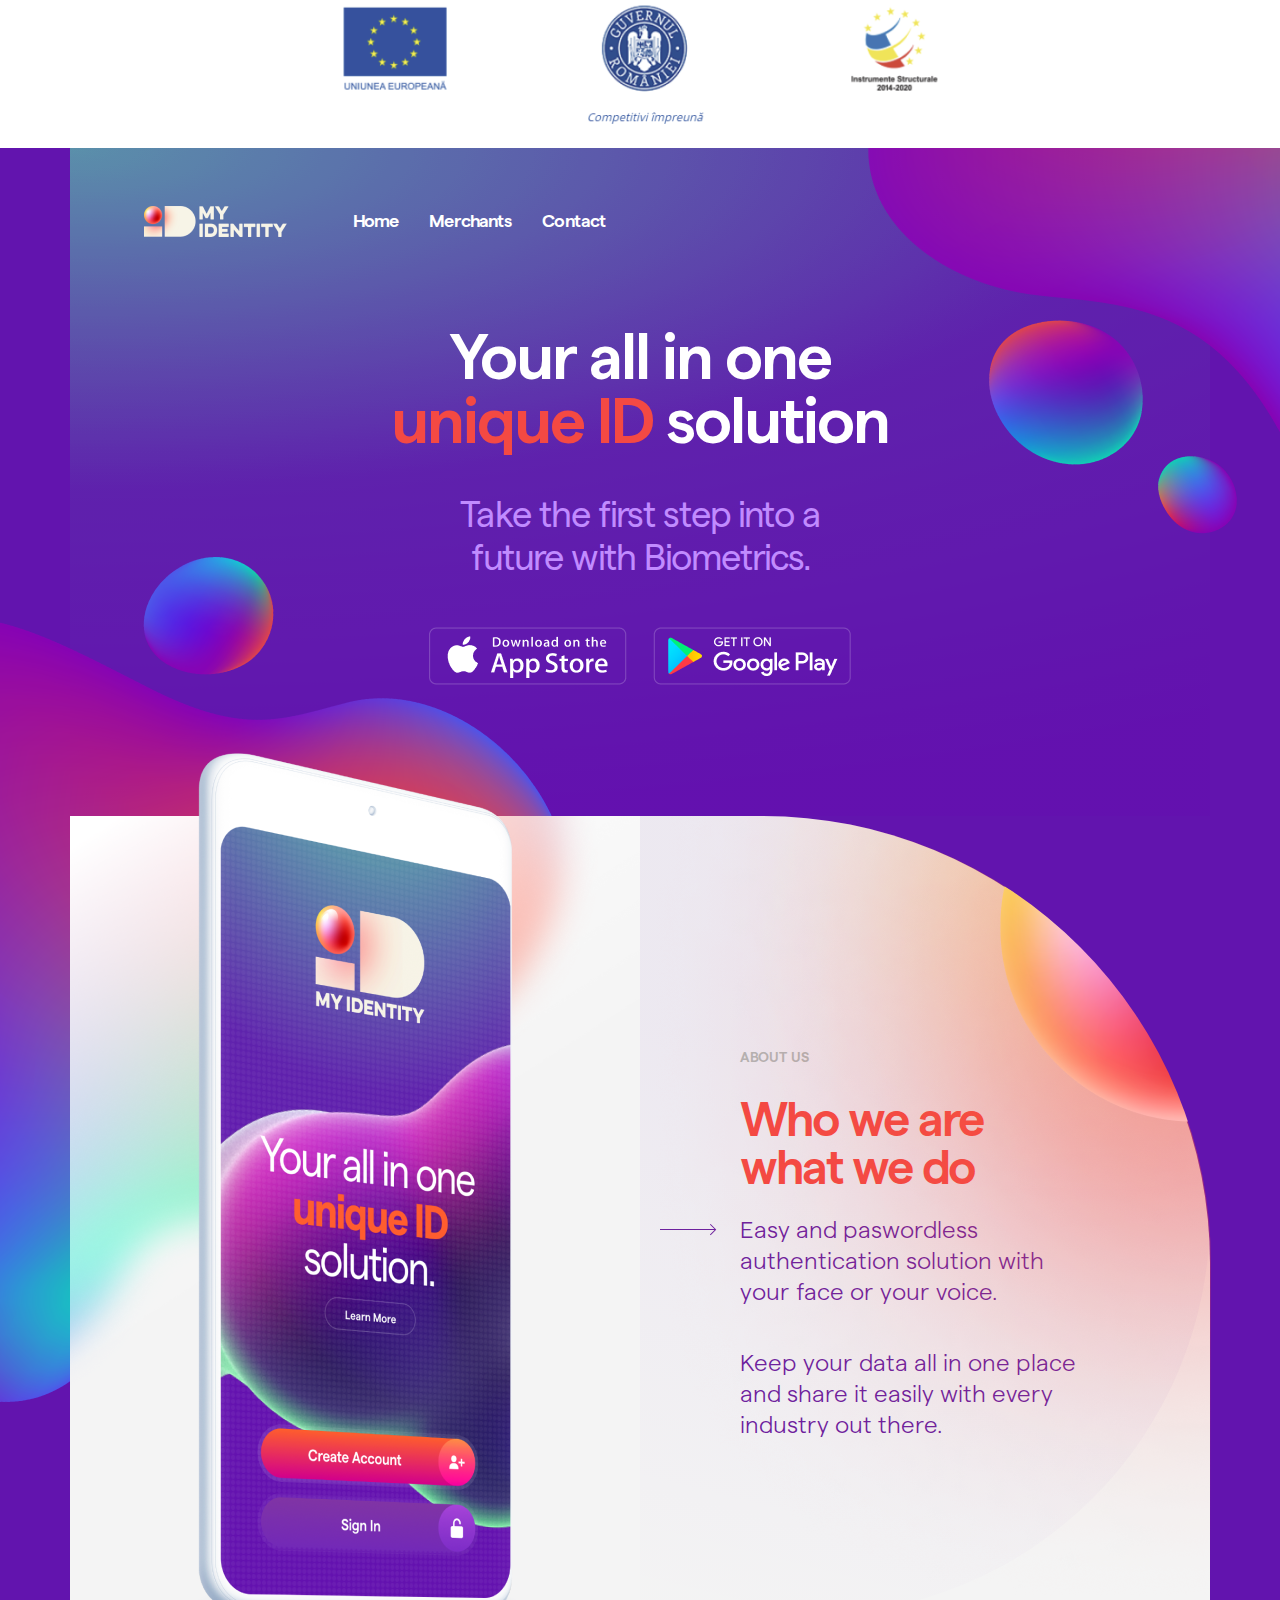
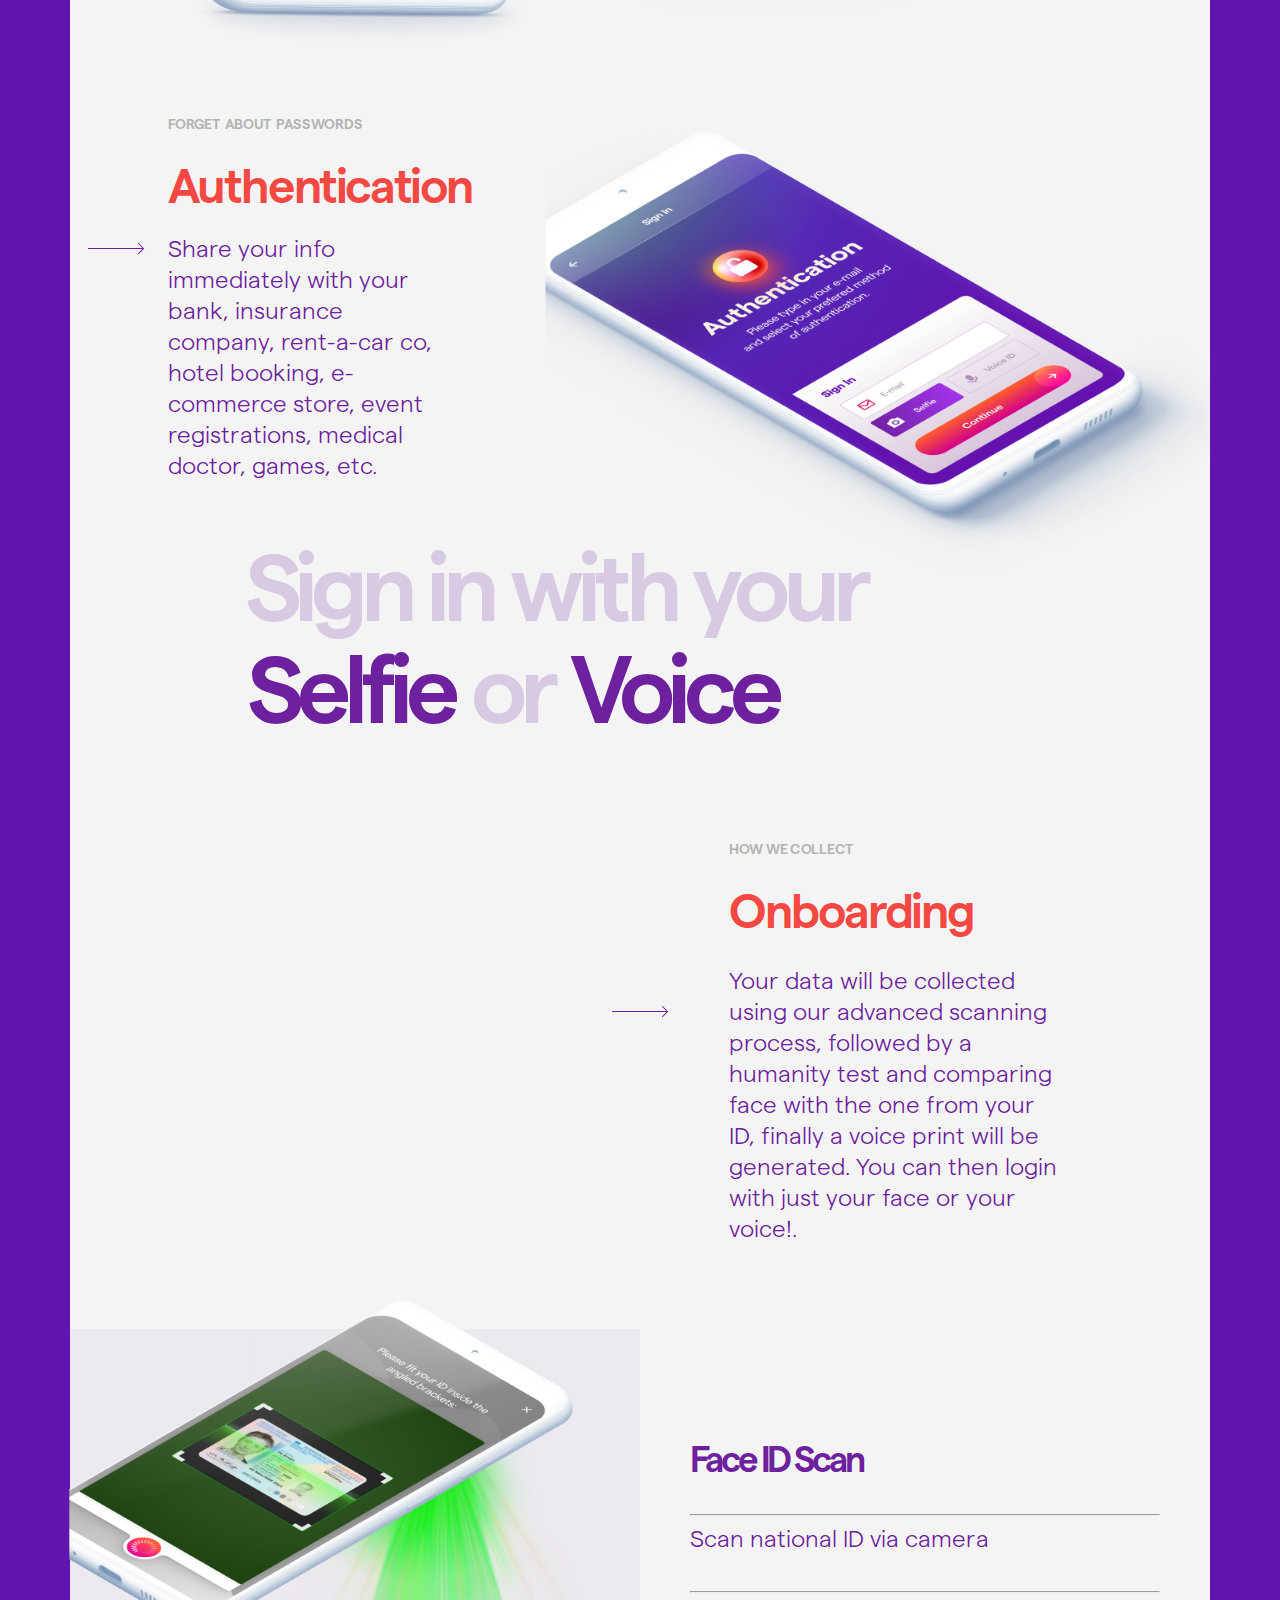
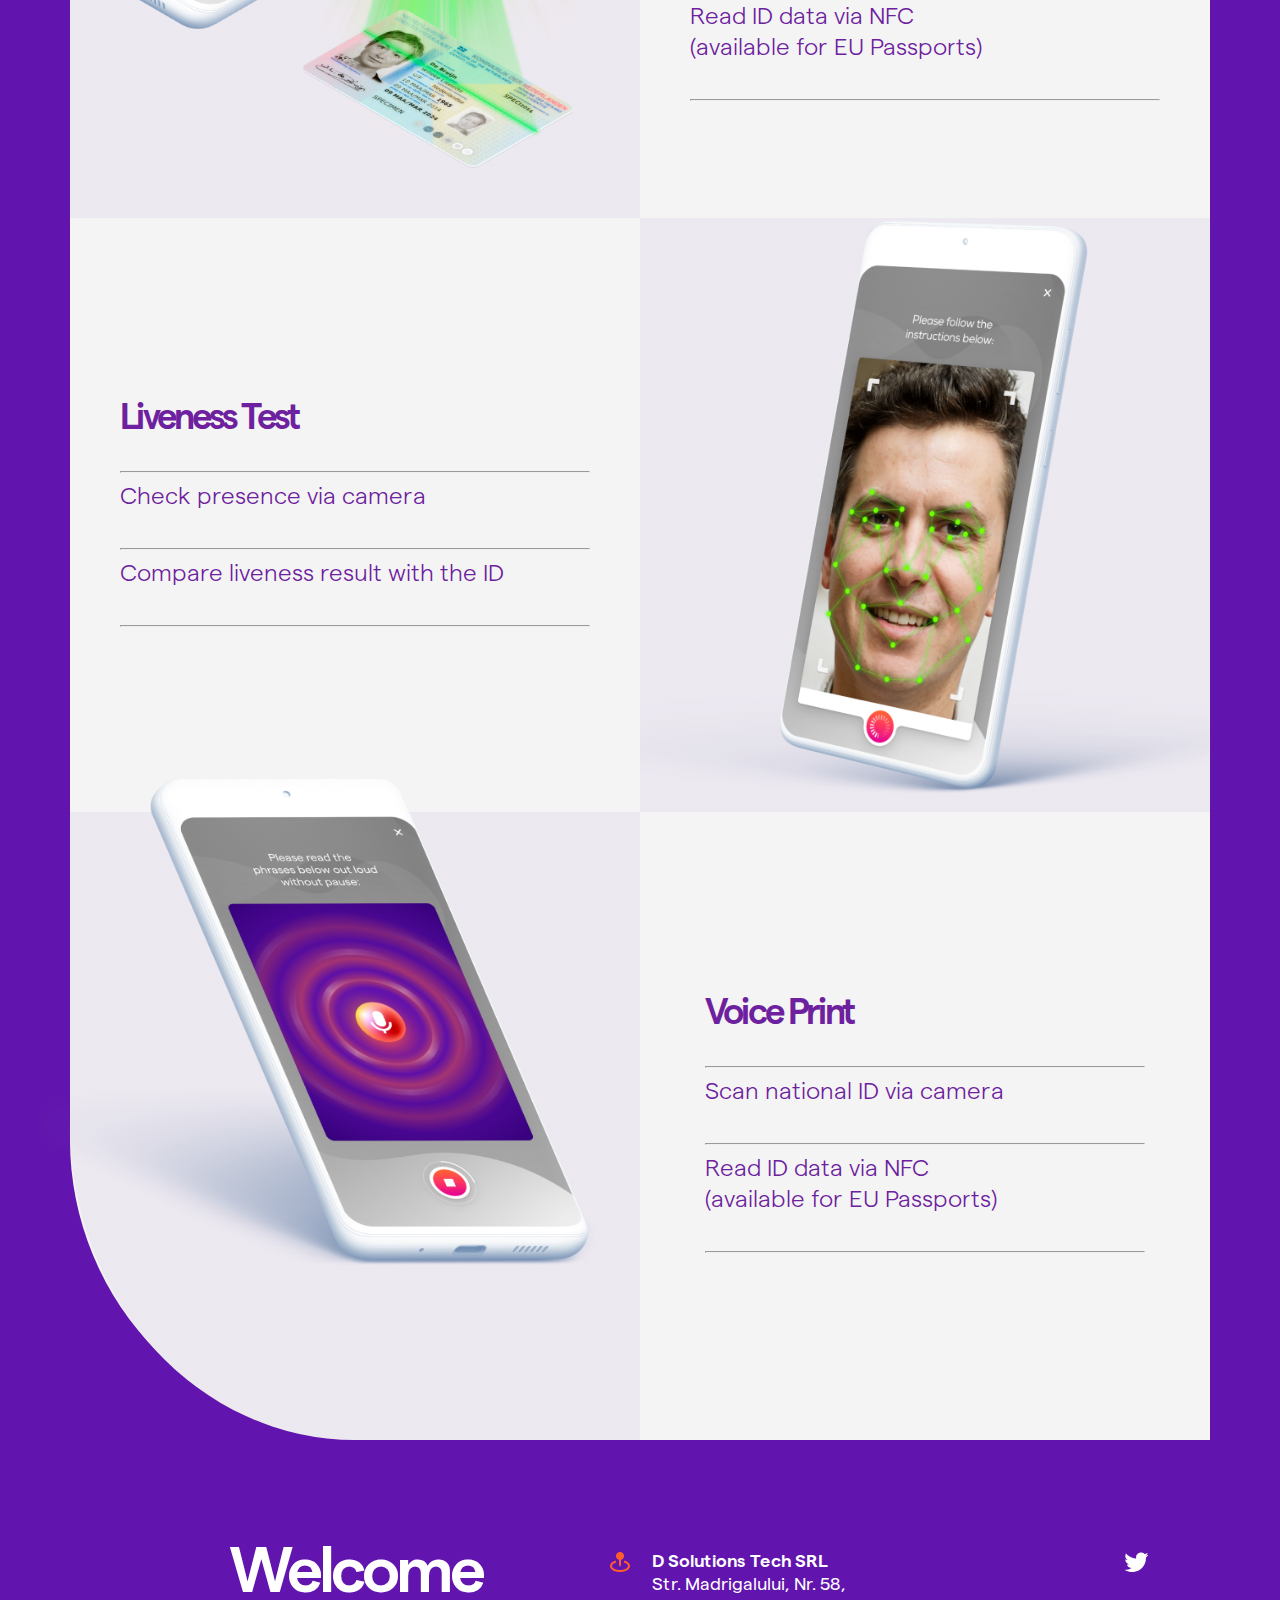
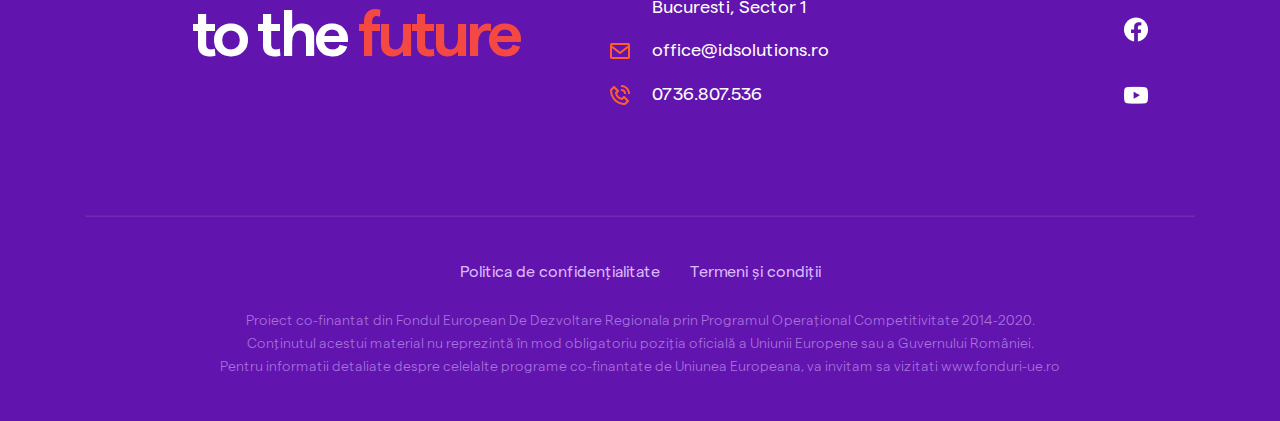
==== index.html @ abbc1ffb "Add files via upload" ====
<!DOCTYPE html>
<html lang="en">
<head>
	<meta http-equiv="Content-Type" content="text/html; charset=utf-8" />
	<meta name="description" content="" />
	<meta name="author" content="" />
	<meta name="viewport" content="user-scalable=no, initial-scale=1.0, maximum-scale=1.0, minimum-scale=1.0, width=device-width" />
	<title>Home</title>
	<link href="css/bootstrap-grid.min.css" rel="stylesheet" />
	<link href="fonts/fontsstyle.css" rel="stylesheet" />
	<link href="css/reset.css" rel="stylesheet" />
	<link href="css/style.css" rel="stylesheet" />
	<link href="css/xs.css" rel="stylesheet" />
	<link href="css/md.css" rel="stylesheet" />
	<link href="css/lg.css" rel="stylesheet" />
</head>
<body>
	<section class="gov">
		<div class="container"> 
			<div class="row">
				<div class="col-12 gov__icons text-center">
					<img class="img-fluid" src="images/gov_icons.png" alt="">
				</div>
			</div>
		</div>
	</section>
	<section class="header">
		<div class="container">
			<div class="blob_top"><img src="images/blob_top.png" alt=""></div>
			<div class="menu">		
				<nav class="navigation">
			  		<div class="nav-logo has--logo">
						<img class="d-none d-sm-block" src="images/logo_header.png" alt="">
						<img class="d-block d-sm-none" src="images/logo_mobile.png" alt="">
				  	</div>
					<ul class="nav-menu">
						<li><a href="index.html">Home</a></li>
						<li><a href="merchants.html">Merchants</a></li>
						<li><a href="contact.html">Contact</a></li>
					</ul>
					<div class="nav-toggle">
						<span class="icon-bar"></span>
				        <span class="icon-bar"></span>
				        <span class="icon-bar"></span>
					</div>
				</nav>
			</div>
			<div class="header__content text-center">
				<h1>Your all in one <br> <span class="orange">unique ID</span> solution</h1>
				<h2>Take the first step into a <br> future with Biometrics.</h2>
				<div class="header__download">
					<a href="" class="dowload__btn"><img src="images/btn_appstore.png" alt="Download on the App Store"></a>
					<a href="" class="dowload__btn"><img src="images/btn_googleplay.png" alt="Download form Google Play"></a>
				</div>
			</div>
			<div class="blob_bottom"><img src="images/blob_bottom_2.png" alt=""></div>
		</div>
	</section>
	<div class="nav-overlay"></div>
	<section class="aboutus">
		<div class="container">
			<div class="row d-flex flex-row flex-wrap">
				<div class="col-12 col-lg-6 aboutus__left order-last order-lg-first px-0">
					<div class="inside_blob"></div>
					<img class="homescreen img-fluid" src="images/myid_home.png" alt="MyID Home Screen">
				</div>
				<div class="col-12 col-lg-6 aboutus__right pb-2 pb-sm-0 order-first order-lg-last noPadding align-items-stretch">
					<div class="orb"></div>
					<div class="gradient d-flex align-items-center flex-wrap">
						<div class="aboutus__text">
							<h3>ABOUT US</h3>
							<h4>Who we are <br>what we do</h4>
							<p class="p--purple p--arrow"><img class="d-block d-sm-none" src="images/arrow_right_mobile.png" alt="">
							<img class="d-none d-sm-block" src="images/arrow_right.png" alt="">Easy and paswordless authentication solution with your face or your voice.</p>
							<p class="p--purple">Keep your data all in one place and share it easily with every industry out there.</p>
						</div>

					</div>
					<div class="clear">	</div>
				</div>
			</div>
		</div>
	</section>
	<section class="auth">
		<div class="container">
			<div class="row d-flex flex-row flex-wrap">
				<div class="col-12 col-lg-5 auth__left  d-flex flex-wrap align-content-top justify-content-center">
					<div class="auth__text">
						<h3>FORGET ABOUT PASSWORDS</h3>
						<h4>Authentication</h4>
						<p class="p--purple p--arrow"><img class="d-block d-xl-none" src="images/arrow_right_mobile.png" alt="">
							<img class="d-none d-xl-block" src="images/arrow_right.png" alt="">Share your info immediately with your bank, insurance company, rent-a-car co, hotel booking, e-commerce store, event registrations, medical doctor, games, etc.</p>
					</div>
				</div>
				<div class="col-12 d-block d-sm-none">
					<p class="auth__title">Sign in with your<br><span class="selfie--xs">Selfie</span><br> or <span class="voice--xs">Voice</span></p>
				</div>
				<div class="col-12 col-lg-7 auth_right px-0">
					<img class="auth__screen img-fluid d-none d-sm-block" src="images/auth_screen.png" alt="Authentication">
					<img class="auth__screen--mobile img-fluid d-block d-sm-none" src="images/auth_screen_mobile.png" alt="">
				</div>
			</div>
			<div class="row d-flex flex-row flex-wrap">
				<div class="col-12 d-none d-sm-block">
					<p class="auth__title">Sign in with your<br><span class="selfie">Selfie</span> or <span class="voice">Voice</span></p>
				</div>
			</div>
		</div>
	</section>
	<section class="howwecollect">
		<div class="container">
			<div class="row d-flex flex-row flex-wrap pt-5">
				<div class="col-12 col-lg-12 d-flex flex-wrap align-content-top align-items-center  align-content-sm-end justify-content-sm-end pt-5">
					<div class="arrow-right">
						<img class="d-block d-sm-none" src="images/arrow_right_mobile.png" alt="">
						<img class="d-none d-sm-block" src="images/arrow_right.png" alt="">
					</div>
					<div class="howwecollect__text">
						<h3>HOW WE COLLECT</h3>
						<h4>Onboarding</h4>
						<p class="p--purple">Your data will be collected using our advanced scanning process, followed by a humanity test and comparing face with the one from your ID, finally a voice print will be generated. You can then login with just your face or your voice!.</p>
					</div>
				</div>
			</div>
			<div class="row d-flex flex-wrap align-content-top align-items-center pt-5">
				<div class="col-12 col-lg-6 faceidscan__image image--background order-last order-lg-first px-0">
					<img class=" img-fluid" src="images/myid_scanning.png" alt="">
				</div>
				<div class="col-12 col-lg-6  step--odd order-first order-lg-last py-0 py-md-5 py-lg-0">
					<h3 class="h3--purple">Face ID Scan</h3>
					<hr>
					<p class="p--purple">Scan national ID via camera</p>
					<hr>
					<p class="p--purple">Read ID data via NFC <br>(available for EU Passports)</p>
					<hr>
				</div>
			</div>
			<div class="row d-flex flex-wrap align-content-top align-items-center">
				<div class="col-12 col-lg-6 step--even py-0 py-md-5 py-lg-0">
					<h3 class="h3--purple">Liveness Test</h3>
					<hr>
					<p class="p--purple">Check presence via camera</p>
					<hr>
					<p class="p--purple">Compare liveness result with the ID</p>
					<hr>
				</div>
				<div class="col-12 col-lg-6 liveness__image image--background px-0">
					<img class="img-fluid" src="images/myid_liveness.png" alt="">
				</div>
			</div>
		</div>
	</section>
	<section class="home__lastrow">
		<div class="container">
			<div class="row d-flex flex-wrap align-content-top align-items-center roundcorner--bottom">
				<div class="col-12 col-lg-6 voiceprint__image image--background order-last order-lg-first px-0">
					<img class="img-fluid" src="images/voice_isometric_left.png" alt="">
				</div>
				<div class="col-12 col-lg-6 order-first order-lg-last py-0 py-md-5 py-lg-0">
					<div class="step--odd">
					<h3 class="h3--purple">Voice Print</h3>
					<hr>
					<p class="p--purple">Scan national ID via camera</p>
					<hr>
					<p class="p--purple">Read ID data via NFC <br>(available for EU Passports)</p>
					<hr>
					</div>

				</div>
			</div>
		</div>
	</section>
	<footer>
		<div class="container">
			<div class="row d-flex justify-content-center align-items-start">
				<div class="col-12 col-md-5">
					<h3>Welcome <br> to the <span class="orange">future</span></h3>
				</div>
				<div class="col-12 col-md-3">
					<dl>
						<dd class="d-inline-flex align-top justify-content-start">
							<img height="24" src="images/icon_map_pin.png" alt="">
							<p><b>D Solutions Tech SRL</b> <br>Str. Madrigalului, Nr. 58, <br> Bucuresti, Sector 1</p></dd>
						<dd class="d-flex align-content-top">
							<img height="24" src="images/icon_mail.png" alt="">
							<p>office@idsolutions.ro</p>
						</dd>
						<dd class="d-flex align-content-top">
							<img height="24" src="images/icon_phone.png" alt="">
							<p>0736.807.536</p>
						</dd>
					</dl>
				</div>
				<div class="col-12 col-md-3 social-icons d-flex justify-content-around flex-sm-column align-items-sm-end">
					<a href="#"><img src="images/icon_twitter.png" alt=""></a>
					<a href="#"><img src="images/icon_facebook.png" alt=""></a>
					<a href="#"><img src="images/icon_youtube.png" alt=""></a>
				</div>
			</div>
			<div class="row">
				<div class="col-12"><hr></div>
			</div>
			<div class="row policy">
				<div class="col-12 col-lg-12 d-flex justify-content-center">
					<a href="#">Politica de confidențialitate</a>
					<a href="">Termeni și condiții</a>
				</div>
				<div class="col-12 col-lg-12 text-center">
					<p>Proiect co-finantat din Fondul European De Dezvoltare Regionala prin Programul Operațional Competitivitate 2014-2020.</p>
					<p>Conţinutul acestui material nu reprezintă în mod obligatoriu poziţia oficială a Uniunii Europene sau a Guvernului României.</p>
					<p>Pentru informatii detaliate despre celelalte programe co-finantate de Uniunea Europeana, va invitam sa vizitati www.fonduri-ue.ro</p>
				</div>
			</div>
		</div>
	</footer>
	
	<script>
		var selfie = document.querySelector(".selfie");
		selfie.addEventListener("mouseover", function( event ) {
			document.querySelector(".auth__screen").src = 'images/auth_selfie.jpg';
  		} , false);
		selfie.addEventListener("mouseout", function( event ) {
			document.querySelector(".auth__screen").src = 'images/auth_screen.png';
  		} , false);
		var voice = document.querySelector(".voice");
		voice.addEventListener("mouseover", function( event ) {
			document.querySelector(".auth__screen").src = 'images/auth_voice.jpg';
  		} , false);
		voice.addEventListener("mouseout", function( event ) {
			document.querySelector(".auth__screen").src = 'images/auth_screen.png';
  		} , false);

		document.querySelector(".nav-toggle").addEventListener("click", function(event) {
			var elementtoggle = document.querySelector(".nav-toggle");
  			elementtoggle.classList.toggle("active");
			var elementmenu = document.querySelector(".nav-menu");
  			elementmenu.classList.toggle("active");
			event.preventDefault();
		}, false);
	</script>
</body>
</html>
---- fonts/fontsstyle.css ----
@font-face {
    font-family: 'Matter';
    src: url('Matter-SemiBold.eot');
    src: local('Matter SemiBold'), local('Matter-SemiBold'),
        url('Matter-SemiBold.eot?#iefix') format('embedded-opentype'),
        url('Matter-SemiBold.woff2') format('woff2'),
        url('Matter-SemiBold.woff') format('woff'),
        url('Matter-SemiBold.ttf') format('truetype');
    font-weight: 600;
    font-style: normal;
}

@font-face {
    font-family: 'Matter';
    src: url('Matter-Medium.eot');
    src: local('Matter Medium'), local('Matter-Medium'),
        url('Matter-Medium.eot?#iefix') format('embedded-opentype'),
        url('Matter-Medium.woff2') format('woff2'),
        url('Matter-Medium.woff') format('woff'),
        url('Matter-Medium.ttf') format('truetype');
    font-weight: 500;
    font-style: normal;
}

@font-face {
    font-family: 'Matter';
    src: url('Matter-Light.eot');
    src: local('Matter Light'), local('Matter-Light'),
        url('Matter-Light.eot?#iefix') format('embedded-opentype'),
        url('Matter-Light.woff2') format('woff2'),
        url('Matter-Light.woff') format('woff'),
        url('Matter-Light.ttf') format('truetype');
    font-weight: 300;
    font-style: normal;
}

@font-face {
    font-family: 'Matter';
    src: url('Matter-Regular.eot');
    src: local('Matter Regular'), local('Matter-Regular'),
        url('Matter-Regular.eot?#iefix') format('embedded-opentype'),
        url('Matter-Regular.woff2') format('woff2'),
        url('Matter-Regular.woff') format('woff'),
        url('Matter-Regular.ttf') format('truetype');
    font-weight: normal;
    font-style: normal;
}
---- css/style.css ----
.gov { background-color: #fff; height: 148px; }
.menu {padding:58px 0 71px 59px}
.nav__item.has--logo { margin-right: 66px }
.nav__item a { font-weight: 600; font-style: normal; font-size: 18px; line-height: 19.8px; color:#fff; }
/* NAV */
nav.navigation { position: relative; height: 50px; z-index: 4; clear:both; }
.nav-logo { float: left; height:31px; line-height: 31px; padding:0 41px 0  0; }
ul.nav-menu,
ul.nav-menu li,
ul.nav-menu li a { float: left; }
ul.nav-menu { padding-left: 10px; }
ul.nav-menu li a {font-size: 18px; line-height:31px; letter-spacing: -0.05em; font-weight:600; padding: 0 15px; color: #ffffff; text-decoration: none; 
	-webkit-transition-duration: 0.3s; -o-transition-duration: 0.3s; transition-duration: 0.3s; }
ul.nav-menu li a:hover { color: #F44943; }
.nav-toggle { display: none; position: absolute; top: 0; right: 0; width: 50px; height: 50px; cursor: pointer; }
span.icon-bar { position: absolute; right: 12px; display: block; width: 26px; height: 2px; background-color: #ffffff; -webkit-transition-duration: 0.3s; -o-transition-duration: 0.3s; transition-duration: 0.3s; }
.icon-bar:nth-child(1) { top: 17px; }
.icon-bar:nth-child(2) { top: 24px; }
.icon-bar:nth-child(3) { top: 31px; }
/* ICON BARS ANIMATION */
.nav-toggle.active .icon-bar:nth-child(1) { top: 24px; -webkit-transform: rotate(45deg); -moz-transform: rotate(45deg); transform: rotate(45deg); }
.nav-toggle.active .icon-bar:nth-child(2) { width: 0; }
.nav-toggle.active .icon-bar:nth-child(3) { top: 24px; -webkit-transform: rotate(-45deg); -moz-transform: rotate(-45deg); transform: rotate(-45deg); }
.header__content {position:relative; z-index: 1;}
.header .container {background: radial-gradient(189.44% 101.64% at 0% 0%, rgba(96, 218, 150, 0.7) 0%, rgba(111, 38, 159, 0.7) 100%), linear-gradient(0deg, #6D219E, #6D219E), #FFFFFF;
					background-blend-mode: hard-light, normal, normal; padding-bottom:125px; position:relative;}
.header .blob_top {position: absolute; top:0; right:-400px; opacity:0.8;}
.header .blob_bottom { position: absolute;bottom:-750px; left:-345px; opacity:0.8; }
.header h1 { font-weight: 600; font-size: 64px; line-height: 64px; color:#fff; letter-spacing:-2px }
.header h2 { margin-top: 40px; font-weight: 400; font-size: 36px; line-height: 43px; letter-spacing: -1px; color: #C18BFF; }
.header__download {margin-top:46px; }
.header__download .dowload__btn { margin:0 11px; }
.p--arrow { margin:0 0 50px 0;}
.p--arrow img { margin:0 0 -20px -80px; }
.aboutus__left { background: url(../images/bg_left_whoweare.png) -50px 0 no-repeat #F4F4F4; position: relative; min-height: 900px }
.homescreen { position: absolute; top:-110px; z-index:10; }
.aboutus__right {background: #F4F4F4;border-radius: 0px 447px 0px 0px;}
.aboutus__right .orb {position: absolute; width: 665px; height:799px; right:-1px; top:0; background: url(../images/ball_desktop.png) no-repeat; border-radius: 0px 447px 0px 0px; 
	filter: drop-shadow(-106.56px -71.04px 213.12px rgba(255, 184, 0, 0.2)), drop-shadow(0px 124.32px 390.72px #F64E43);}
.aboutus__right .gradient {background: linear-gradient(193.96deg, rgba(98, 20, 174, 0.05) 36.95%, rgba(98, 20, 174, 0) 103.78%); border-radius: 0px 447px 447px 0px;height: 799px;}
.aboutus__right .arrow-right, .howwecollect .arrow-right { margin:0 60px 100px 40px;}
.aboutus__text { width:336px; margin:100px 0 0 100px}       
.aboutus__text p { margin-bottom: 40px; }
.auth__left .arrow-right { margin:0 20px 100px 10px;}
.auth .container, .howwecollect .container, .with--background { background:#F4F4F4; }
.auth__text, .howwecollect__text { width:336px;}
.auth__title {color: #D9CAE3; font-size: 96px; font-style: normal; line-height:100px; font-weight:600; letter-spacing:-7px; margin:-30px 0 0 160px;}
.auth__title span {color: #6D219E; display: inline-block; padding:2px}
.auth__title span:hover {color: #fff;background: linear-gradient(87.88deg, #FF5E2D 3.57%, #D2008B 96.43%), #000000; padding:2px}
.auth_right {overflow: hidden;}
.howwecollect__text {margin-right: 130px}
.image--background {background: linear-gradient(0deg, rgba(98, 20, 174, 0.05), rgba(98, 20, 174, 0.05))  #F4F4F4;}
.faceidscan__image img {margin:-35px 0 0 -1px;}
.step--odd { padding-right: 170px; padding-left: 94px; }
.step--even { padding-right: 94px; padding-left: 170px; }
.howwecollect__steps hr { border-top:1px solid #D9CAE3; margin:20px 0; }
.voiceprint__image { border-radius: 0 0 0 50%; position:relative; height: 628px;}
.voiceprint__image img { position: absolute; top:-40px;left: -100px; }

.topreasons .container { position:relative; z-index: 1;}
.roundcorner--top {border-radius: 0 300px 0 0; background:#F4F4F4;}
.roundcorner--bottom {border-radius: 0 0 0 300px; background:#F4F4F4;}
.topreasons  h3 {margin-top: 117px;}
.topreasons  p { color:#6D219E;}
.topreasons hr {border-top:1px solid #A772DC;opacity: 0.9;}
.howregister .container { background:#F4F4F4;}
.howregister__text { width: 336px; margin: 0 100px 0 40px;}
.button__cta {background: linear-gradient(180deg, #FF5E2C 0%, #D2008B 100%), #6D219E;border-radius:57px; padding:0 0 0 20px; color:#fff; font-weight: 500; font-size:18px; display: inline-block;}
.button__cta.cta--normal span {display: inline-block;background: linear-gradient(180deg, #575757 0%, #222222 100%), #FF5E2C; mix-blend-mode: color-dodge; border-radius: 0px 57px 57px 0px;
 					padding:13px 20px 13px 10px; margin-left:10px}
.button__cta.cta--login { padding:0 20px 0 0; }
.button__cta.cta--login span {display: inline-block; border-radius: 0px 57px 57px 0px; padding:13px 0 13px 20px; margin-right:10px}
.howregister .button__cta { margin-top: 30px; }
.howregister .row--cta .button__cta { margin:30px 125px 0 0; }
pre { background: #333333; color:#89BDFF; padding:0; tab-size:2; word-break: normal; position: relative; line-height:16px; font-size: 12px; border-radius:5px; min-width: 100px; max-width:100%;
			overflow: hidden; clear:both;}
pre code {background: 0 0; white-space: pre; display: block; max-width: 100%; min-width: 100px; font-size: 12px; padding:0;}
code span {color:#89BDFF}
code span.yellow {color:#BDB76B }
code span.green {color:#71A830 }
.howregister__last { margin-bottom:150px;}
.demo .container { position:relative; z-index: 1;}
.demo  h3 {margin-top: 100px;}
.merchant_secret { background: #FFFFFF; border: 1px solid #D9CAE3; box-sizing: border-box; border-radius: 8px; padding:20px; margin-top:40px; }
.merchant_secret input {background: linear-gradient(0deg, #FFFFFF, #FFFFFF), #FBFBFB; border: 1px solid #D5B9D9;color: #999999; box-sizing: border-box; border-radius: 4px; width:100%; padding: 10px 15px}
.important {border: 1px solid #FF0000; box-sizing: border-box; border-radius: 10px; padding:10px 10px 10px 50px; margin-bottom:15px; background:url(../images/warning.png) 10px 15px no-repeat; }
.important p { font-size: 18px; font-style: normal; font-weight: 300; line-height: 23px; letter-spacing: 0em; text-align: left; margin:0 }
.important__heading {color: #FF0000; font-weight: 500;}
.note {border: 1px solid #0085FF; box-sizing: border-box; border-radius: 10px; padding:10px 10px 10px 50px; margin-bottom:15px; background:url(../images/info.png) 10px 15px no-repeat; }
.note p { font-size: 18px; font-style: normal; font-weight: 300; line-height: 23px; letter-spacing: 0em; text-align: left; margin:0 }
.note__heading {color: #0085FF; font-weight: 500;}
.row--last { margin-bottom: 100px; }
footer { padding:100px 0 40px 0; }
footer h3, footer dl p {color:#fff;}
footer h3 {font-weight: 600px; font-size:96px; line-height: 96px; letter-spacing:-7px}
footer dl { margin-top: 30px; }
footer dl p {font-weight: 400;font-style:normal; font-size: 18px; line-height: 23px; padding-left:20px; margin:0;}
.social-icons { margin-top: 30px;}
footer dl dd { margin-bottom: 20px }
.social-icons a { margin-bottom: 35px }
.social-icons a:last-child,footer dl dd:last-child {margin-bottom:0;}
footer hr {border-top:1px solid #A772DC; margin:100px 0 45px 0;opacity: 0.1;}
.policy a { font-size: 16px; line-height: 20px; color: #DCB9FF; margin-bottom: 30px; padding:0 15px; }
.policy p {color:#A772DC; font-size:14px; line-height: 18px; letter-spacing:0; text-align: center; margin-bottom:5px;}
---- css/xs.css ----
@media screen and (max-width: 575px){
	body{font-family: 'Matter', sans-serif;font-size: 18px; font-weight:400; font-style:normal; color:#6D219E; background-color:#6214AE;}
	h3 { margin-bottom: 30px; color: #B3B3B3; font-size: 10px; font-weight: 700; font-style: normal; line-height: 13px; letter-spacing:2px}
	h3.h3--purple {color:#6D219E; font-weight:600; font-size: 24px; line-height:31px; letter-spacing:-2px;}
	h4 { margin-bottom: 30px; color: #F44943; font-size: 32px;  font-weight: 600; font-style: normal; line-height: 32px; letter-spacing:-3px;}
	p { font-size: 18px; font-weight: 400; font-style: normal; line-height: 23px;} 
	.img-fluid {max-width:425px;height: auto;}
	.gov { background-color: #fff; height:69px; }
	.gov__icons img { height:68px; }
	.header .blob_top, .header .blob_bottom {display: none;}
	.header .menu,.header .nav-menu { z-index: 4; }
	.header .header__content { z-index: 2; }
	.menu {padding: 10px 0 20px}
	.aboutus__right {min-height:100px; display: table;}
	.aboutus__text { width:218px; margin:0 0 50px 70px; min-height:348.53px;}
	.aboutus__text h3 { margin-top:75px; }
	.aboutus__text p {margin-bottom:20px;}
	.p--arrow img { margin: -3px 0 -20px -40px; }
	.aboutus__right {background: #F4F4F4; border-radius: 0px 195px 0 0px;}
	.aboutus__right .orb {position: absolute; width:240px; height:230px; right:0; top:0; background: url(../images/ball_mobile.png) no-repeat; border-radius: 0px 195px 0px 0px; 
		filter: drop-shadow(-26.64px -17.76px 53.28px rgba(255, 184, 0, 0.2)), drop-shadow(0px 31.08px 97.68px #F64E43);}
	.aboutus__right .gradient {background: linear-gradient(193.96deg, rgba(98, 20, 174, 0.05) 36.95%, rgba(98, 20, 174, 0) 103.78%); border-radius: 0px 195px 195px 0px; height:100%;}
	.aboutus__right .arrow-right, .auth__left .arrow-right, .howwecollect .arrow-right { margin:0 27px 0 25px;}
	.aboutus__left { background:#F4F4F4; min-height:600px }
	.homescreen { position:static; }
	.auth__text, .howwecollect__text { width:218px;}
	.auth__title {font-size: 64px; line-height: 64px; margin:0; padding:55px 20px 45px 68px;}
	.howwecollect__text {margin:0;}
	.auth__screen--mobile {width: 425px;}
	/*.step--odd { padding-right: 170px; padding-left: 94px; }*/
	.step--even { padding-right: 194px; padding-left:70px; }
	.faceidscan__image { margin:30px 0 50px }
	.faceidscan__image img {margin:-15px 0 0 -5px;}
	.home__lastrow .howwecollect__steps { height:auto; padding-top:60px; }
	.voiceprint__image { height: auto; overflow: hidden; }
	.voiceprint__image img { position: static; }
	.roundcorner--top {border-radius: 0 195px 0 0; background:#F4F4F4;}
	.roundcorner--bottom {border-radius: 0 0 0 195px; background:#F4F4F4;}
	.howregister__text { width:218px; margin: 0 0 0 20px;}
	.howregister .row--cta .button__cta { margin:30px 0 0 0; }
	.button__cta {border-radius:57px; padding:0 0 0 10px; color:#fff; font-weight: 500; font-size:16px; display: inline-block;}
	footer h3 {font-weight: 600px; font-size:64px; line-height: 64px; letter-spacing:-4px; text-align: center;}
	footer hr {  margin: 20px 0 15px 0; }
	footer dl { padding-left:51px }
}
---- css/md.css ----
@media (min-width:768px) {
	.aboutus__left { background: #F4F4F4; }
	.voiceprint__image img { position: absolute; top: -40px; left: -30px; }
	.step--odd,
	.step--even { padding-right: 50px; padding-left: 50px; }
	.auth__text { width: 280px; }
	.auth .p--arrow img { margin: 0 0 -20px -40px; }
	footer h3 { font-weight: 600px; font-size: 64px; line-height: 64px; letter-spacing: -4px; text-align: center; }
	footer dl,
	.social-icons { margin-top: 10px; }
}
@media screen and (max-width:767px) {
	ul.nav-menu {display: none; width: 100%; height: 0; padding: 0; overflow: hidden; }
	ul.nav-menu.active { display:block; min-height:150px; }
	ul.nav-menu li { width: 100%; }
	ul.nav-menu li a { width: 100%; padding: 0; text-align: center; }
	ul.nav-menu li a:hover { background-color: #1c1c1c; }
	.nav-toggle { display: block; }
}
@media screen and (min-width:768px){
	.nav-overlay.active { visibility: hidden; opacity: 0; }
}
---- css/lg.css ----
@media (min-width:992px) {
	.header .blob_top { position: absolute; top: 0; right: -480px; opacity: 0.8; }
	.header .blob_bottom { position: absolute; bottom: -737px; left: -410px; opacity: 0.8; }
	.aboutus__left { background: url(../images/bg_left_whoweare.png) -105px 0 no-repeat #F4F4F4;}
	.auth .p--arrow img { margin: 0 0 -20px -80px; }
}
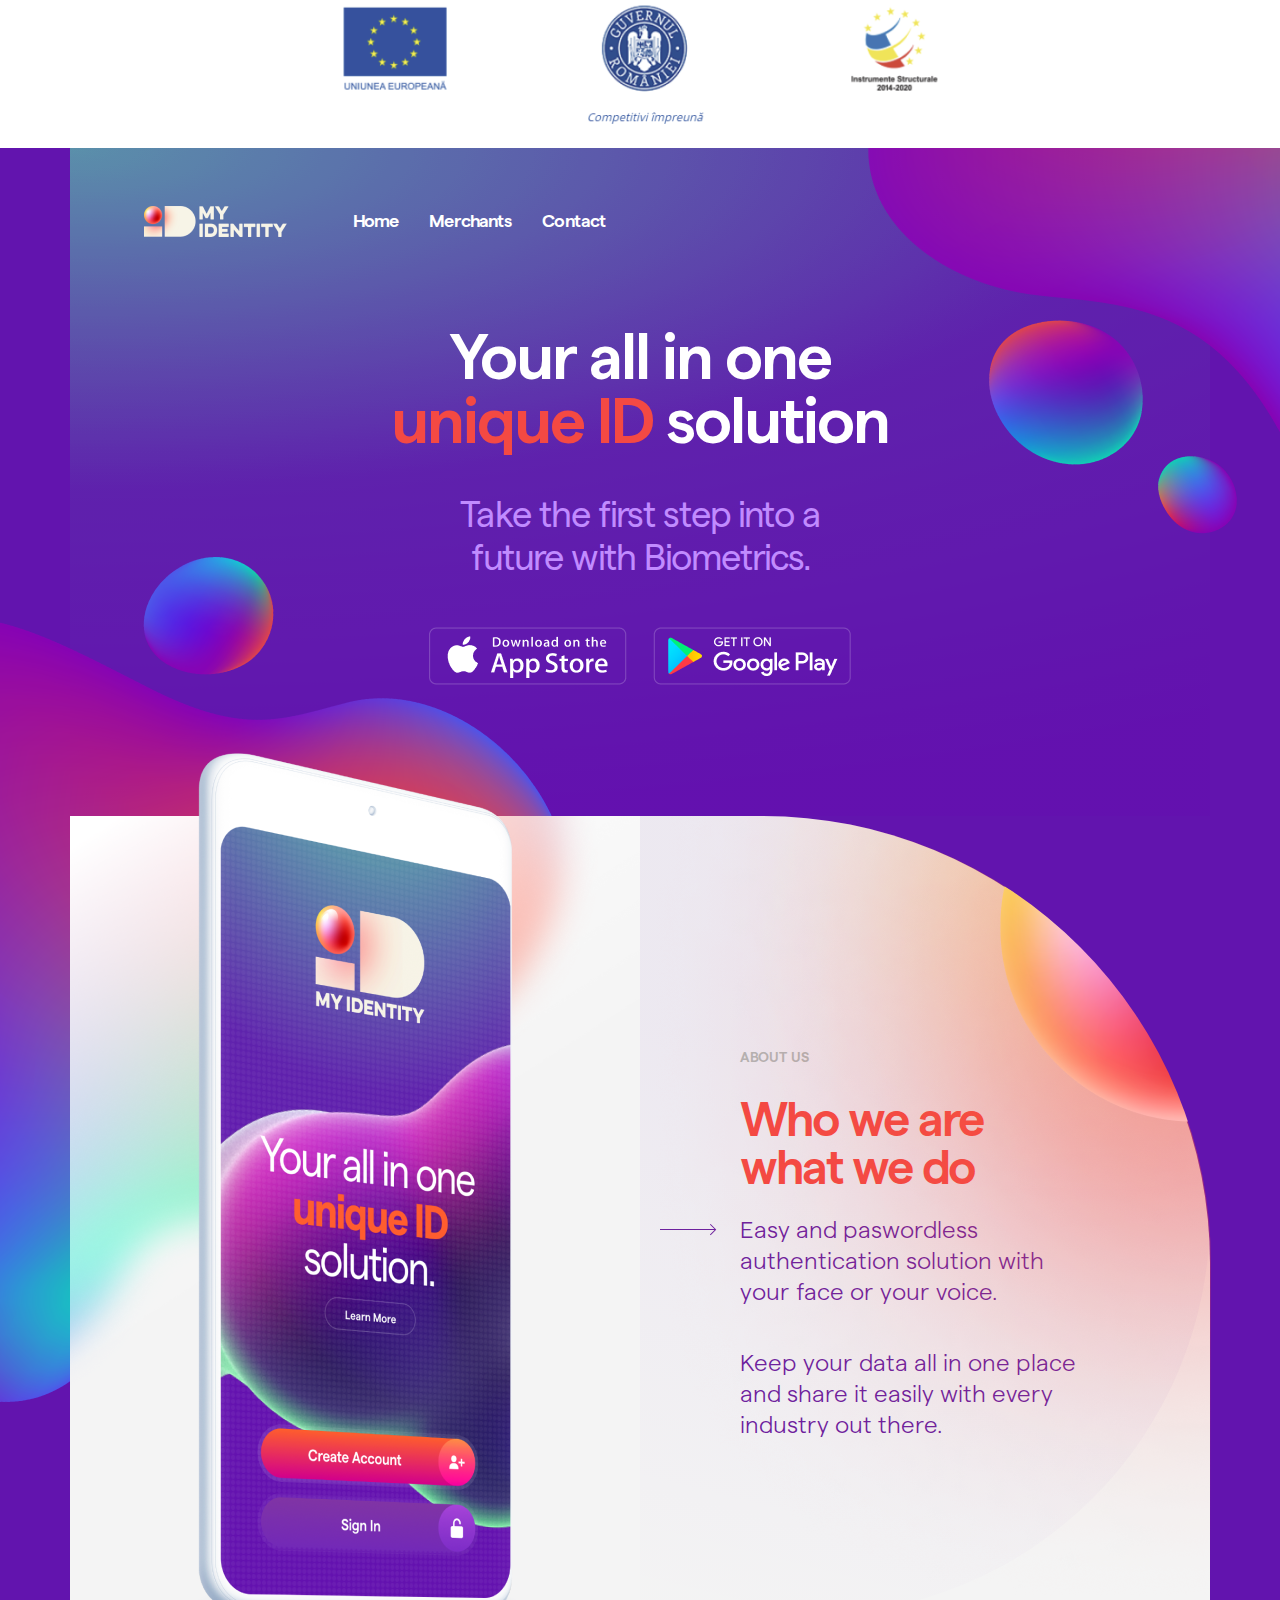
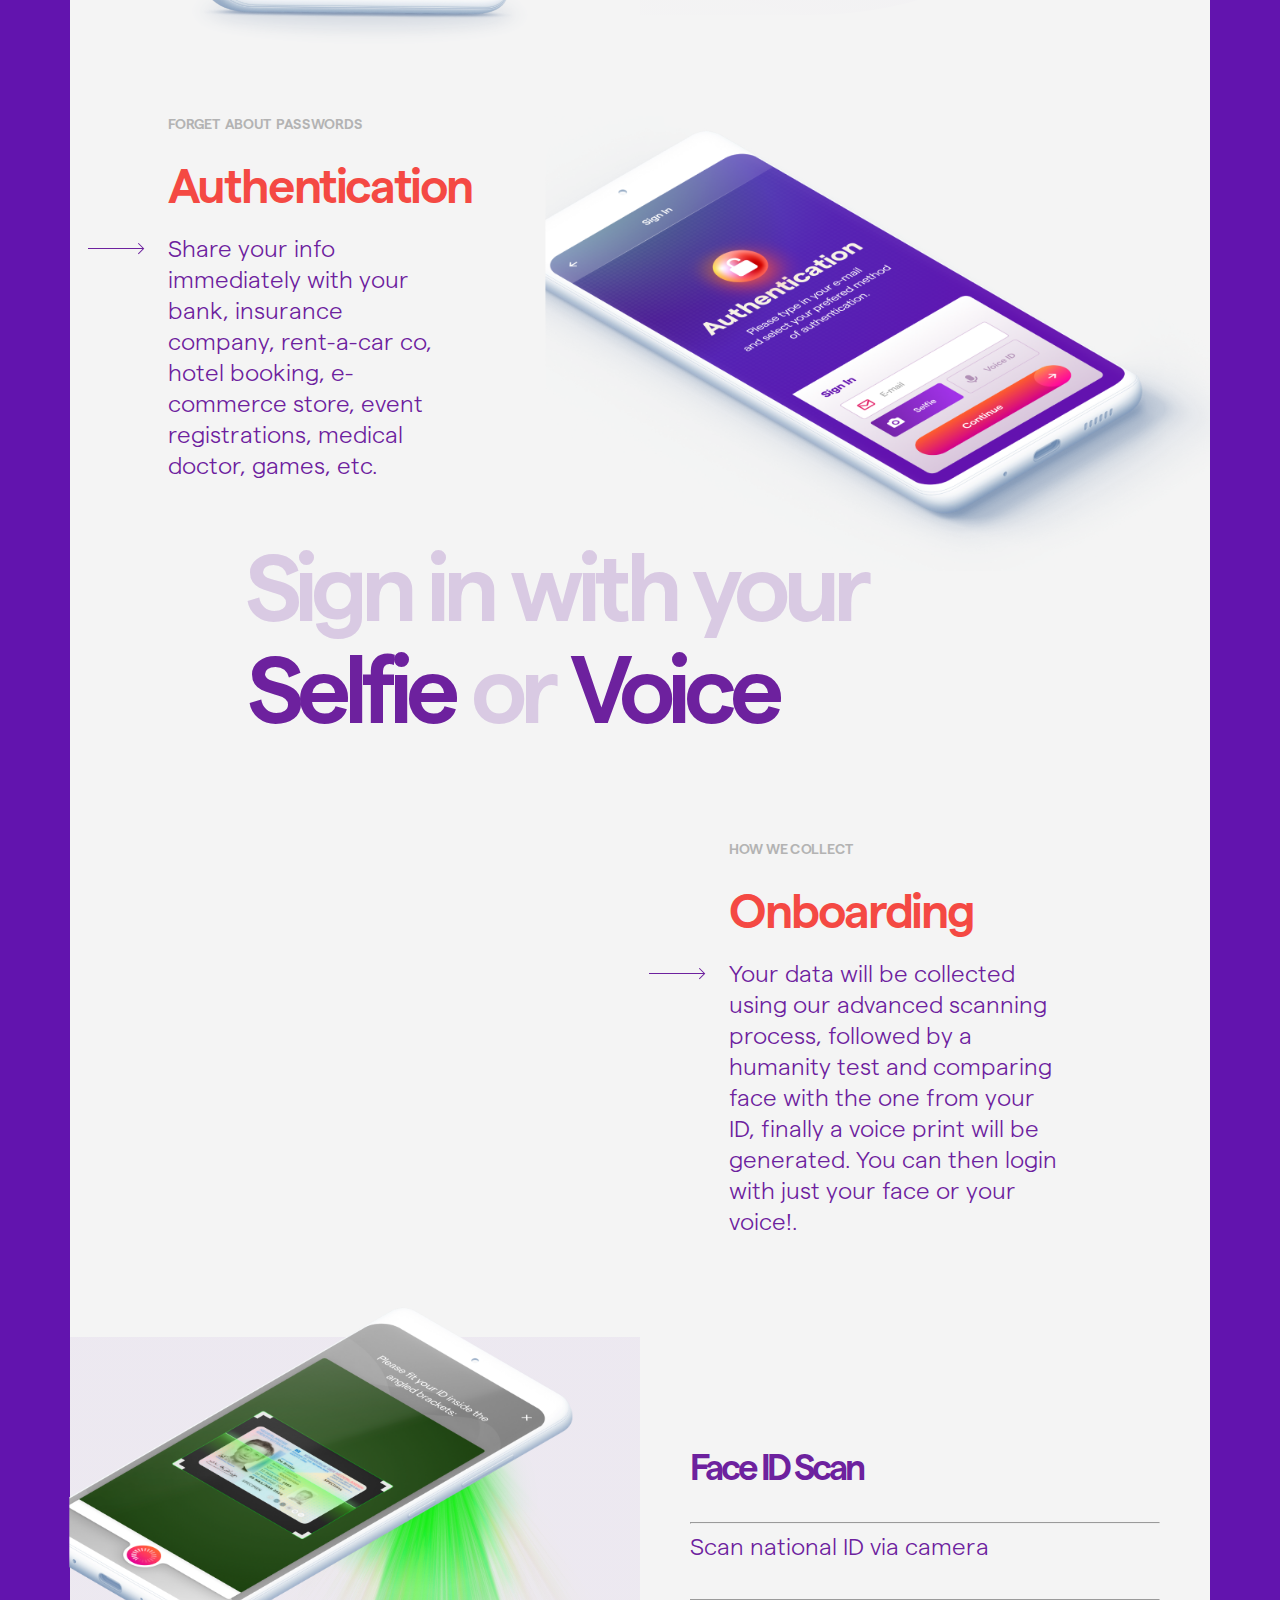
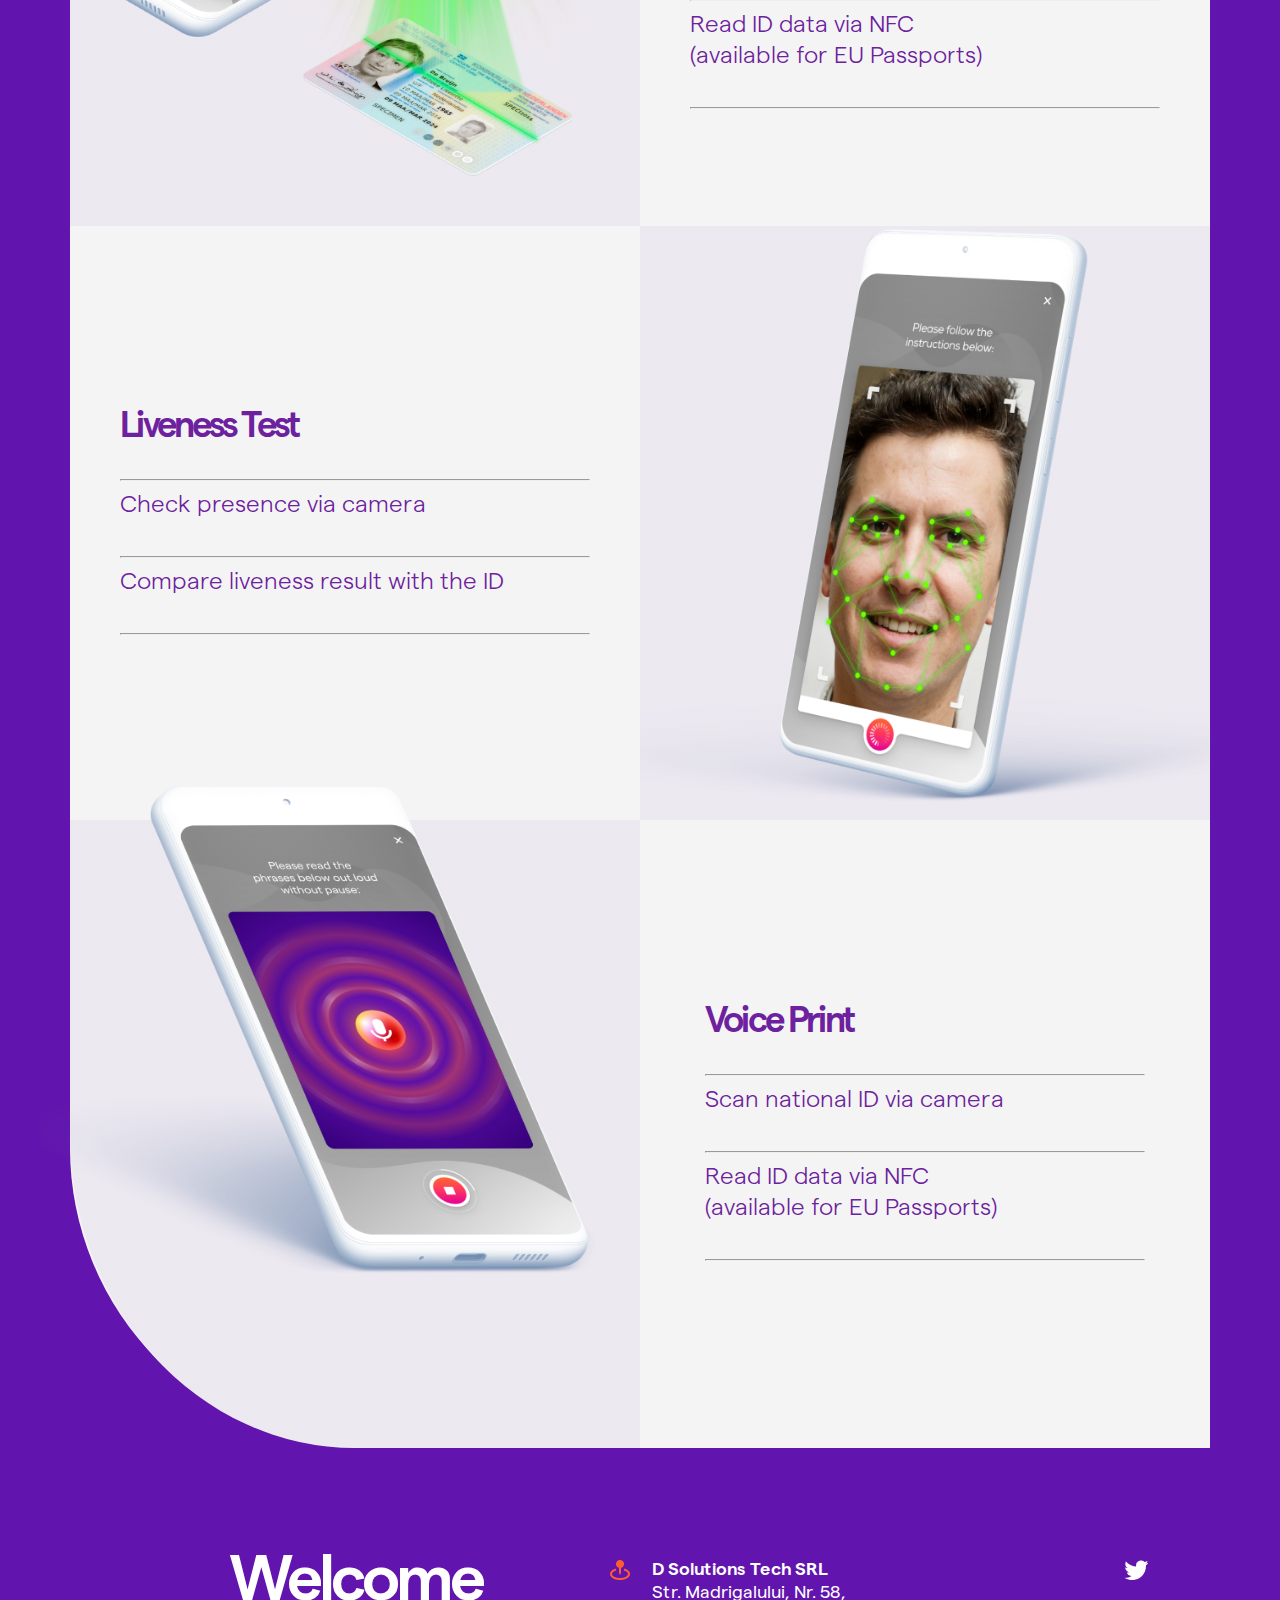
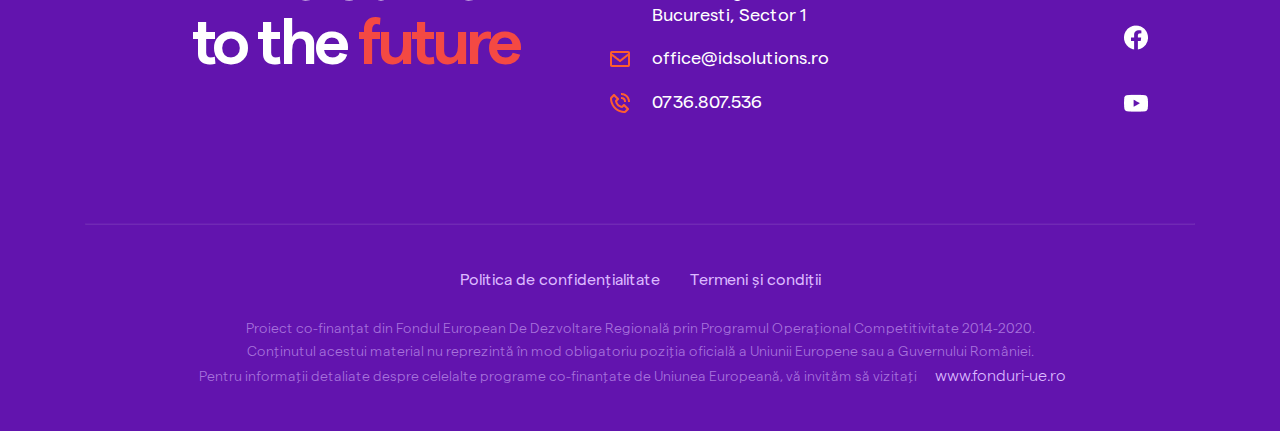
==== commit 760d0c7c: "Add files via upload" ====
--- a/index.html
+++ b/index.html
@@ -70,8 +70,8 @@
 						<div class="aboutus__text">
 							<h3>ABOUT US</h3>
 							<h4>Who we are <br>what we do</h4>
-							<p class="p--purple p--arrow"><img class="d-block d-sm-none" src="images/arrow_right_mobile.png" alt="">
-							<img class="d-none d-sm-block" src="images/arrow_right.png" alt="">Easy and paswordless authentication solution with your face or your voice.</p>
+							<p class="p--purple p--arrow"><img class="d-block d-xl-none" src="images/arrow_right_mobile.png" alt="">
+							<img class="d-none d-xl-block" src="images/arrow_right.png" alt="">Easy and paswordless authentication solution with your face or your voice.</p>
 							<p class="p--purple">Keep your data all in one place and share it easily with every industry out there.</p>
 						</div>
 
@@ -111,14 +111,11 @@
 		<div class="container">
 			<div class="row d-flex flex-row flex-wrap pt-5">
 				<div class="col-12 col-lg-12 d-flex flex-wrap align-content-top align-items-center  align-content-sm-end justify-content-sm-end pt-5">
-					<div class="arrow-right">
-						<img class="d-block d-sm-none" src="images/arrow_right_mobile.png" alt="">
-						<img class="d-none d-sm-block" src="images/arrow_right.png" alt="">
-					</div>
 					<div class="howwecollect__text">
 						<h3>HOW WE COLLECT</h3>
 						<h4>Onboarding</h4>
-						<p class="p--purple">Your data will be collected using our advanced scanning process, followed by a humanity test and comparing face with the one from your ID, finally a voice print will be generated. You can then login with just your face or your voice!.</p>
+						<p class="p--purple p--arrow"><img class="d-block d-xl-none" src="images/arrow_right_mobile.png" alt="">
+							<img class="d-none d-xl-block" src="images/arrow_right.png" alt="">Your data will be collected using our advanced scanning process, followed by a humanity test and comparing face with the one from your ID, finally a voice print will be generated. You can then login with just your face or your voice!.</p>
 					</div>
 				</div>
 			</div>
@@ -131,7 +128,7 @@
 					<hr>
 					<p class="p--purple">Scan national ID via camera</p>
 					<hr>
-					<p class="p--purple">Read ID data via NFC <br>(available for EU Passports)</p>
+					<p class="p--purple">Read ID data via NFC <br><span>(available for EU Passports)</span></p>
 					<hr>
 				</div>
 			</div>
@@ -156,13 +153,13 @@
 				<div class="col-12 col-lg-6 voiceprint__image image--background order-last order-lg-first px-0">
 					<img class="img-fluid" src="images/voice_isometric_left.png" alt="">
 				</div>
-				<div class="col-12 col-lg-6 order-first order-lg-last py-0 py-md-5 py-lg-0">
+				<div class="col-12 col-lg-6 order-first order-lg-last py-5 py-md-5 py-lg-0">
 					<div class="step--odd">
 					<h3 class="h3--purple">Voice Print</h3>
 					<hr>
 					<p class="p--purple">Scan national ID via camera</p>
 					<hr>
-					<p class="p--purple">Read ID data via NFC <br>(available for EU Passports)</p>
+					<p class="p--purple">Read ID data via NFC <br><span>(available for EU Passports)</span></p>
 					<hr>
 					</div>
 
@@ -206,9 +203,9 @@
 					<a href="">Termeni și condiții</a>
 				</div>
 				<div class="col-12 col-lg-12 text-center">
-					<p>Proiect co-finantat din Fondul European De Dezvoltare Regionala prin Programul Operațional Competitivitate 2014-2020.</p>
+					<p>Proiect co-finanţat din Fondul European De Dezvoltare Regională prin Programul Operaţional Competitivitate 2014-2020.</p>
 					<p>Conţinutul acestui material nu reprezintă în mod obligatoriu poziţia oficială a Uniunii Europene sau a Guvernului României.</p>
-					<p>Pentru informatii detaliate despre celelalte programe co-finantate de Uniunea Europeana, va invitam sa vizitati www.fonduri-ue.ro</p>
+					<p>Pentru informaţii detaliate despre celelalte programe co-finanţate de Uniunea Europeană, vă invităm să vizitaţi <a href="http://www.fonduri-ue.ro" target="_blank">www.fonduri-ue.ro</a> </p>
 				</div>
 			</div>
 		</div>
--- a/css/style.css
+++ b/css/style.css
@@ -72,7 +72,7 @@
 .button__cta.cta--login span {display: inline-block; border-radius: 0px 57px 57px 0px; padding:13px 0 13px 20px; margin-right:10px}
 .howregister .button__cta { margin-top: 30px; }
 .howregister .row--cta .button__cta { margin:30px 125px 0 0; }
-pre { background: #333333; color:#89BDFF; padding:0; tab-size:2; word-break: normal; position: relative; line-height:16px; font-size: 12px; border-radius:5px; min-width: 100px; max-width:100%;
+pre { background: #333333; color:#89BDFF; padding:0; tab-size:1; word-break: normal; position: relative; line-height:16px; font-size: 12px; border-radius:5px; min-width: 100px; max-width:100%;
 			overflow: hidden; clear:both;}
 pre code {background: 0 0; white-space: pre; display: block; max-width: 100%; min-width: 100px; font-size: 12px; padding:0;}
 code span {color:#89BDFF}
--- a/css/xs.css
+++ b/css/xs.css
@@ -27,8 +27,7 @@
 	.auth__title {font-size: 64px; line-height: 64px; margin:0; padding:55px 20px 45px 68px;}
 	.howwecollect__text {margin:0;}
 	.auth__screen--mobile {width: 425px;}
-	/*.step--odd { padding-right: 170px; padding-left: 94px; }*/
-	.step--even { padding-right: 194px; padding-left:70px; }
+	.step--odd , .step--even { padding:0 70px; }
 	.faceidscan__image { margin:30px 0 50px }
 	.faceidscan__image img {margin:-15px 0 0 -5px;}
 	.home__lastrow .howwecollect__steps { height:auto; padding-top:60px; }
@@ -38,7 +37,8 @@
 	.roundcorner--bottom {border-radius: 0 0 0 195px; background:#F4F4F4;}
 	.howregister__text { width:218px; margin: 0 0 0 20px;}
 	.howregister .row--cta .button__cta { margin:30px 0 0 0; }
-	.button__cta {border-radius:57px; padding:0 0 0 10px; color:#fff; font-weight: 500; font-size:16px; display: inline-block;}
+	.button__cta {border-radius:57px; padding:0 0 0 10px; color:#fff; font-weight: 500; font-size:14px; display: inline-block;}
+	pre code {white-space:pre-line;}
 	footer h3 {font-weight: 600px; font-size:64px; line-height: 64px; letter-spacing:-4px; text-align: center;}
 	footer hr {  margin: 20px 0 15px 0; }
 	footer dl { padding-left:51px }
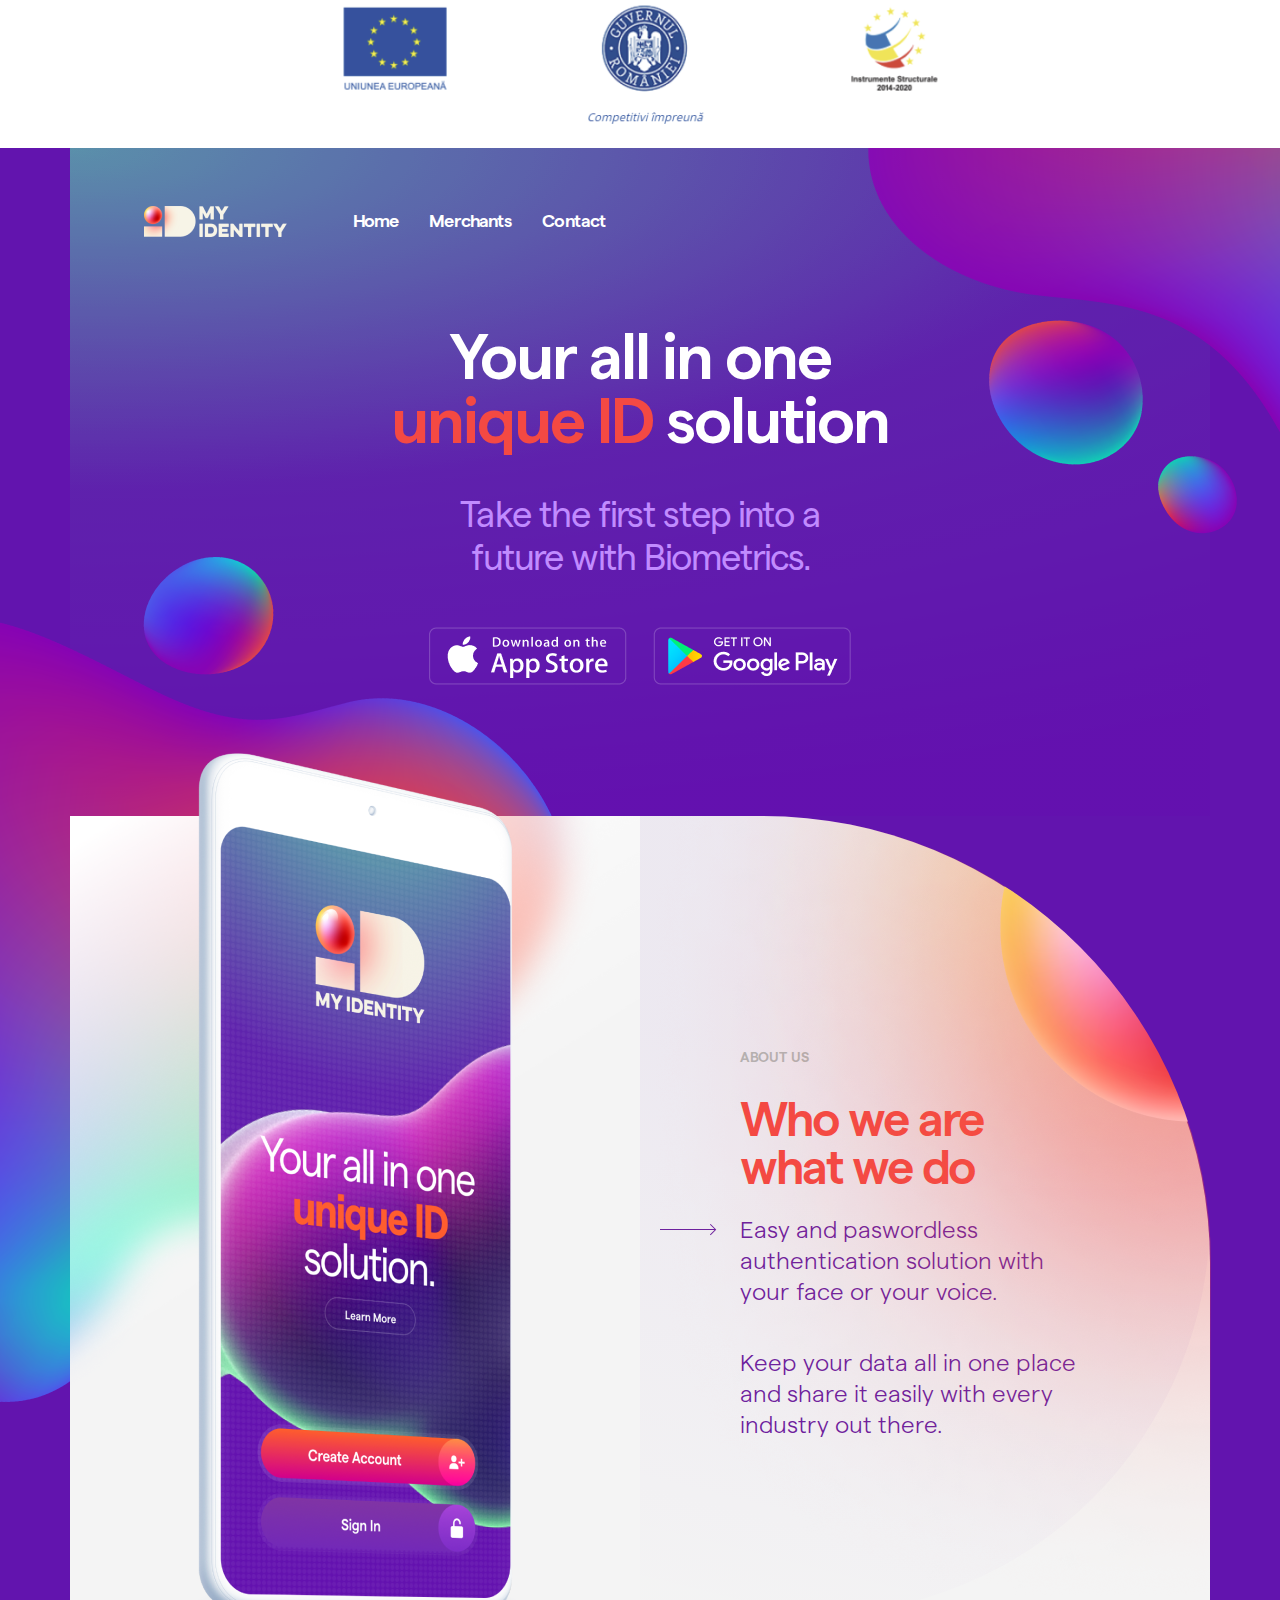
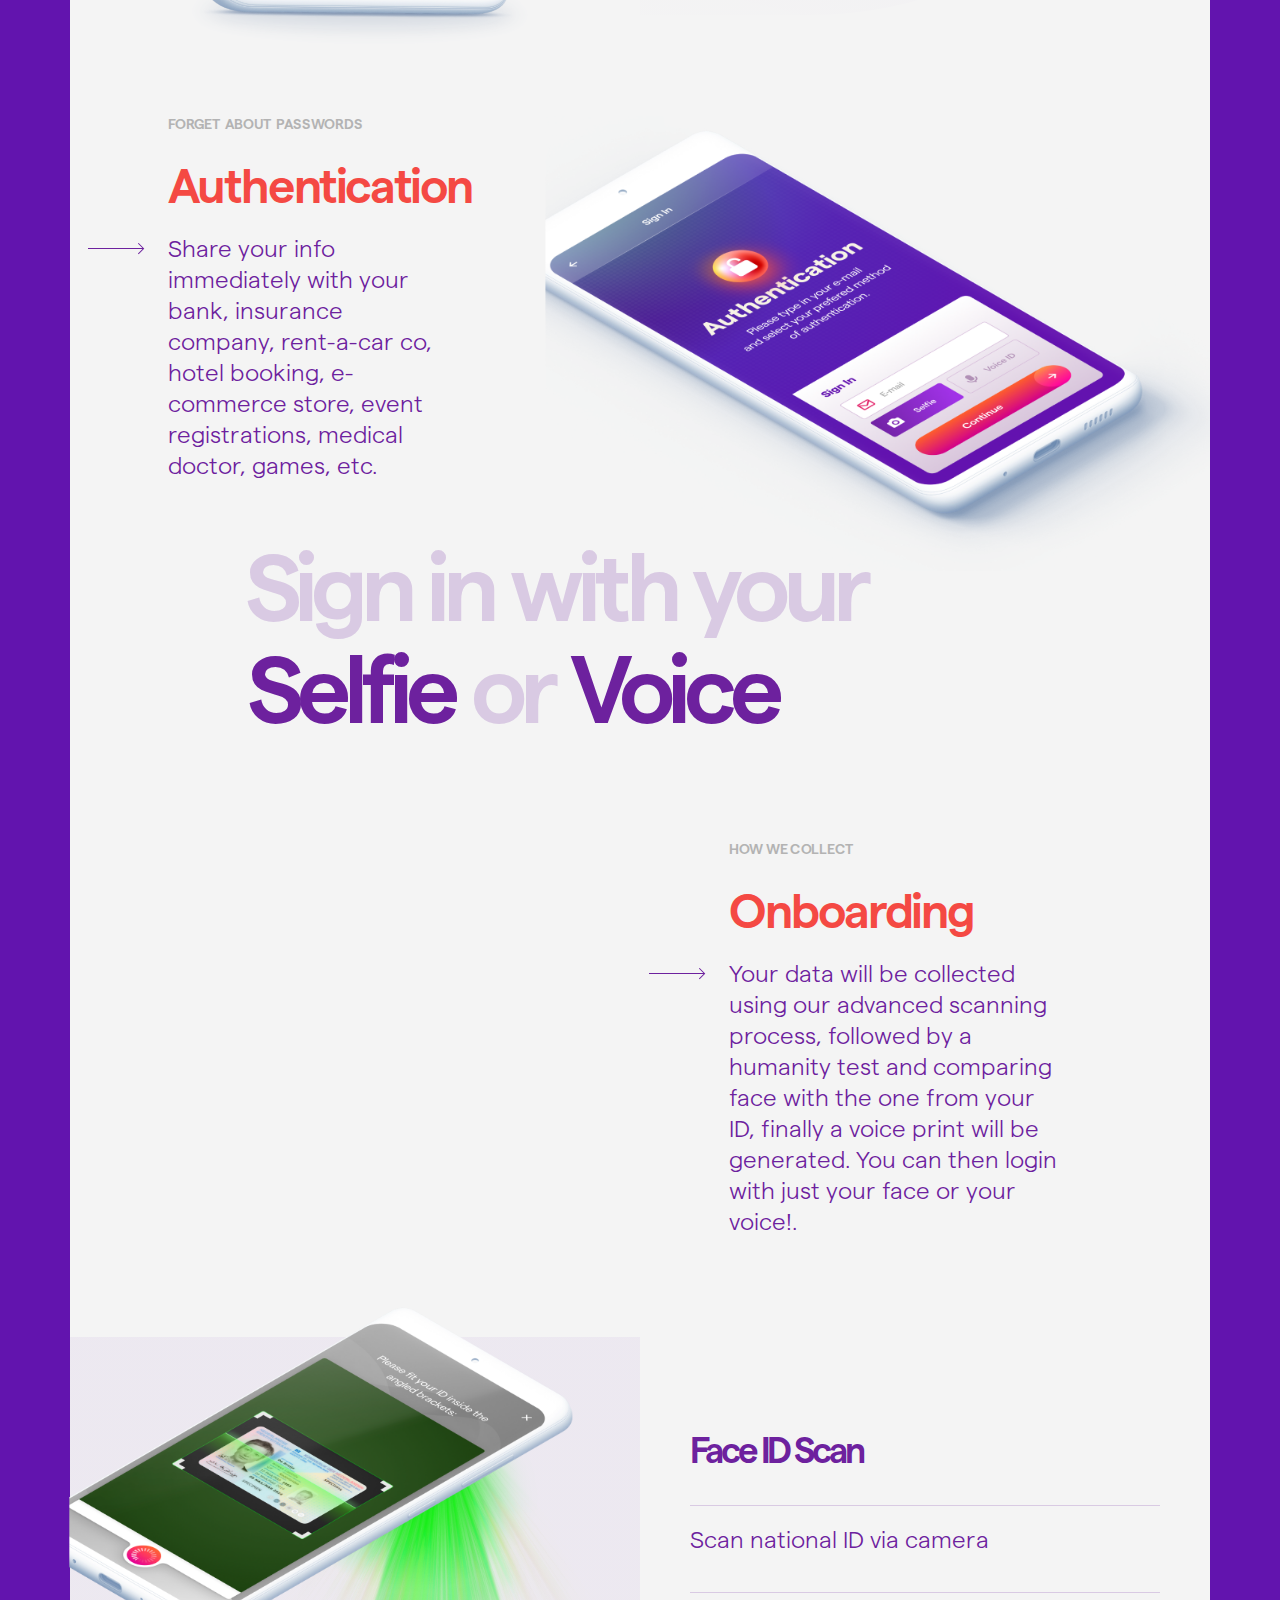
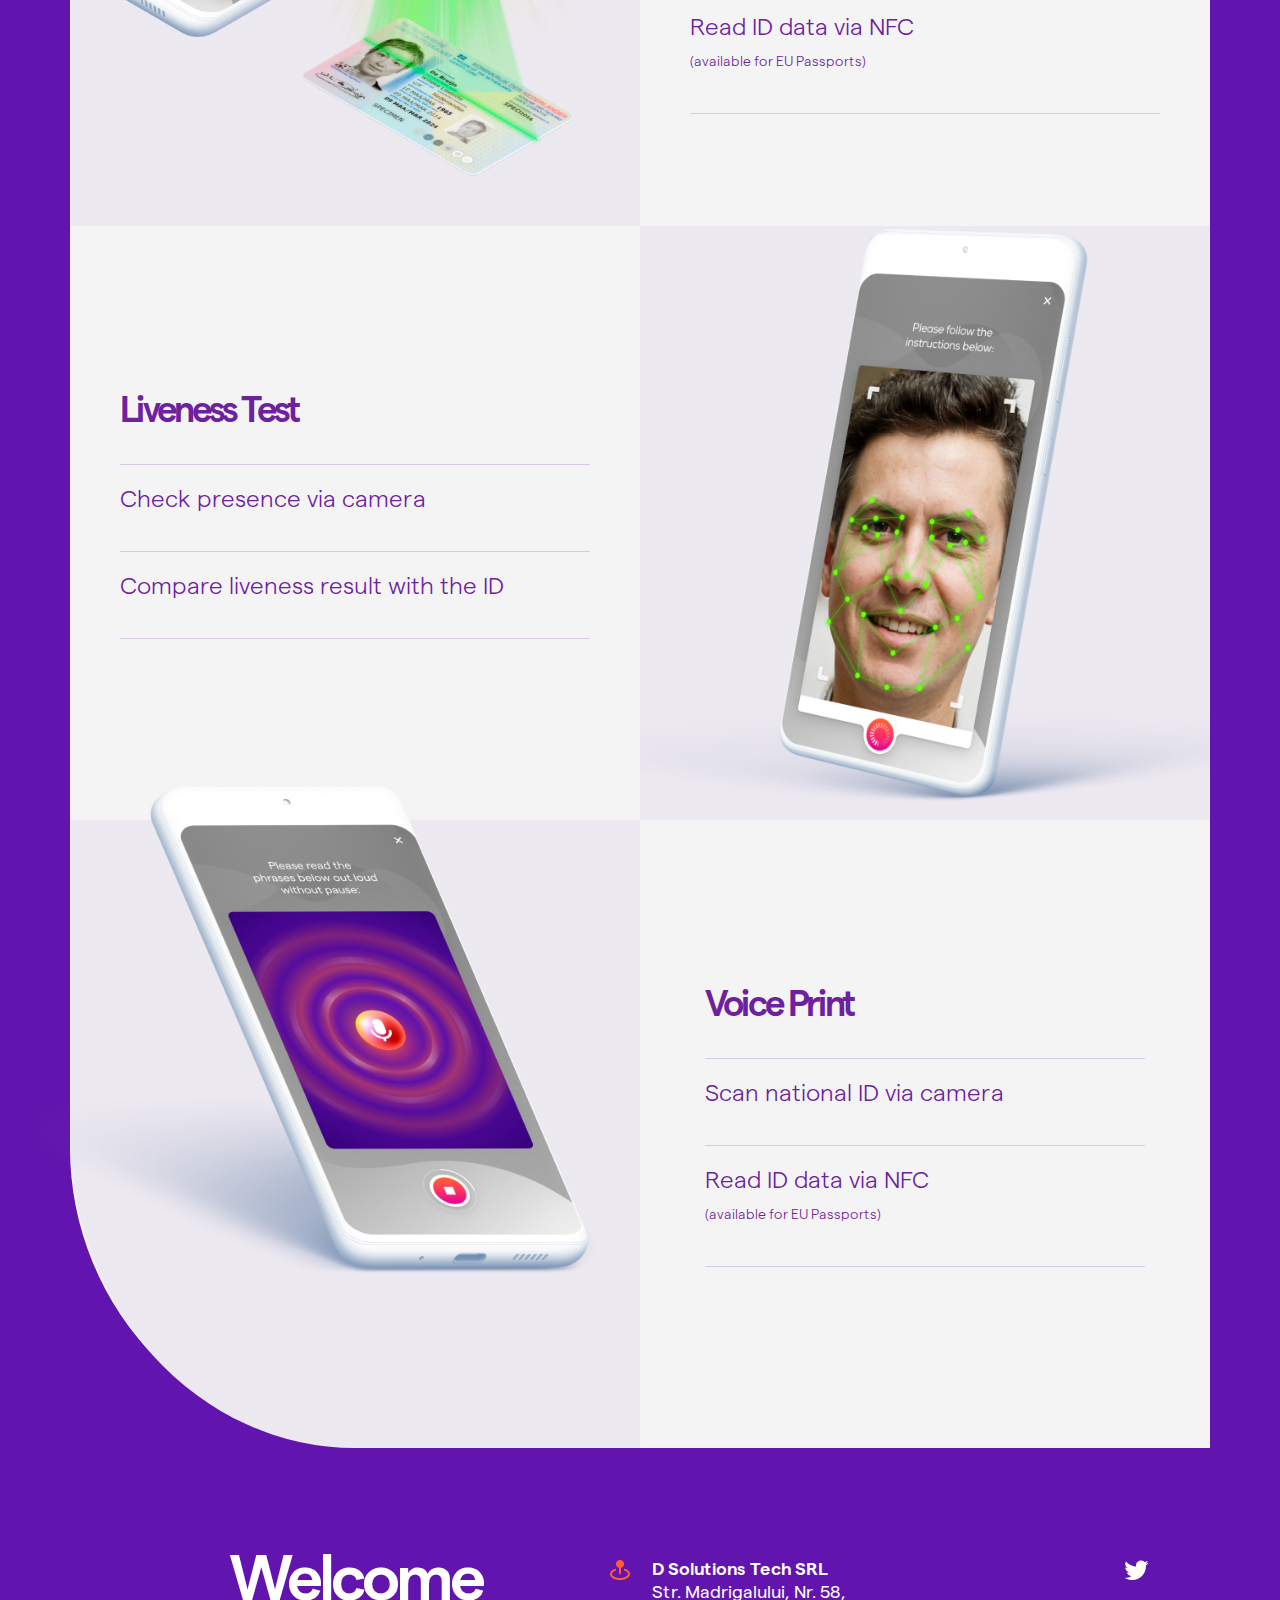
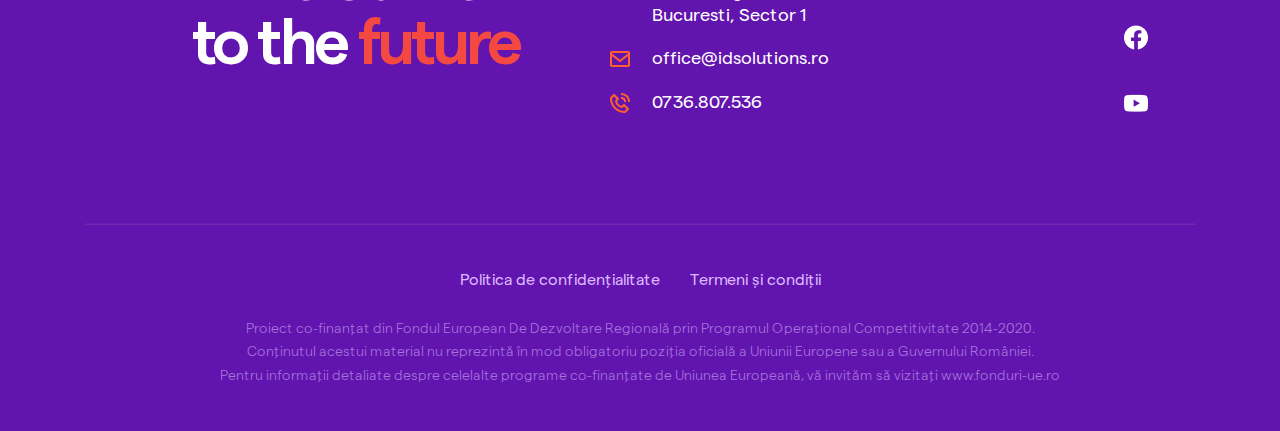
==== commit bb91d5ed: "schimbat denumire pagini" ====
--- a/index.html
+++ b/index.html
@@ -36,7 +36,7 @@
 					<ul class="nav-menu">
 						<li><a href="index.html">Home</a></li>
 						<li><a href="merchants.html">Merchants</a></li>
-						<li><a href="contact.html">Contact</a></li>
+						<li><a class="nav-menu__contact" href="javascript: scrollToContact();">Contact</a></li>
 					</ul>
 					<div class="nav-toggle">
 						<span class="icon-bar"></span>
@@ -174,7 +174,7 @@
 					<h3>Welcome <br> to the <span class="orange">future</span></h3>
 				</div>
 				<div class="col-12 col-md-3">
-					<dl>
+					<dl id="contact">
 						<dd class="d-inline-flex align-top justify-content-start">
 							<img height="24" src="images/icon_map_pin.png" alt="">
 							<p><b>D Solutions Tech SRL</b> <br>Str. Madrigalului, Nr. 58, <br> Bucuresti, Sector 1</p></dd>
@@ -212,6 +212,9 @@
 	</footer>
 	
 	<script>
+		function scrollToContact() {
+		  document.querySelector('#contact').scrollIntoView({behavior: 'smooth'});
+		}
 		var selfie = document.querySelector(".selfie");
 		selfie.addEventListener("mouseover", function( event ) {
 			document.querySelector(".auth__screen").src = 'images/auth_selfie.jpg';
--- a/css/style.css
+++ b/css/style.css
@@ -29,7 +29,7 @@
 .header h1 { font-weight: 600; font-size: 64px; line-height: 64px; color:#fff; letter-spacing:-2px }
 .header h2 { margin-top: 40px; font-weight: 400; font-size: 36px; line-height: 43px; letter-spacing: -1px; color: #C18BFF; }
 .header__download {margin-top:46px; }
-.header__download .dowload__btn { margin:0 11px; }
+.header__download .dowload__btn { margin:0 11px; display: inline-block;}
 .p--arrow { margin:0 0 50px 0;}
 .p--arrow img { margin:0 0 -20px -80px; }
 .aboutus__left { background: url(../images/bg_left_whoweare.png) -50px 0 no-repeat #F4F4F4; position: relative; min-height: 900px }
@@ -53,7 +53,8 @@
 .faceidscan__image img {margin:-35px 0 0 -1px;}
 .step--odd { padding-right: 170px; padding-left: 94px; }
 .step--even { padding-right: 94px; padding-left: 170px; }
-.howwecollect__steps hr { border-top:1px solid #D9CAE3; margin:20px 0; }
+p.p--purple span {font-size: 14px;}
+.step--even hr, .step--odd hr { background-color: #D9CAE3; border:0; border-top:1px solid #D9CAE3; margin:20px 0; }
 .voiceprint__image { border-radius: 0 0 0 50%; position:relative; height: 628px;}
 .voiceprint__image img { position: absolute; top:-40px;left: -100px; }
 
@@ -101,4 +102,5 @@
 .social-icons a:last-child,footer dl dd:last-child {margin-bottom:0;}
 footer hr {border-top:1px solid #A772DC; margin:100px 0 45px 0;opacity: 0.1;}
 .policy a { font-size: 16px; line-height: 20px; color: #DCB9FF; margin-bottom: 30px; padding:0 15px; }
-.policy p {color:#A772DC; font-size:14px; line-height: 18px; letter-spacing:0; text-align: center; margin-bottom:5px;}+.policy p {color:#A772DC; font-size:14px; line-height: 18px; letter-spacing:0; text-align: center; margin-bottom:5px;}
+.policy p a {color:#A772DC; font-size:14px; padding:0; margin:0;}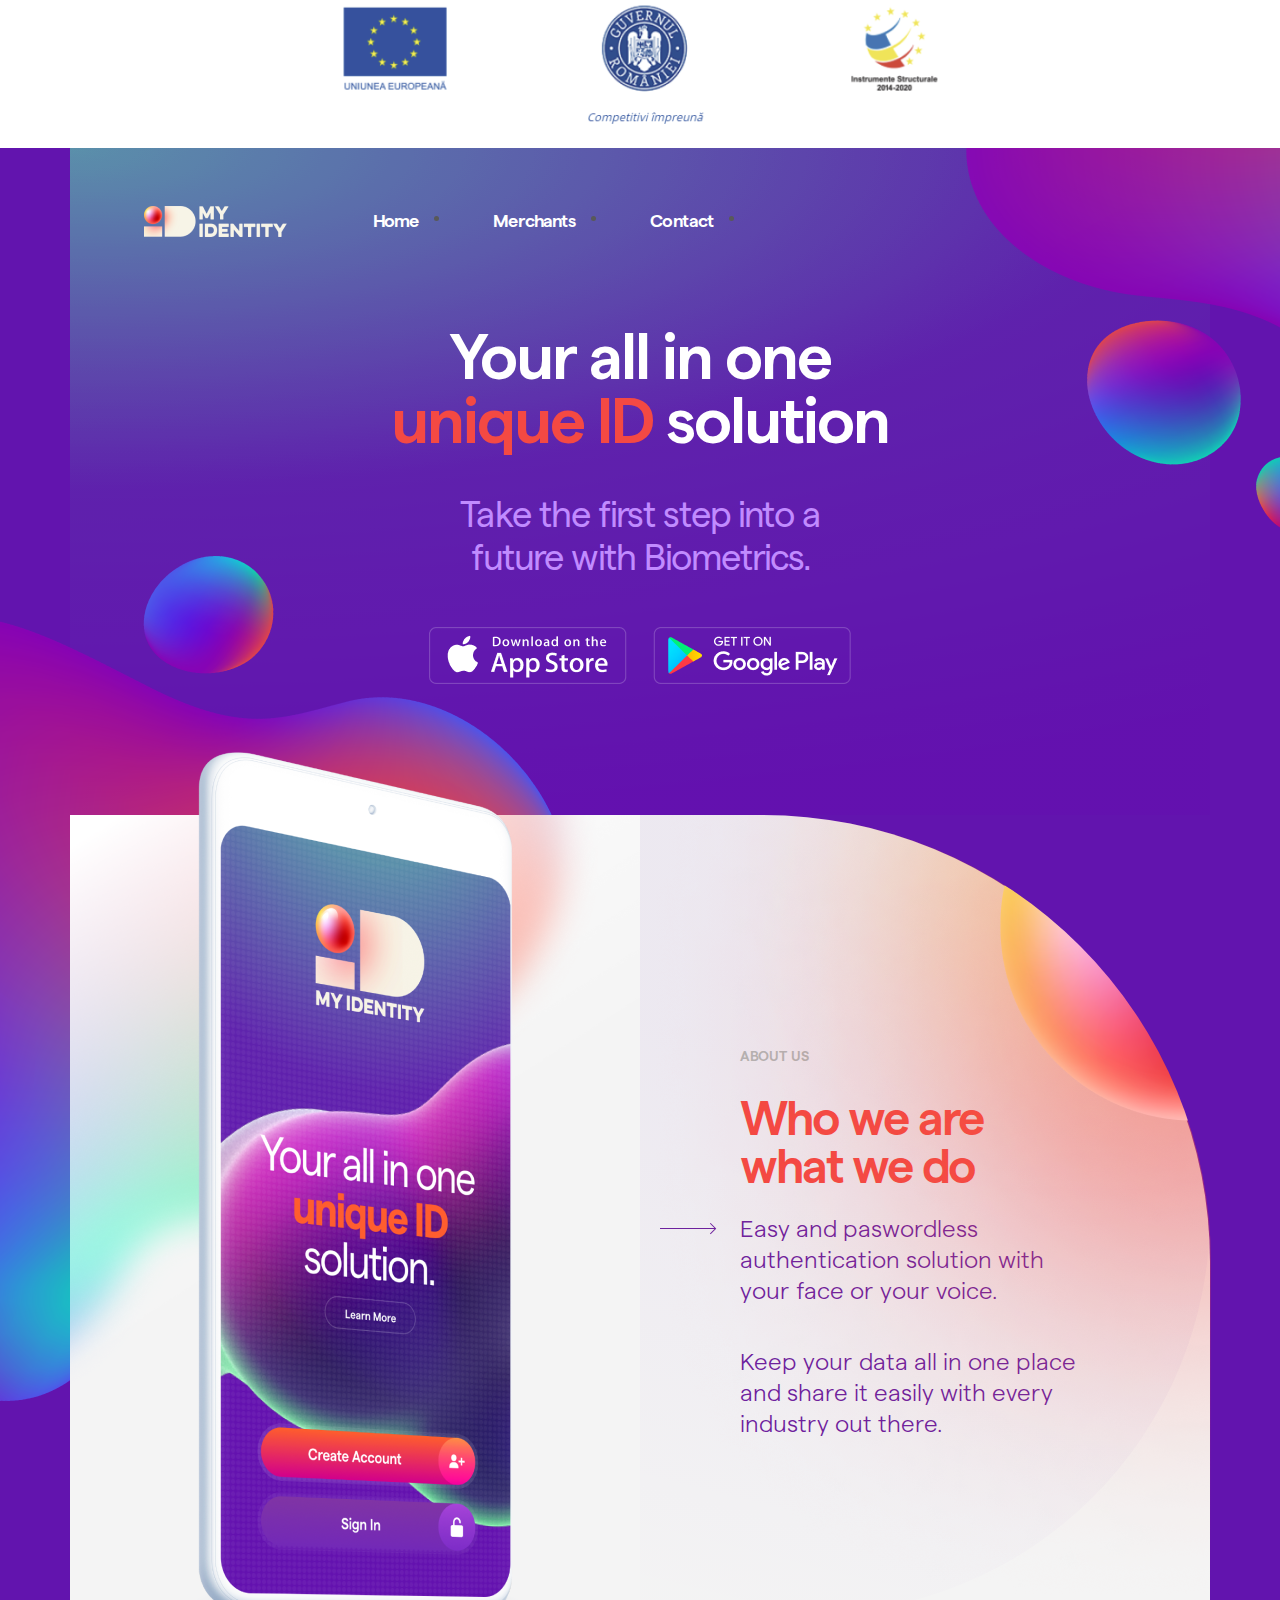
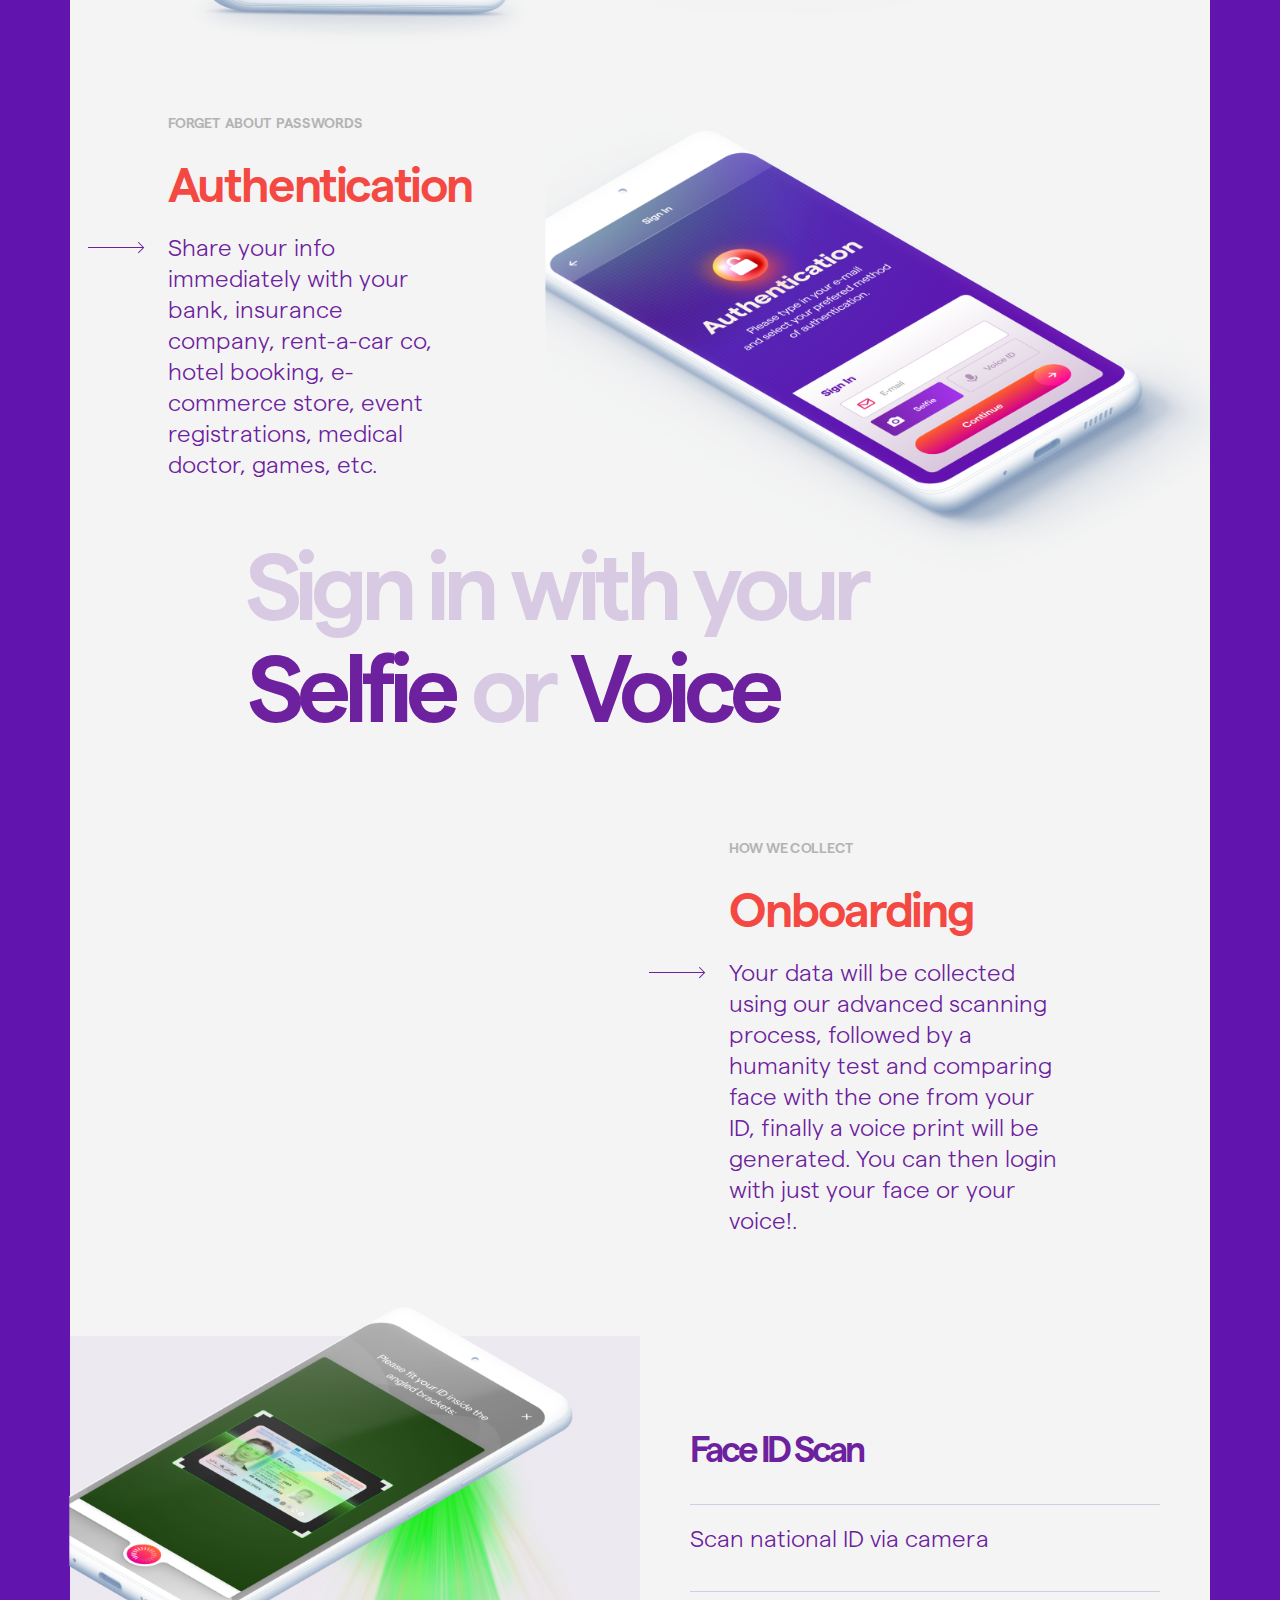
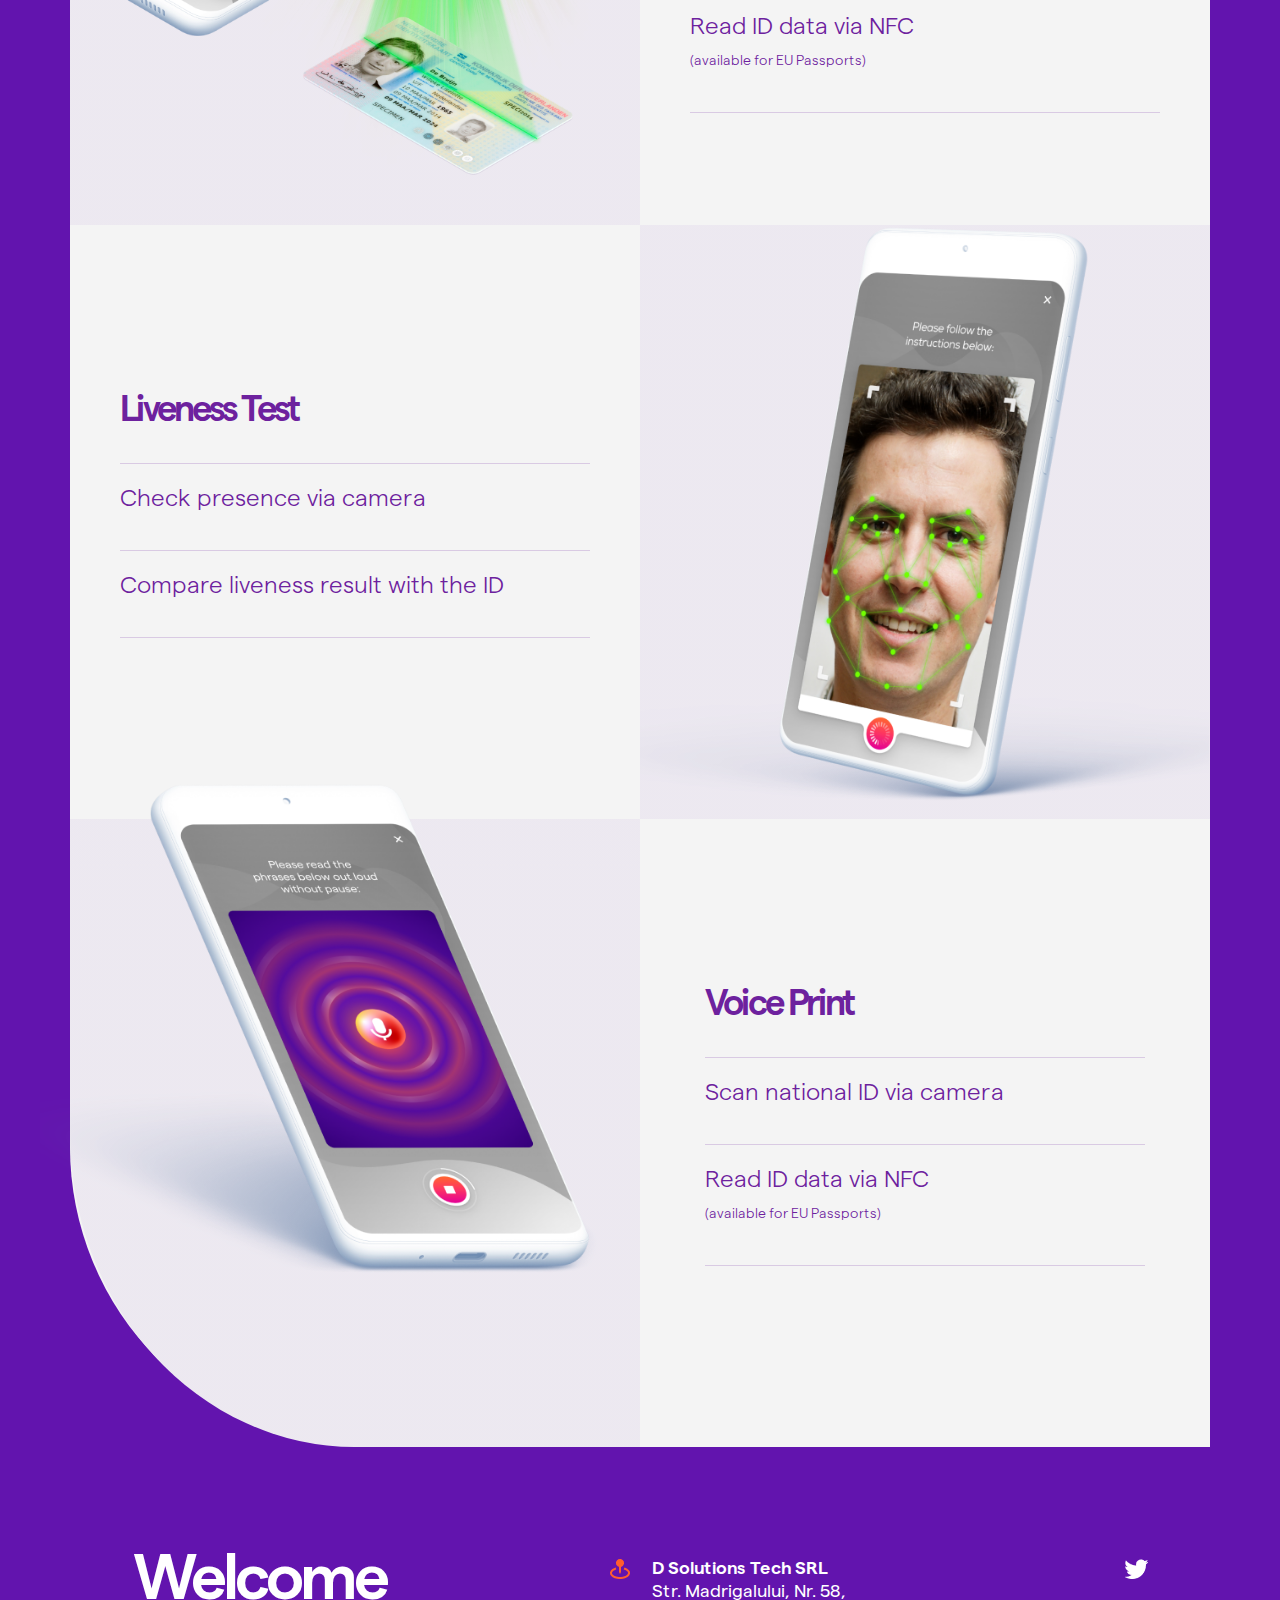
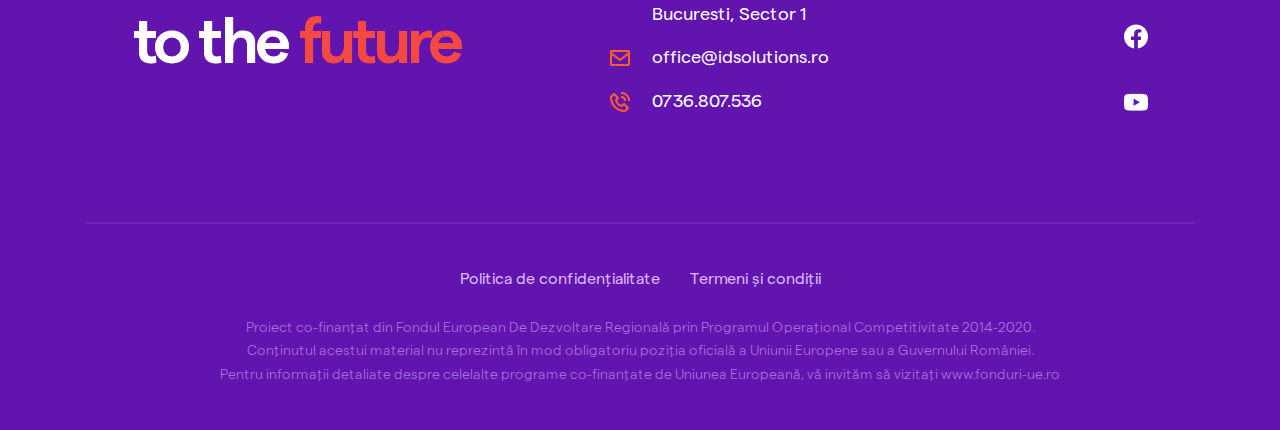
==== commit 778d256e: "Butoane download, font code" ====
--- a/index.html
+++ b/index.html
@@ -26,7 +26,7 @@
 	</section>
 	<section class="header">
 		<div class="container">
-			<div class="blob_top"><img src="images/blob_top.png" alt=""></div>
+			<div class="blob_top"><img src="images/blob_top_1920.png" alt=""></div>
 			<div class="menu">		
 				<nav class="navigation">
 			  		<div class="nav-logo has--logo">
@@ -49,8 +49,8 @@
 				<h1>Your all in one <br> <span class="orange">unique ID</span> solution</h1>
 				<h2>Take the first step into a <br> future with Biometrics.</h2>
 				<div class="header__download">
-					<a href="" class="dowload__btn"><img src="images/btn_appstore.png" alt="Download on the App Store"></a>
-					<a href="" class="dowload__btn"><img src="images/btn_googleplay.png" alt="Download form Google Play"></a>
+					<a href="" class="dowload__btn"><img srcset="images/btn_appstore_2x.png 2x, images/btn_appstore_3x.png 3x" src="images/btn_appstore.png" srcset="" alt="Download on the App Store"></a>
+					<a href="" class="dowload__btn"><img srcset="images/btn_googleplay_2x.png 2x, images/btn_googleplay_3x.png 3x" src="images/btn_googleplay.png" alt="Download form Google Play"></a>
 				</div>
 			</div>
 			<div class="blob_bottom"><img src="images/blob_bottom_2.png" alt=""></div>
--- a/css/style.css
+++ b/css/style.css
@@ -91,9 +91,10 @@
 .note p { font-size: 18px; font-style: normal; font-weight: 300; line-height: 23px; letter-spacing: 0em; text-align: left; margin:0 }
 .note__heading {color: #0085FF; font-weight: 500;}
 .row--last { margin-bottom: 100px; }
+.bottom-spacer{ min-height: 200px; }
 footer { padding:100px 0 40px 0; }
 footer h3, footer dl p {color:#fff;}
-footer h3 {font-weight: 600px; font-size:96px; line-height: 96px; letter-spacing:-7px}
+footer h3 {font-weight: 600px; font-size:96px; line-height: 96px; letter-spacing:-7px,}
 footer dl { margin-top: 30px; }
 footer dl p {font-weight: 400;font-style:normal; font-size: 18px; line-height: 23px; padding-left:20px; margin:0;}
 .social-icons { margin-top: 30px;}
--- a/css/xs.css
+++ b/css/xs.css
@@ -1,4 +1,8 @@
-@media screen and (max-width: 575px){
+@media screen 
+  and (device-width: 320px) 
+  and (device-height: 640px) 
+  and (-webkit-device-pixel-ratio: 2) 
+  and (orientation: portrait) {
 	body{font-family: 'Matter', sans-serif;font-size: 18px; font-weight:400; font-style:normal; color:#6D219E; background-color:#6214AE;}
 	h3 { margin-bottom: 30px; color: #B3B3B3; font-size: 10px; font-weight: 700; font-style: normal; line-height: 13px; letter-spacing:2px}
 	h3.h3--purple {color:#6D219E; font-weight:600; font-size: 24px; line-height:31px; letter-spacing:-2px;}
@@ -38,8 +42,65 @@
 	.howregister__text { width:218px; margin: 0 0 0 20px;}
 	.howregister .row--cta .button__cta { margin:30px 0 0 0; }
 	.button__cta {border-radius:57px; padding:0 0 0 10px; color:#fff; font-weight: 500; font-size:14px; display: inline-block;}
-	pre code {white-space:pre-line;}
+	
 	footer h3 {font-weight: 600px; font-size:64px; line-height: 64px; letter-spacing:-4px; text-align: center;}
 	footer hr {  margin: 20px 0 15px 0; }
 	footer dl { padding-left:51px }
+}
+@media screen and (max-width: 575px)
+{
+	body{font-family: 'Matter', sans-serif;font-size: 18px; font-weight:400; font-style:normal; color:#6D219E; background-color:#6214AE;}
+	h3 { margin-bottom: 30px; color: #B3B3B3; font-size: 10px; font-weight: 700; font-style: normal; line-height: 13px; letter-spacing:2px}
+	h3.h3--purple {color:#6D219E; font-weight:600; font-size: 24px; line-height:31px; letter-spacing:-2px;}
+	h4 { margin-bottom: 30px; color: #F44943; font-size: 32px;  font-weight: 600; font-style: normal; line-height: 32px; letter-spacing:-3px;}
+	p { font-size: 18px; font-weight: 400; font-style: normal; line-height: 23px;} 
+	.img-fluid {max-width:425px;height: auto;}
+	.gov { background-color: #fff; height:69px; }
+	.gov__icons img { height:68px; }
+	.header .blob_top, .header .blob_bottom {display: none;}
+	.header .menu,.header .nav-menu { z-index: 4; }
+	.header .header__content { z-index: 2; }
+	.menu {padding: 10px 0 20px}
+	.aboutus__right {min-height:100px; display: table;}
+	.aboutus__text { width:218px; margin:0 0 50px 70px; min-height:348.53px;}
+	.aboutus__text h3 { margin-top:75px; }
+	.aboutus__text p {margin-bottom:20px;}
+	.p--arrow img { margin: -3px 0 -20px -40px; }
+	.aboutus__right {background: #F4F4F4; border-radius: 0px 195px 0 0px;}
+	.aboutus__right .orb {position: absolute; width:240px; height:230px; right:0; top:0; background: url(../images/ball_mobile.png) no-repeat; border-radius: 0px 195px 0px 0px; 
+		filter: drop-shadow(-26.64px -17.76px 53.28px rgba(255, 184, 0, 0.2)), drop-shadow(0px 31.08px 97.68px #F64E43);}
+	.aboutus__right .gradient {background: linear-gradient(193.96deg, rgba(98, 20, 174, 0.05) 36.95%, rgba(98, 20, 174, 0) 103.78%); border-radius: 0px 195px 195px 0px; height:100%;}
+	.aboutus__right .arrow-right, .auth__left .arrow-right, .howwecollect .arrow-right { margin:0 27px 0 25px;}
+	.aboutus__left { background:#F4F4F4; min-height:600px }
+	.homescreen { position:static; }
+	.auth__text, .howwecollect__text { width:218px;}
+	.auth__title {font-size: 64px; line-height: 64px; margin:0; padding:55px 20px 45px 68px;}
+	.howwecollect__text {margin:0;}
+	.auth__screen--mobile {width: 425px;}
+	.step--odd , .step--even { padding:0 70px; }
+	.faceidscan__image { margin:30px 0 50px }
+	.faceidscan__image img {margin:-15px 0 0 -5px;}
+	.home__lastrow .howwecollect__steps { height:auto; padding-top:60px; }
+	.voiceprint__image { height: auto; overflow: hidden; }
+	.voiceprint__image img { position: static; }
+	.roundcorner--top {border-radius: 0 195px 0 0; background:#F4F4F4;}
+	.roundcorner--bottom {border-radius: 0 0 0 195px; background:#F4F4F4;}
+	.howregister__text { width:218px; margin: 0 0 0 20px;}
+	.howregister .row--cta .button__cta { margin:30px 0 0 0; }
+	.button__cta {border-radius:57px; padding:0 0 0 10px; color:#fff; font-weight: 500; font-size:14px; display: inline-block;}
+	.fordevelopers .img-fluid {max-width: 328px;}
+	footer h3 {font-weight: 600px; font-size:64px; line-height: 64px; letter-spacing:-4px; text-align: center;}
+	footer hr {  margin: 20px 0 15px 0; }
+	footer dl { padding-left:51px }
+}
+@media screen 
+  and (device-width: 320px) 
+  and (device-height: 640px) 
+  and (-webkit-device-pixel-ratio: 2) 
+  and (orientation: landscape) {
+	.button__cta {background: linear-gradient(180deg, #FF5E2C 0%, #D2008B 100%), #6D219E;border-radius:57px; padding:0 0 0 20px; color:#fff; font-weight: 500; font-size:18px; display: inline-block;}
+	.button__cta.cta--normal span {display: inline-block;background: linear-gradient(180deg, #575757 0%, #222222 100%), #FF5E2C; mix-blend-mode: color-dodge; border-radius: 0px 57px 57px 0px;
+	 					padding:13px 20px 13px 10px; margin-left:10px}
+	.button__cta.cta--login { padding:0 20px 0 0; }
+	.button__cta.cta--login span {display: inline-block; border-radius: 0px 57px 57px 0px; padding:13px 0 13px 20px; margin-right:10px}
 }--- a/css/md.css
+++ b/css/md.css
@@ -5,7 +5,7 @@
 	.step--even { padding-right: 50px; padding-left: 50px; }
 	.auth__text { width: 280px; }
 	.auth .p--arrow img { margin: 0 0 -20px -40px; }
-	footer h3 { font-weight: 600px; font-size: 64px; line-height: 64px; letter-spacing: -4px; text-align: center; }
+	footer h3 { font-weight: 600px; font-size: 64px; line-height: 64px; letter-spacing: -4px; text-align: left; }
 	footer dl,
 	.social-icons { margin-top: 10px; }
 }
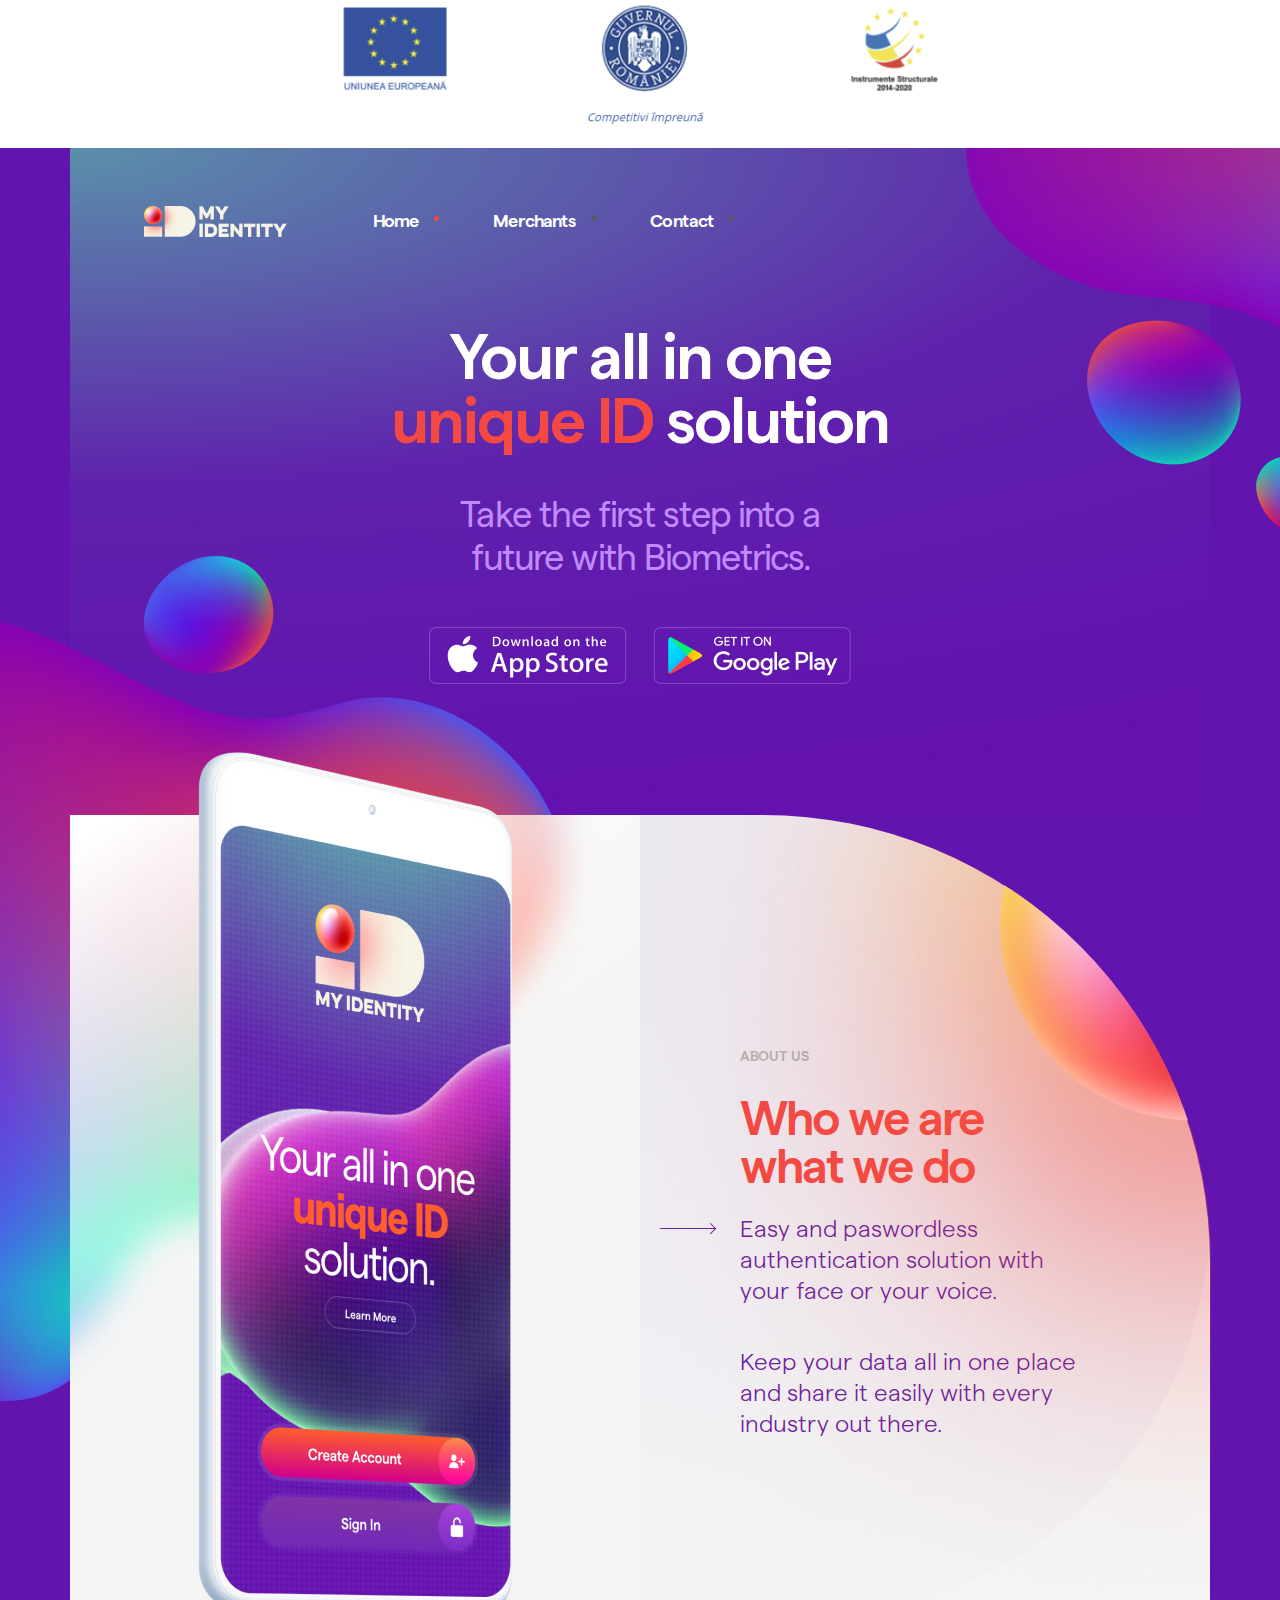
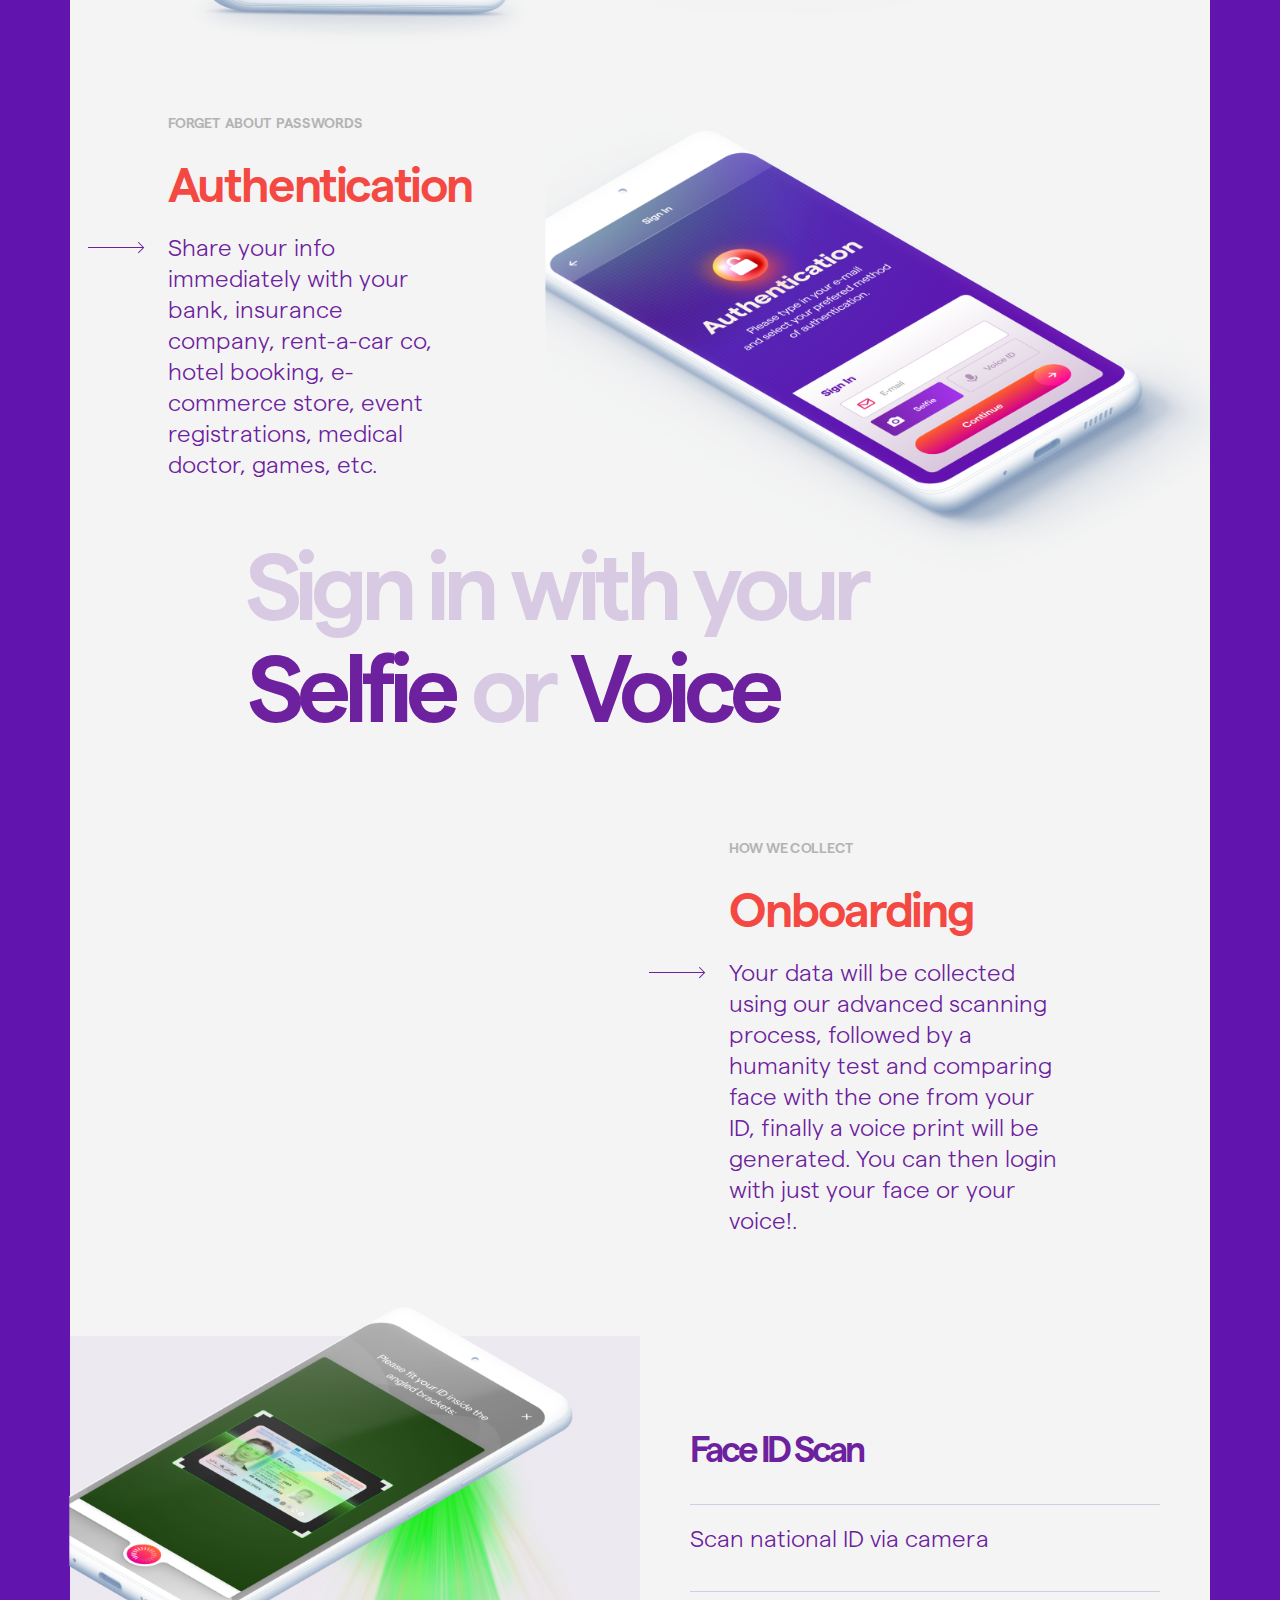
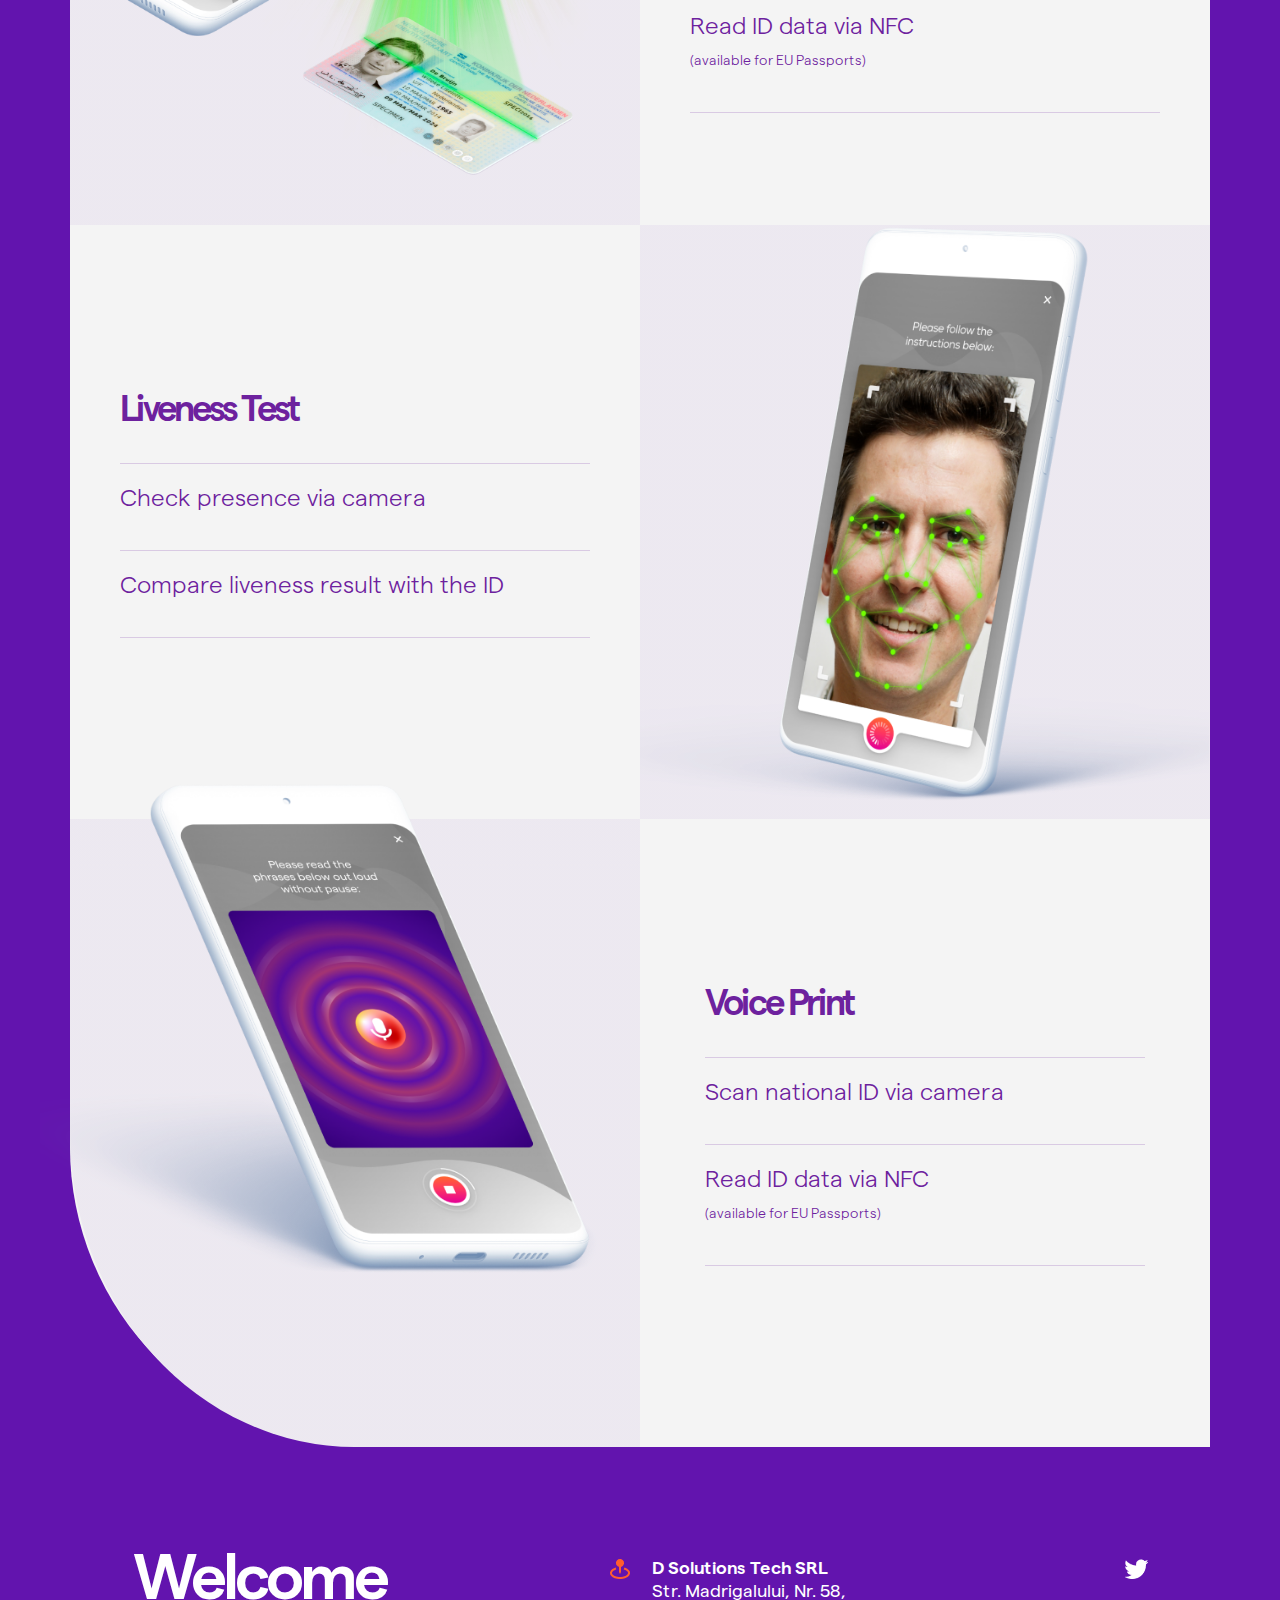
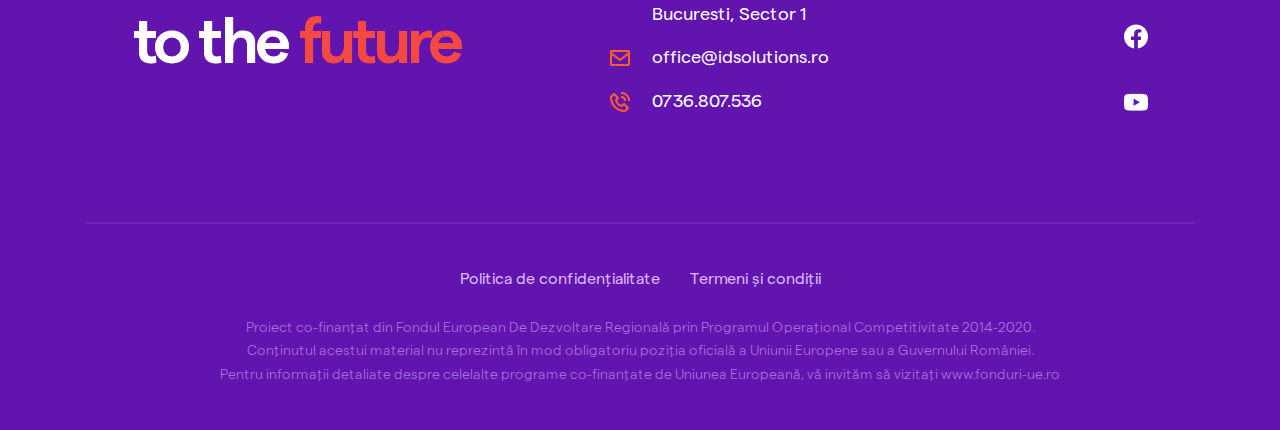
==== commit 20fb570b: "link menu on page effect" ====
--- a/index.html
+++ b/index.html
@@ -34,7 +34,7 @@
 						<img class="d-block d-sm-none" src="images/logo_mobile.png" alt="">
 				  	</div>
 					<ul class="nav-menu">
-						<li><a href="index.html">Home</a></li>
+						<li class="active"><a href="index.html">Home</a></li>
 						<li><a href="merchants.html">Merchants</a></li>
 						<li><a class="nav-menu__contact" href="javascript: scrollToContact();">Contact</a></li>
 					</ul>
--- a/css/style.css
+++ b/css/style.css
@@ -11,7 +11,8 @@
 ul.nav-menu { padding-left: 10px; }
 ul.nav-menu li a {font-size: 18px; line-height:31px; letter-spacing: -0.05em; font-weight:600; padding: 0 15px; color: #ffffff; text-decoration: none; 
 	-webkit-transition-duration: 0.3s; -o-transition-duration: 0.3s; transition-duration: 0.3s; }
-ul.nav-menu li a:hover { color: #F44943; }
+ul.nav-menu li a:hover,ul.nav-menu li:hover { color: #F44943; }
+ul.nav-menu li.active {color: #F44943;}
 .nav-toggle { display: none; position: absolute; top: 0; right: 0; width: 50px; height: 50px; cursor: pointer; }
 span.icon-bar { position: absolute; right: 12px; display: block; width: 26px; height: 2px; background-color: #ffffff; -webkit-transition-duration: 0.3s; -o-transition-duration: 0.3s; transition-duration: 0.3s; }
 .icon-bar:nth-child(1) { top: 17px; }
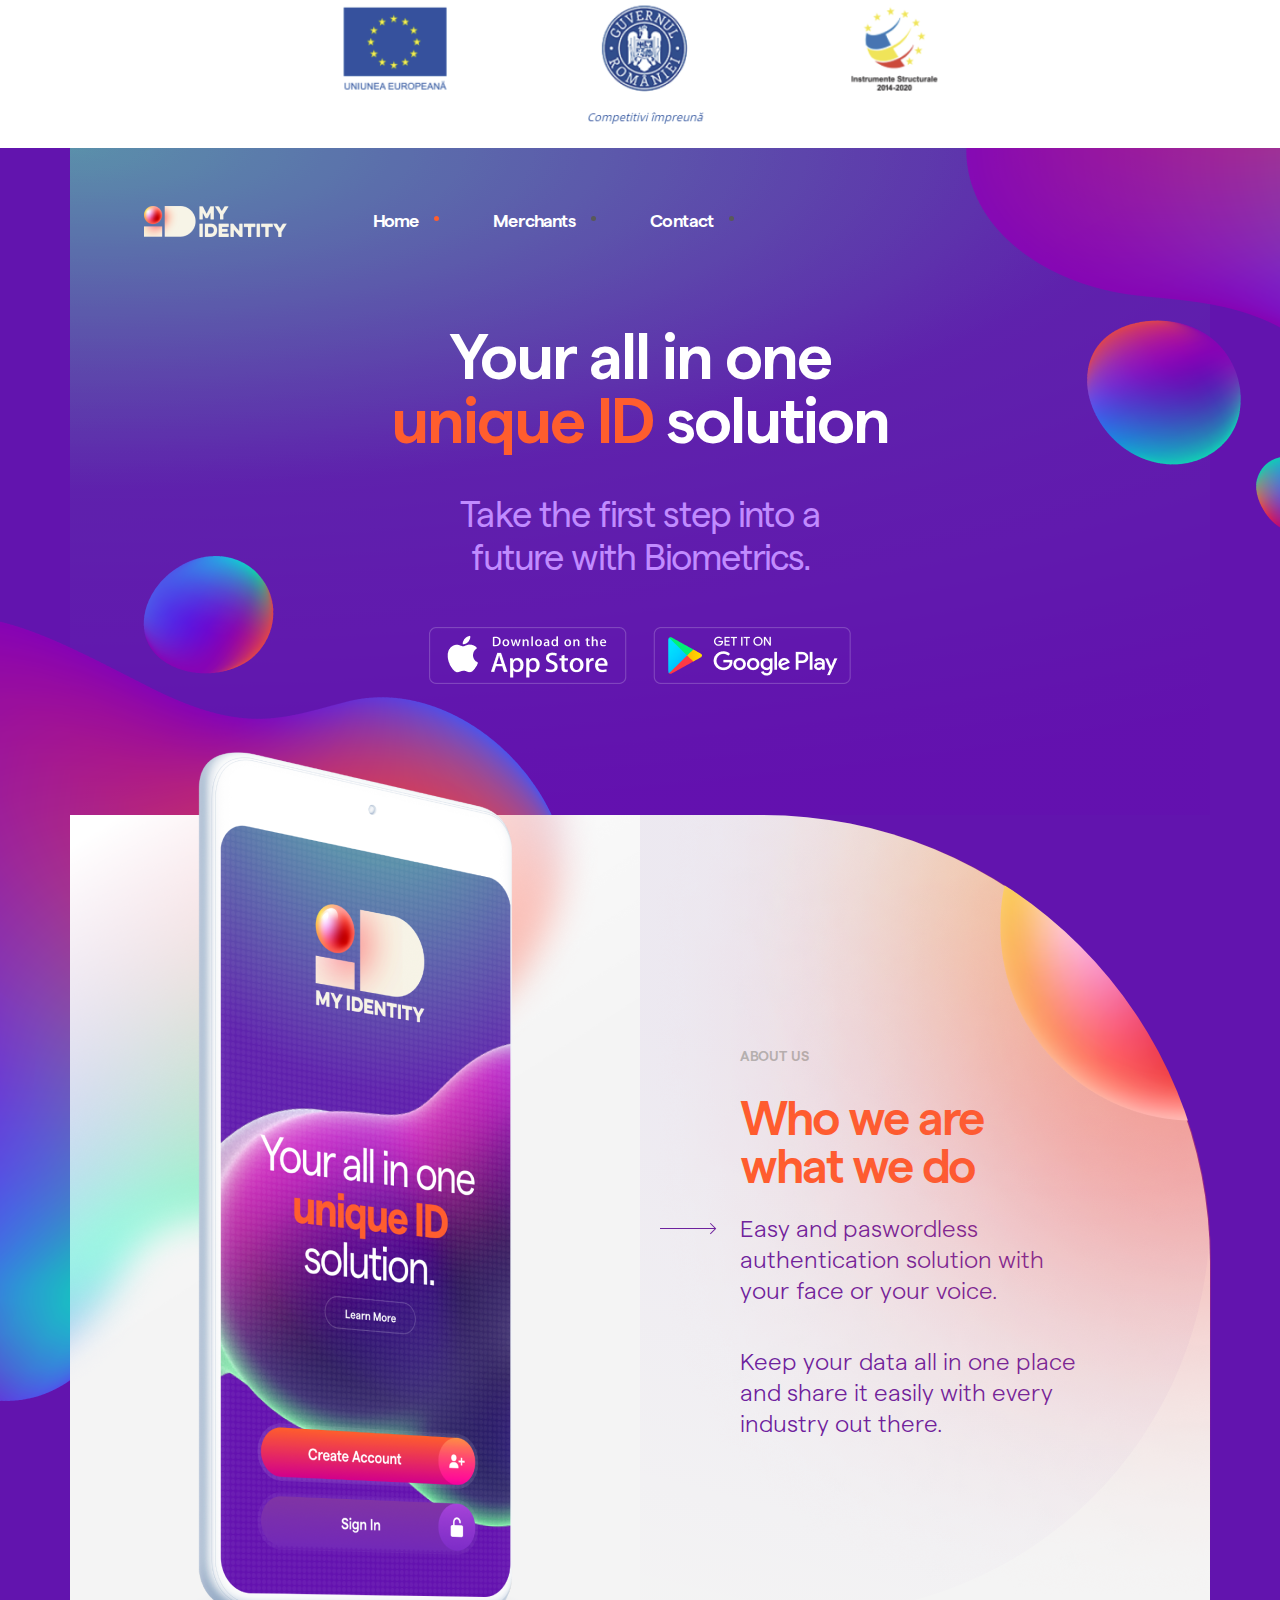
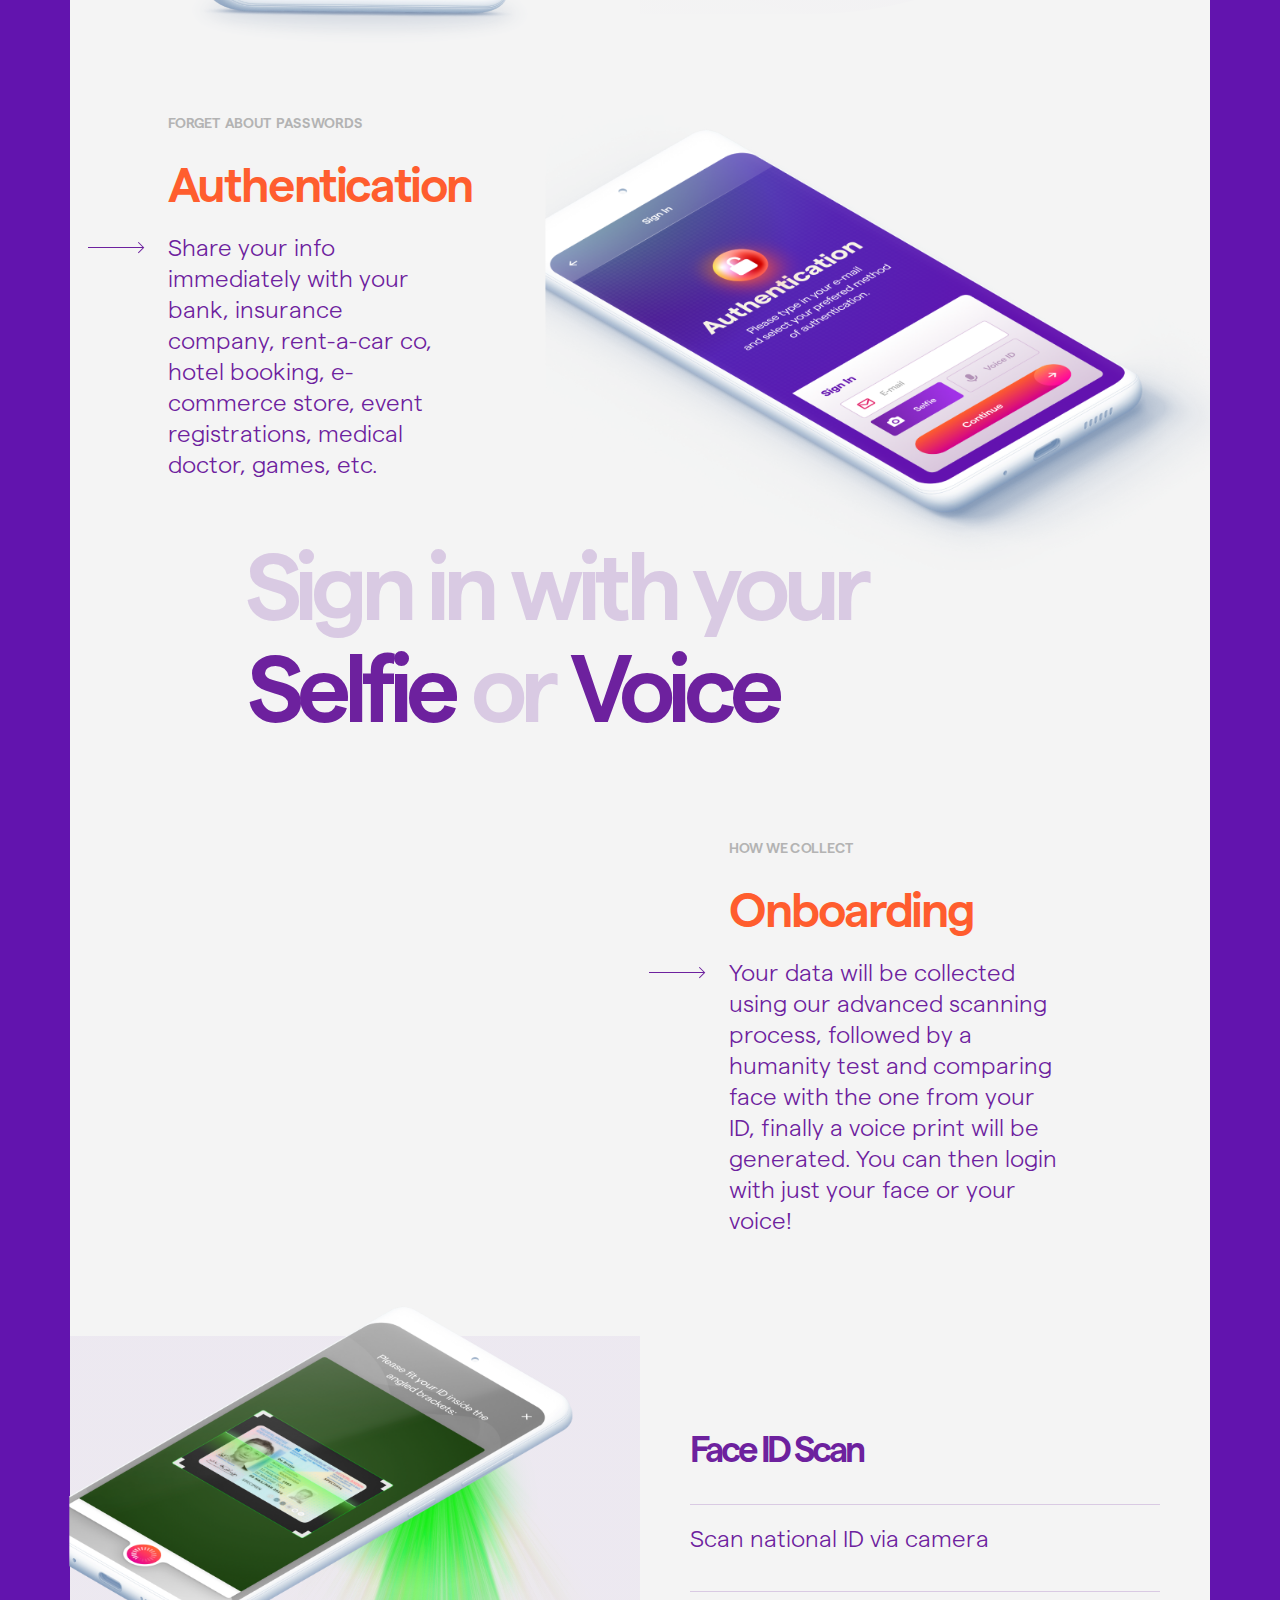
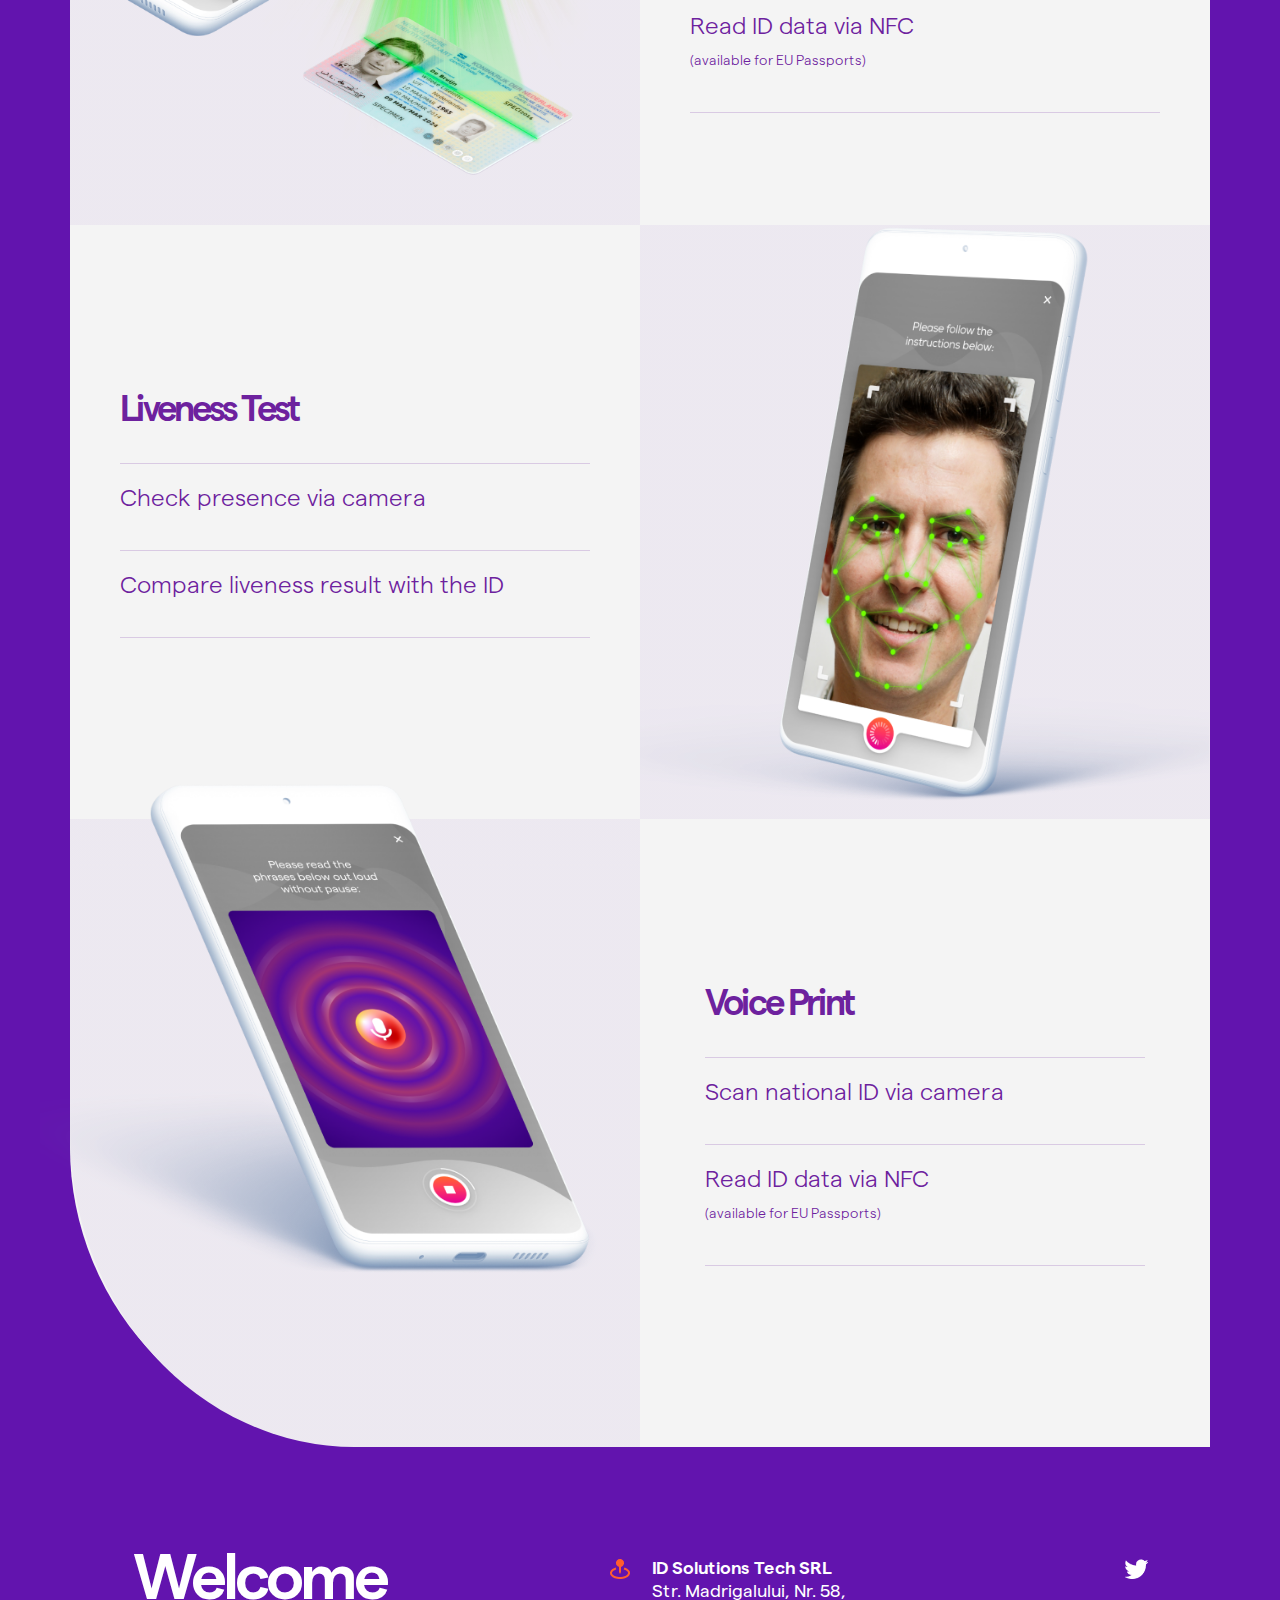
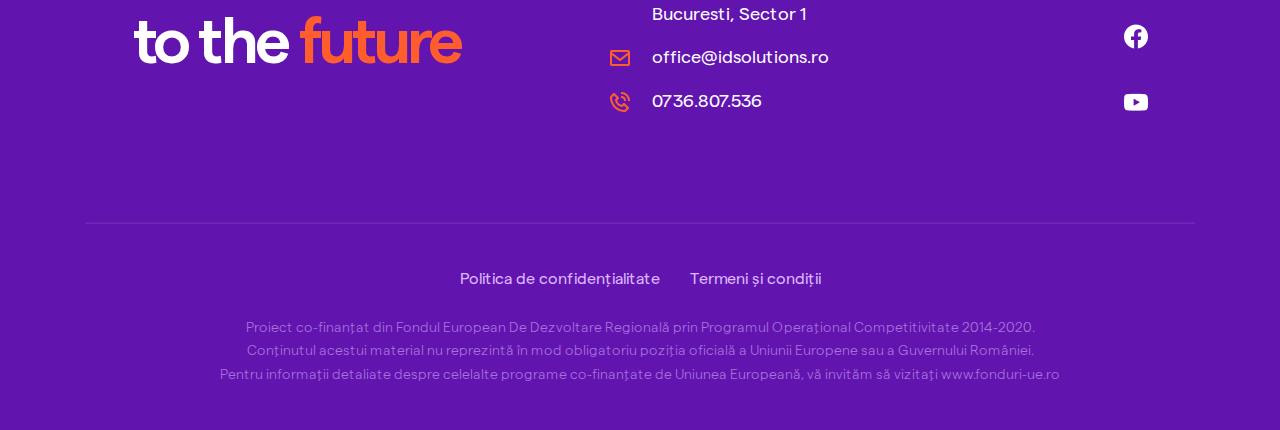
==== commit 9ef03cfa: "[IDAPP-157] [IDAPP-160] [IDAPP-163]" ====
--- a/index.html
+++ b/index.html
@@ -115,7 +115,7 @@
 						<h3>HOW WE COLLECT</h3>
 						<h4>Onboarding</h4>
 						<p class="p--purple p--arrow"><img class="d-block d-xl-none" src="images/arrow_right_mobile.png" alt="">
-							<img class="d-none d-xl-block" src="images/arrow_right.png" alt="">Your data will be collected using our advanced scanning process, followed by a humanity test and comparing face with the one from your ID, finally a voice print will be generated. You can then login with just your face or your voice!.</p>
+							<img class="d-none d-xl-block" src="images/arrow_right.png" alt="">Your data will be collected using our advanced scanning process, followed by a humanity test and comparing face with the one from your ID, finally a voice print will be generated. You can then login with just your face or your voice!</p>
 					</div>
 				</div>
 			</div>
@@ -177,7 +177,7 @@
 					<dl id="contact">
 						<dd class="d-inline-flex align-top justify-content-start">
 							<img height="24" src="images/icon_map_pin.png" alt="">
-							<p><b>D Solutions Tech SRL</b> <br>Str. Madrigalului, Nr. 58, <br> Bucuresti, Sector 1</p></dd>
+							<p><b>ID Solutions Tech SRL</b> <br>Str. Madrigalului, Nr. 58, <br> Bucuresti, Sector 1</p></dd>
 						<dd class="d-flex align-content-top">
 							<img height="24" src="images/icon_mail.png" alt="">
 							<p>office@idsolutions.ro</p>
--- a/css/style.css
+++ b/css/style.css
@@ -11,8 +11,8 @@
 ul.nav-menu { padding-left: 10px; }
 ul.nav-menu li a {font-size: 18px; line-height:31px; letter-spacing: -0.05em; font-weight:600; padding: 0 15px; color: #ffffff; text-decoration: none; 
 	-webkit-transition-duration: 0.3s; -o-transition-duration: 0.3s; transition-duration: 0.3s; }
-ul.nav-menu li a:hover,ul.nav-menu li:hover { color: #F44943; }
-ul.nav-menu li.active {color: #F44943;}
+ul.nav-menu li a:hover,ul.nav-menu li:hover { color: #FF5D2E; }
+ul.nav-menu li.active {color: #FF5D2E;}
 .nav-toggle { display: none; position: absolute; top: 0; right: 0; width: 50px; height: 50px; cursor: pointer; }
 span.icon-bar { position: absolute; right: 12px; display: block; width: 26px; height: 2px; background-color: #ffffff; -webkit-transition-duration: 0.3s; -o-transition-duration: 0.3s; transition-duration: 0.3s; }
 .icon-bar:nth-child(1) { top: 17px; }
--- a/css/xs.css
+++ b/css/xs.css
@@ -6,7 +6,7 @@
 	body{font-family: 'Matter', sans-serif;font-size: 18px; font-weight:400; font-style:normal; color:#6D219E; background-color:#6214AE;}
 	h3 { margin-bottom: 30px; color: #B3B3B3; font-size: 10px; font-weight: 700; font-style: normal; line-height: 13px; letter-spacing:2px}
 	h3.h3--purple {color:#6D219E; font-weight:600; font-size: 24px; line-height:31px; letter-spacing:-2px;}
-	h4 { margin-bottom: 30px; color: #F44943; font-size: 32px;  font-weight: 600; font-style: normal; line-height: 32px; letter-spacing:-3px;}
+	h4 { margin-bottom: 30px; color: #FF5D2E; font-size: 32px;  font-weight: 600; font-style: normal; line-height: 32px; letter-spacing:-3px;}
 	p { font-size: 18px; font-weight: 400; font-style: normal; line-height: 23px;} 
 	.img-fluid {max-width:425px;height: auto;}
 	.gov { background-color: #fff; height:69px; }
@@ -52,7 +52,7 @@
 	body{font-family: 'Matter', sans-serif;font-size: 18px; font-weight:400; font-style:normal; color:#6D219E; background-color:#6214AE;}
 	h3 { margin-bottom: 30px; color: #B3B3B3; font-size: 10px; font-weight: 700; font-style: normal; line-height: 13px; letter-spacing:2px}
 	h3.h3--purple {color:#6D219E; font-weight:600; font-size: 24px; line-height:31px; letter-spacing:-2px;}
-	h4 { margin-bottom: 30px; color: #F44943; font-size: 32px;  font-weight: 600; font-style: normal; line-height: 32px; letter-spacing:-3px;}
+	h4 { margin-bottom: 30px; color: #FF5D2E; font-size: 32px;  font-weight: 600; font-style: normal; line-height: 32px; letter-spacing:-3px;}
 	p { font-size: 18px; font-weight: 400; font-style: normal; line-height: 23px;} 
 	.img-fluid {max-width:425px;height: auto;}
 	.gov { background-color: #fff; height:69px; }
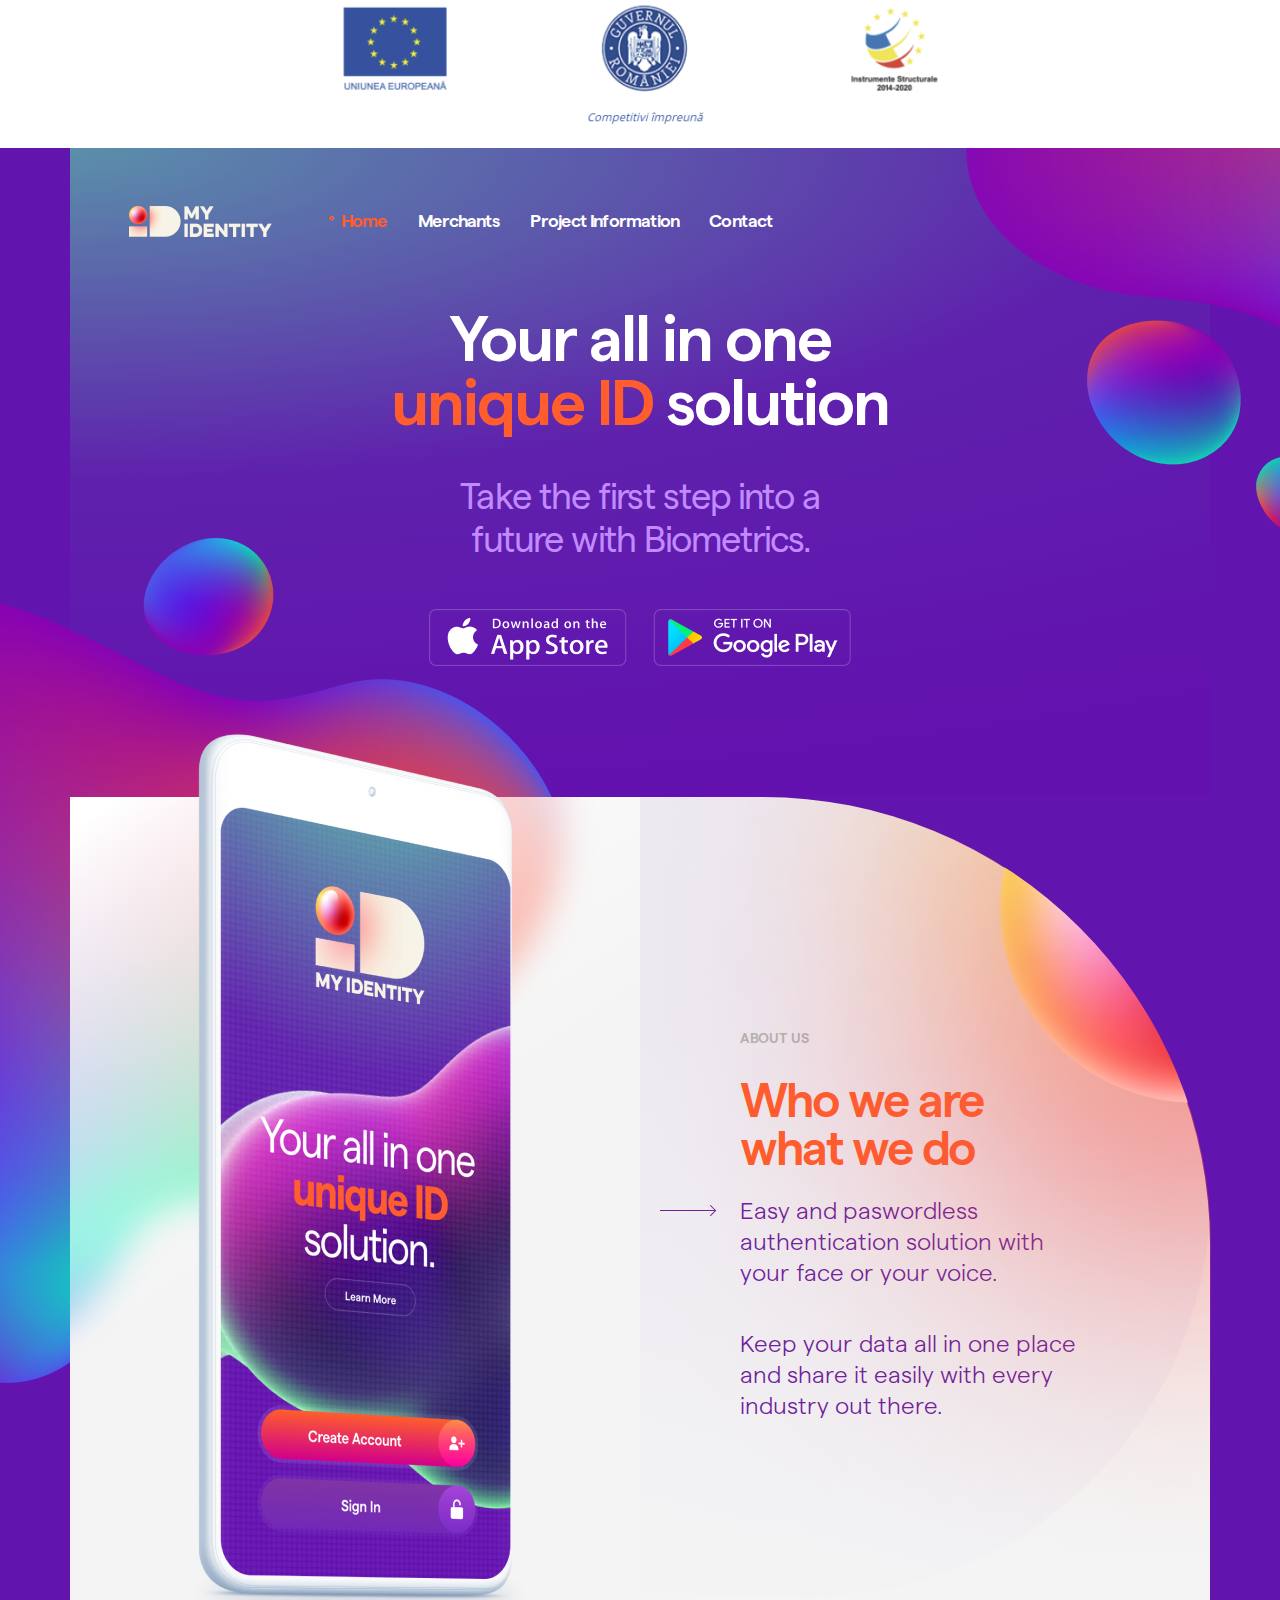
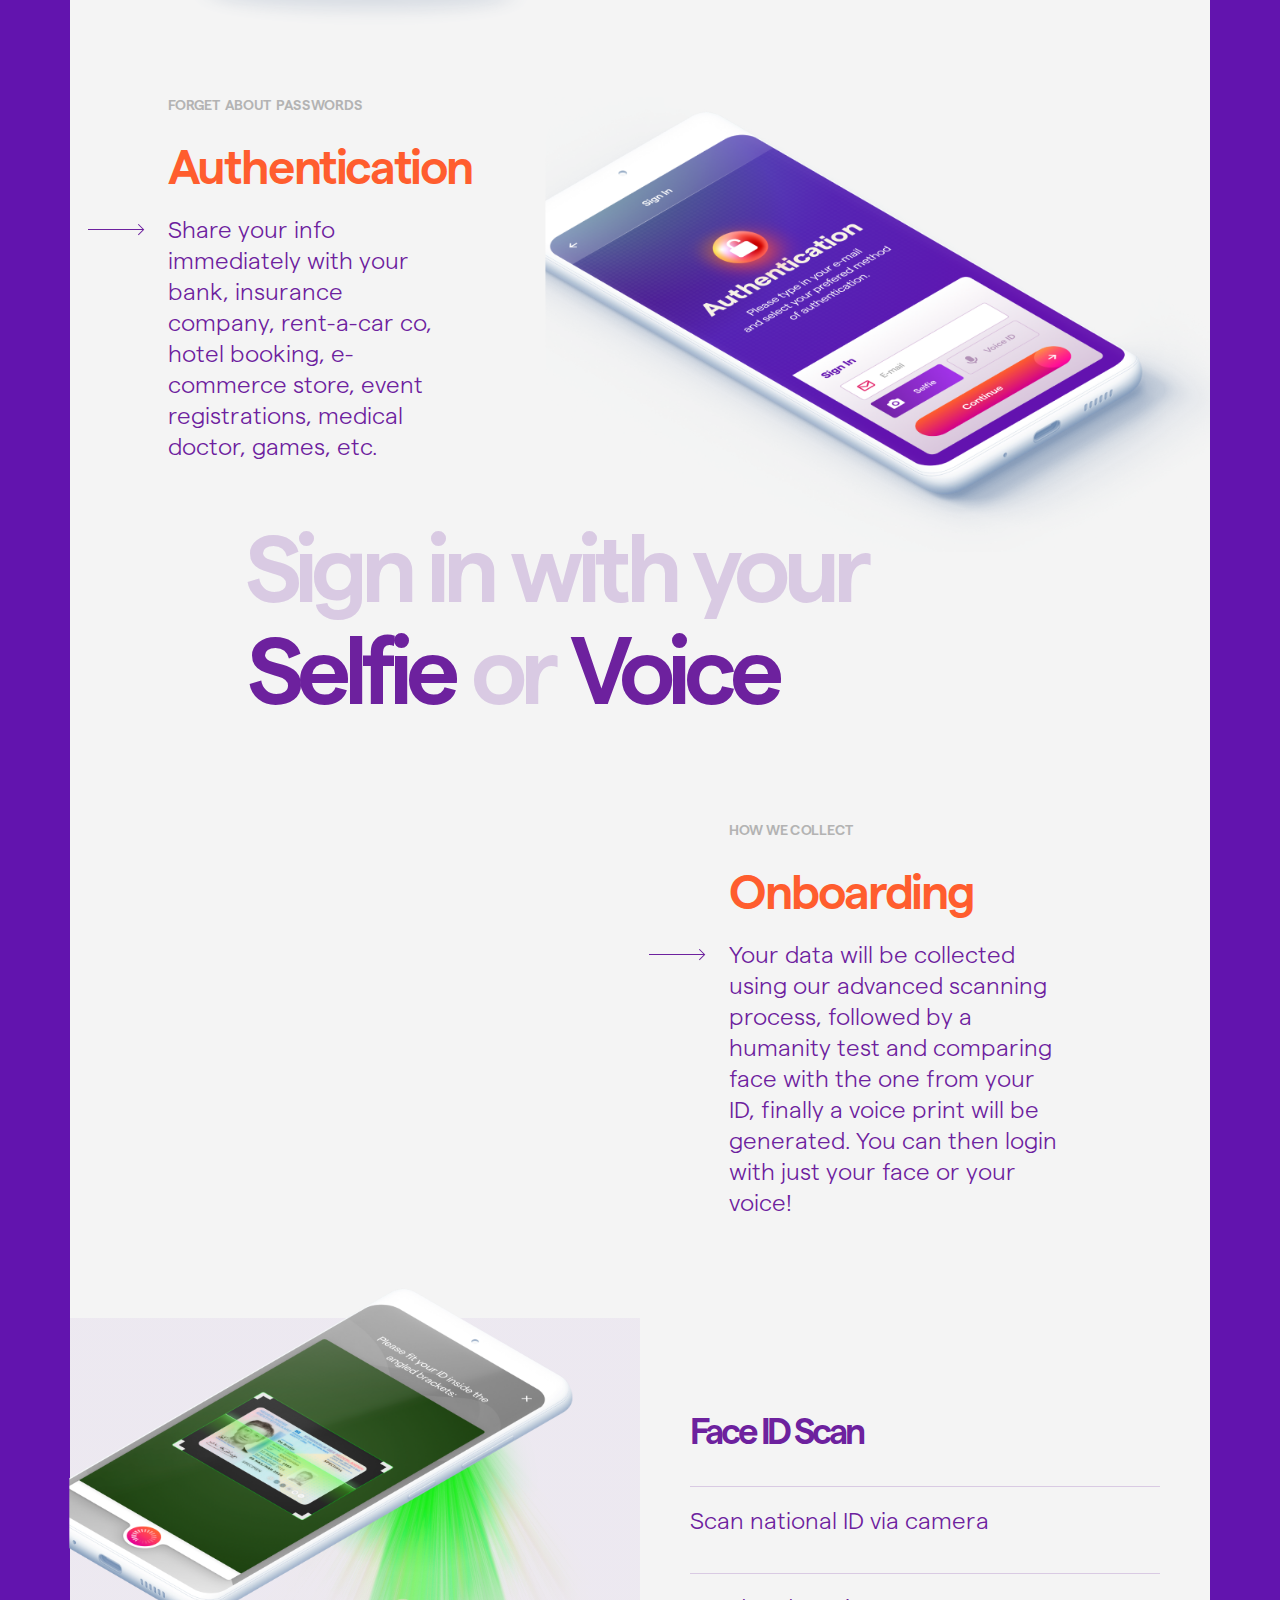
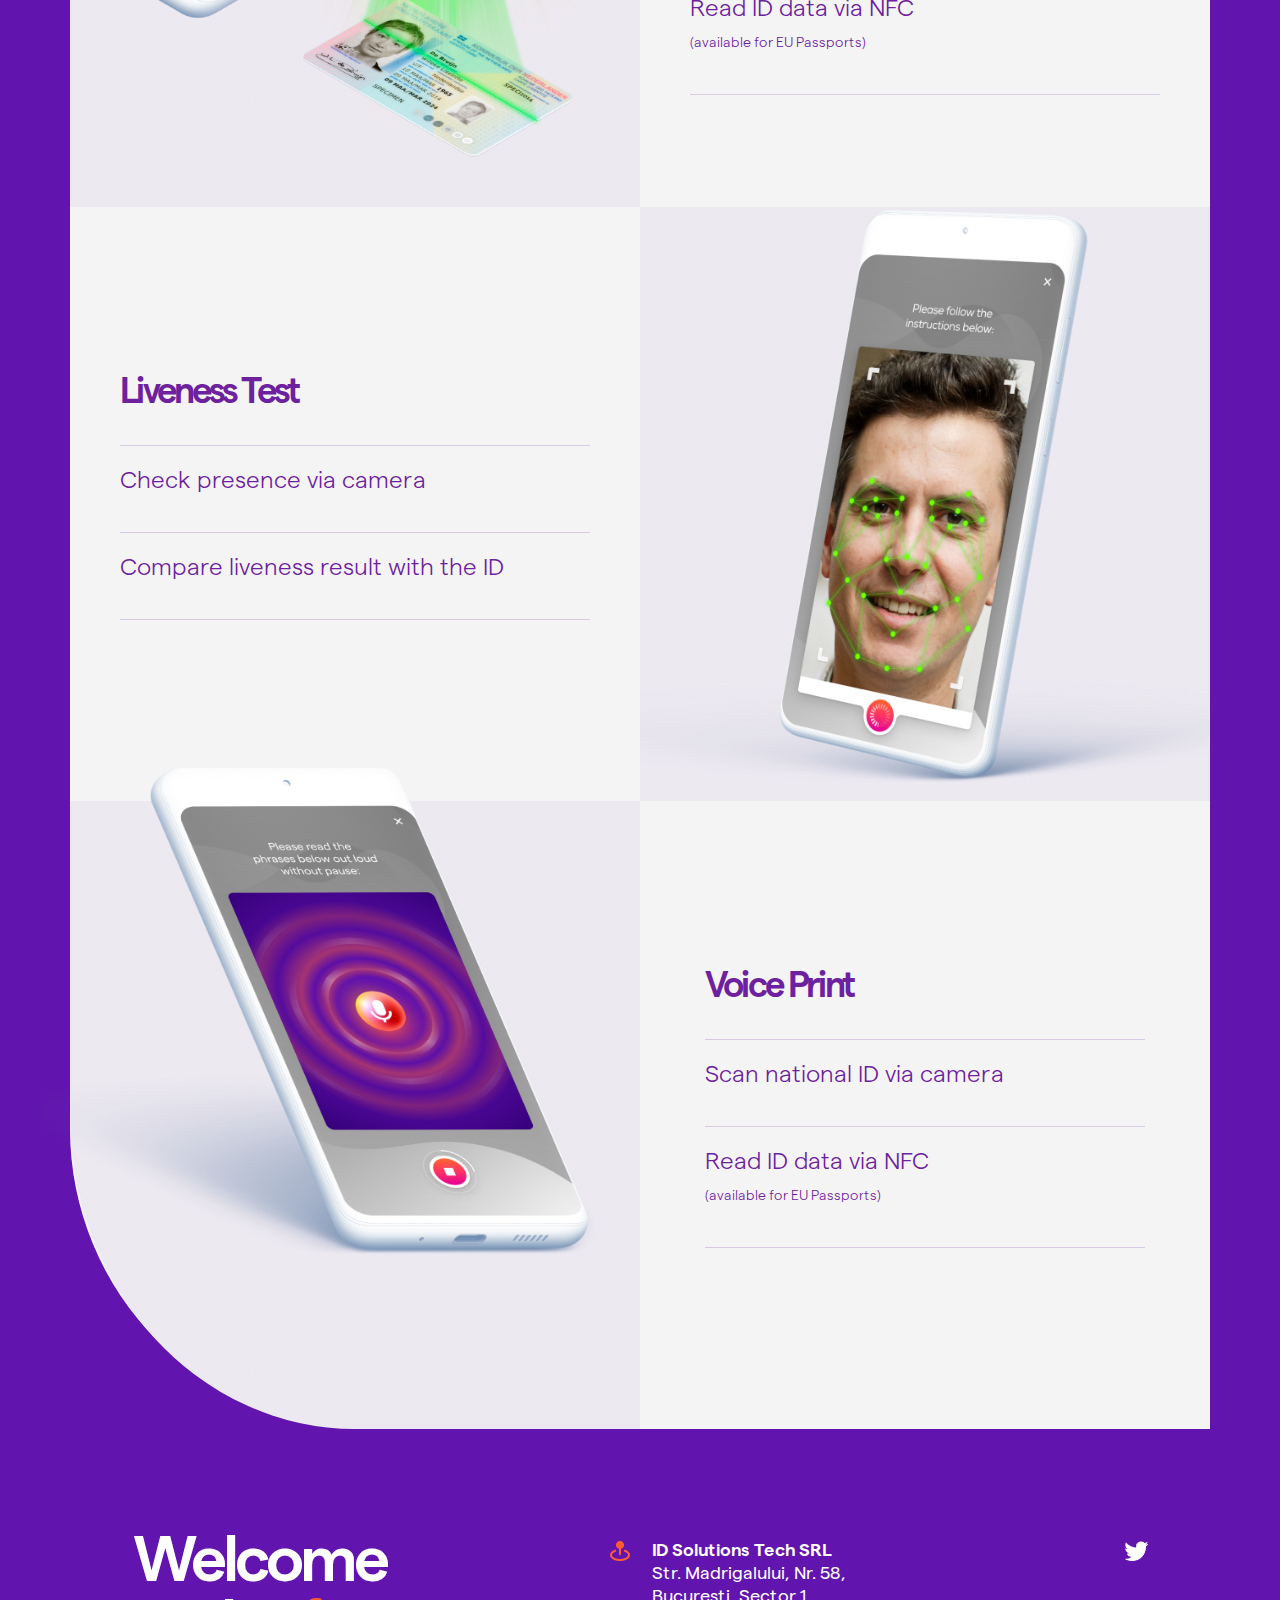
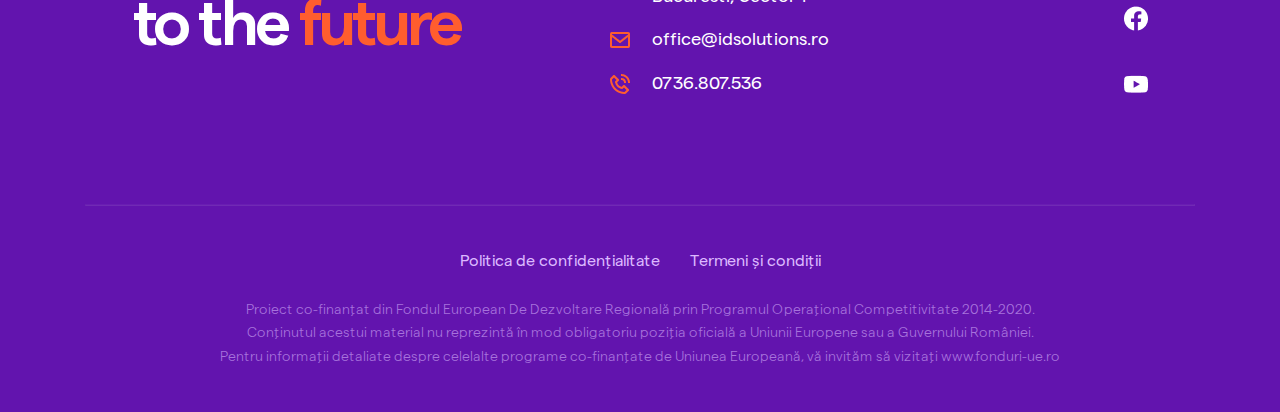
==== commit 462b0101: "[IDAPP-176] [IDAPP-155]" ====
--- a/index.html
+++ b/index.html
@@ -27,24 +27,23 @@
 	<section class="header">
 		<div class="container">
 			<div class="blob_top"><img src="images/blob_top_1920.png" alt=""></div>
-			<div class="menu">		
-				<nav class="navigation">
-			  		<div class="nav-logo has--logo">
-						<img class="d-none d-sm-block" src="images/logo_header.png" alt="">
-						<img class="d-block d-sm-none" src="images/logo_mobile.png" alt="">
-				  	</div>
-					<ul class="nav-menu">
-						<li class="active"><a href="index.html">Home</a></li>
-						<li><a href="merchants.html">Merchants</a></li>
-						<li><a class="nav-menu__contact" href="javascript: scrollToContact();">Contact</a></li>
-					</ul>
-					<div class="nav-toggle">
-						<span class="icon-bar"></span>
-				        <span class="icon-bar"></span>
-				        <span class="icon-bar"></span>
-					</div>
-				</nav>
-			</div>
+            <div class="navigation row d-flex flex-row  justify-content-between justify-content-sm-start">                
+                <div class="nav-logo has--logo">
+                    <img class="d-none d-sm-block" src="images/logo_header.png" alt="">
+                    <img class="d-block d-sm-none" src="images/logo_mobile.png" alt="">
+                </div>
+                <div class="menu d-flex flex-column text-center flex-sm-row">
+                    <a class="active" href="index.html">Home</a>
+                    <a href="merchants.html">Merchants</a>
+                    <a href="project-information.html">Project Information</a>
+                    <a class="nav-menu__contact" href="javascript: scrollToContact();">Contact</a>
+                </div>
+                <div class="nav-toggle">
+                    <span class="icon-bar"></span>
+                    <span class="icon-bar"></span>
+                    <span class="icon-bar"></span>
+                </div>                
+            </div>
 			<div class="header__content text-center">
 				<h1>Your all in one <br> <span class="orange">unique ID</span> solution</h1>
 				<h2>Take the first step into a <br> future with Biometrics.</h2>
@@ -233,7 +232,7 @@
 		document.querySelector(".nav-toggle").addEventListener("click", function(event) {
 			var elementtoggle = document.querySelector(".nav-toggle");
   			elementtoggle.classList.toggle("active");
-			var elementmenu = document.querySelector(".nav-menu");
+			var elementmenu = document.querySelector(".menu");
   			elementmenu.classList.toggle("active");
 			event.preventDefault();
 		}, false);
--- a/css/style.css
+++ b/css/style.css
@@ -1,108 +1,125 @@
 .gov { background-color: #fff; height: 148px; }
-.menu {padding:58px 0 71px 59px}
-.nav__item.has--logo { margin-right: 66px }
-.nav__item a { font-weight: 600; font-style: normal; font-size: 18px; line-height: 19.8px; color:#fff; }
+.navigation { padding: 58px 0 71px 59px }
+.nav-logo { height: 31px; line-height: 31px; padding: 0 41px 0  0; }
+/*.nav__item.has--logo { margin-right: 66px }
+.nav__item a { font-weight: 600; font-style: normal; font-size: 18px; line-height: 19.8px; color: #fff; }*/
+.menu {z-index: 4;}
+.menu a { font-size: 18px; line-height: 31px; letter-spacing: -0.05em; font-weight: 600; padding: 0 15px; color: #ffffff; text-decoration: none; -webkit-transition-duration: 0.3s; -o-transition-duration: 0.3s; transition-duration: 0.3s; }
+.menu a:hover { color: #FF5D2E; content:"\002E";}
+.menu a.active { color: #FF5D2E;}
+.menu a.active::before { content:"\00b0"; padding:0 7px 0 0; vertical-align: middle;}
 /* NAV */
-nav.navigation { position: relative; height: 50px; z-index: 4; clear:both; }
-.nav-logo { float: left; height:31px; line-height: 31px; padding:0 41px 0  0; }
+/*nav.navigation { position: relative; height: 50px; z-index: 4; clear: both; }
+.nav-logo { float: left; height: 31px; line-height: 31px; padding: 0 41px 0  0; }
 ul.nav-menu,
 ul.nav-menu li,
 ul.nav-menu li a { float: left; }
 ul.nav-menu { padding-left: 10px; }
-ul.nav-menu li a {font-size: 18px; line-height:31px; letter-spacing: -0.05em; font-weight:600; padding: 0 15px; color: #ffffff; text-decoration: none; 
-	-webkit-transition-duration: 0.3s; -o-transition-duration: 0.3s; transition-duration: 0.3s; }
-ul.nav-menu li a:hover,ul.nav-menu li:hover { color: #FF5D2E; }
-ul.nav-menu li.active {color: #FF5D2E;}
+ul.nav-menu li a { font-size: 18px; line-height: 31px; letter-spacing: -0.05em; font-weight: 600; padding: 0 15px; color: #ffffff; text-decoration: none; -webkit-transition-duration: 0.3s; -o-transition-duration: 0.3s; transition-duration: 0.3s; }
+ul.nav-menu li a:hover,
+ul.nav-menu li:hover { color: #FF5D2E; }
+ul.nav-menu li.active { color: #FF5D2E; }*/
 .nav-toggle { display: none; position: absolute; top: 0; right: 0; width: 50px; height: 50px; cursor: pointer; }
 span.icon-bar { position: absolute; right: 12px; display: block; width: 26px; height: 2px; background-color: #ffffff; -webkit-transition-duration: 0.3s; -o-transition-duration: 0.3s; transition-duration: 0.3s; }
 .icon-bar:nth-child(1) { top: 17px; }
 .icon-bar:nth-child(2) { top: 24px; }
 .icon-bar:nth-child(3) { top: 31px; }
+
 /* ICON BARS ANIMATION */
 .nav-toggle.active .icon-bar:nth-child(1) { top: 24px; -webkit-transform: rotate(45deg); -moz-transform: rotate(45deg); transform: rotate(45deg); }
 .nav-toggle.active .icon-bar:nth-child(2) { width: 0; }
 .nav-toggle.active .icon-bar:nth-child(3) { top: 24px; -webkit-transform: rotate(-45deg); -moz-transform: rotate(-45deg); transform: rotate(-45deg); }
-.header__content {position:relative; z-index: 1;}
-.header .container {background: radial-gradient(189.44% 101.64% at 0% 0%, rgba(96, 218, 150, 0.7) 0%, rgba(111, 38, 159, 0.7) 100%), linear-gradient(0deg, #6D219E, #6D219E), #FFFFFF;
-					background-blend-mode: hard-light, normal, normal; padding-bottom:125px; position:relative;}
-.header .blob_top {position: absolute; top:0; right:-400px; opacity:0.8;}
-.header .blob_bottom { position: absolute;bottom:-750px; left:-345px; opacity:0.8; }
-.header h1 { font-weight: 600; font-size: 64px; line-height: 64px; color:#fff; letter-spacing:-2px }
+.header__content { position: relative; z-index: 1; }
+.header .container { background: radial-gradient(189.44% 101.64% at 0% 0%, rgba(96, 218, 150, 0.7) 0%, rgba(111, 38, 159, 0.7) 100%), linear-gradient(0deg, #6D219E, #6D219E), #FFFFFF; background-blend-mode: hard-light, normal, normal; padding-bottom: 125px; position: relative; }
+.header .blob_top { position: absolute; top: 0; right: -400px; opacity: 0.8; }
+.header .blob_bottom { position: absolute; bottom: -750px; left: -345px; opacity: 0.8; }
+.header h1 { font-weight: 600; font-size: 64px; line-height: 64px; color: #fff; letter-spacing: -2px }
 .header h2 { margin-top: 40px; font-weight: 400; font-size: 36px; line-height: 43px; letter-spacing: -1px; color: #C18BFF; }
-.header__download {margin-top:46px; }
-.header__download .dowload__btn { margin:0 11px; display: inline-block;}
-.p--arrow { margin:0 0 50px 0;}
-.p--arrow img { margin:0 0 -20px -80px; }
+.header__download { margin-top: 46px; }
+.header__download .dowload__btn { margin: 0 11px; display: inline-block; }
+.p--arrow { margin: 0 0 50px 0; }
+.p--arrow img { margin: 0 0 -20px -80px; }
 .aboutus__left { background: url(../images/bg_left_whoweare.png) -50px 0 no-repeat #F4F4F4; position: relative; min-height: 900px }
-.homescreen { position: absolute; top:-110px; z-index:10; }
-.aboutus__right {background: #F4F4F4;border-radius: 0px 447px 0px 0px;}
-.aboutus__right .orb {position: absolute; width: 665px; height:799px; right:-1px; top:0; background: url(../images/ball_desktop.png) no-repeat; border-radius: 0px 447px 0px 0px; 
-	filter: drop-shadow(-106.56px -71.04px 213.12px rgba(255, 184, 0, 0.2)), drop-shadow(0px 124.32px 390.72px #F64E43);}
-.aboutus__right .gradient {background: linear-gradient(193.96deg, rgba(98, 20, 174, 0.05) 36.95%, rgba(98, 20, 174, 0) 103.78%); border-radius: 0px 447px 447px 0px;height: 799px;}
-.aboutus__right .arrow-right, .howwecollect .arrow-right { margin:0 60px 100px 40px;}
-.aboutus__text { width:336px; margin:100px 0 0 100px}       
+.homescreen { position: absolute; top: -110px; z-index: 10; }
+.aboutus__right { background: #F4F4F4; border-radius: 0px 447px 0px 0px; }
+.aboutus__right .orb { position: absolute; width: 665px; height: 799px; right: -1px; top: 0; background: url(../images/ball_desktop.png) no-repeat; border-radius: 0px 447px 0px 0px; filter: drop-shadow(-106.56px -71.04px 213.12px rgba(255, 184, 0, 0.2)), drop-shadow(0px 124.32px 390.72px #F64E43); }
+.aboutus__right .gradient { background: linear-gradient(193.96deg, rgba(98, 20, 174, 0.05) 36.95%, rgba(98, 20, 174, 0) 103.78%); border-radius: 0px 447px 447px 0px; height: 799px; }
+.aboutus__right .arrow-right,
+.howwecollect .arrow-right { margin: 0 60px 100px 40px; }
+.aboutus__text { width: 336px; margin: 100px 0 0 100px }
 .aboutus__text p { margin-bottom: 40px; }
-.auth__left .arrow-right { margin:0 20px 100px 10px;}
-.auth .container, .howwecollect .container, .with--background { background:#F4F4F4; }
-.auth__text, .howwecollect__text { width:336px;}
-.auth__title {color: #D9CAE3; font-size: 96px; font-style: normal; line-height:100px; font-weight:600; letter-spacing:-7px; margin:-30px 0 0 160px;}
-.auth__title span {color: #6D219E; display: inline-block; padding:2px}
-.auth__title span:hover {color: #fff;background: linear-gradient(87.88deg, #FF5E2D 3.57%, #D2008B 96.43%), #000000; padding:2px}
-.auth_right {overflow: hidden;}
-.howwecollect__text {margin-right: 130px}
-.image--background {background: linear-gradient(0deg, rgba(98, 20, 174, 0.05), rgba(98, 20, 174, 0.05))  #F4F4F4;}
-.faceidscan__image img {margin:-35px 0 0 -1px;}
+.auth__left .arrow-right { margin: 0 20px 100px 10px; }
+.auth .container,
+.howwecollect .container,
+.with--background { background: #F4F4F4; }
+.auth__text,
+.howwecollect__text { width: 336px; }
+.auth__title { color: #D9CAE3; font-size: 96px; font-style: normal; line-height: 100px; font-weight: 600; letter-spacing: -7px; margin: -30px 0 0 160px; }
+.auth__title span { color: #6D219E; display: inline-block; padding: 2px }
+.auth__title span:hover { color: #fff; background: linear-gradient(87.88deg, #FF5E2D 3.57%, #D2008B 96.43%), #000000; padding: 2px }
+.auth_right { overflow: hidden; }
+.howwecollect__text { margin-right: 130px }
+.image--background { background: linear-gradient(0deg, rgba(98, 20, 174, 0.05), rgba(98, 20, 174, 0.05))  #F4F4F4; }
+.faceidscan__image img { margin: -35px 0 0 -1px; }
 .step--odd { padding-right: 170px; padding-left: 94px; }
 .step--even { padding-right: 94px; padding-left: 170px; }
-p.p--purple span {font-size: 14px;}
-.step--even hr, .step--odd hr { background-color: #D9CAE3; border:0; border-top:1px solid #D9CAE3; margin:20px 0; }
-.voiceprint__image { border-radius: 0 0 0 50%; position:relative; height: 628px;}
-.voiceprint__image img { position: absolute; top:-40px;left: -100px; }
+p.p--purple span { font-size: 14px; }
+.step--even hr,
+.step--odd hr { background-color: #D9CAE3; border: 0; border-top: 1px solid #D9CAE3; margin: 20px 0; }
+.voiceprint__image { border-radius: 0 0 0 50%; position: relative; height: 628px; }
+.voiceprint__image img { position: absolute; top: -40px; left: -100px; }
+.topreasons .container { position: relative; z-index: 1; }
+.roundcorner--top { border-radius: 0 300px 0 0; background: #F4F4F4; }
+.roundcorner--bottom { border-radius: 0 0 0 300px; background: #F4F4F4; }
+.topreasons  h3 { margin-top: 117px; }
+.topreasons  p { color: #6D219E; }
+.topreasons hr { border-top: 1px solid #A772DC; opacity: 0.9; }
+.howregister .container { background: #F4F4F4; }
+.howregister__text { width: 336px; margin: 0 100px 0 40px; }
+.button__cta { background: linear-gradient(180deg, #FF5E2C 0%, #D2008B 100%), #6D219E; border-radius: 57px; padding: 0 0 0 20px; color: #fff; font-weight: 500; font-size: 18px; display: inline-block; }
+.button__cta.cta--normal span { display: inline-block; background: linear-gradient(180deg, #575757 0%, #222222 100%), #FF5E2C; mix-blend-mode: color-dodge; border-radius: 0px 57px 57px 0px; padding: 13px 20px 13px 10px; margin-left: 10px }
+.button__cta.cta--login { padding: 0 20px 0 0; }
+.button__cta.cta--login span { display: inline-block; border-radius: 0px 57px 57px 0px; padding: 13px 0 13px 20px; margin-right: 10px }
+.howregister .button__cta { margin-top: 30px; }
+.howregister .row--cta .button__cta { margin: 30px 125px 0 0; }
+pre { background: #333333; color: #89BDFF; padding: 0; tab-size: 1; word-break: normal; position: relative; line-height: 16px; font-size: 12px; border-radius: 5px; min-width: 100px; max-width: 100%; overflow: hidden; clear: both; }
+pre code { background: 0 0; white-space: pre; display: block; max-width: 100%; min-width: 100px; font-size: 12px; padding: 0; }
+code span { color: #89BDFF }
+code span.yellow { color: #BDB76B }
+code span.green { color: #71A830 }
+.howregister__last { margin-bottom: 150px; }
+.demo .container { position: relative; z-index: 1; }
+.demo  h3 { margin-top: 100px; }
+.merchant_secret { background: #FFFFFF; border: 1px solid #D9CAE3; box-sizing: border-box; border-radius: 8px; padding: 20px; margin-top: 40px; }
+.merchant_secret input { background: linear-gradient(0deg, #FFFFFF, #FFFFFF), #FBFBFB; border: 1px solid #D5B9D9; color: #999999; box-sizing: border-box; border-radius: 4px; width: 100%; padding: 10px 15px }
+.important { border: 1px solid #FF0000; box-sizing: border-box; border-radius: 10px; padding: 10px 10px 10px 50px; margin-bottom: 15px; background: url(../images/warning.png) 10px 15px no-repeat; }
+.important p { font-size: 18px; font-style: normal; font-weight: 300; line-height: 23px; letter-spacing: 0em; text-align: left; margin: 0 }
+.important__heading { color: #FF0000; font-weight: 500; }
+.note { border: 1px solid #0085FF; box-sizing: border-box; border-radius: 10px; padding: 10px 10px 10px 50px; margin-bottom: 15px; background: url(../images/info.png) 10px 15px no-repeat; }
+.note p { font-size: 18px; font-style: normal; font-weight: 300; line-height: 23px; letter-spacing: 0em; text-align: left; margin: 0 }
+.note__heading { color: #0085FF; font-weight: 500; }
+.row--last { margin-bottom: 100px; }
+.bottom-spacer { min-height: 200px; }
 
-.topreasons .container { position:relative; z-index: 1;}
-.roundcorner--top {border-radius: 0 300px 0 0; background:#F4F4F4;}
-.roundcorner--bottom {border-radius: 0 0 0 300px; background:#F4F4F4;}
-.topreasons  h3 {margin-top: 117px;}
-.topreasons  p { color:#6D219E;}
-.topreasons hr {border-top:1px solid #A772DC;opacity: 0.9;}
-.howregister .container { background:#F4F4F4;}
-.howregister__text { width: 336px; margin: 0 100px 0 40px;}
-.button__cta {background: linear-gradient(180deg, #FF5E2C 0%, #D2008B 100%), #6D219E;border-radius:57px; padding:0 0 0 20px; color:#fff; font-weight: 500; font-size:18px; display: inline-block;}
-.button__cta.cta--normal span {display: inline-block;background: linear-gradient(180deg, #575757 0%, #222222 100%), #FF5E2C; mix-blend-mode: color-dodge; border-radius: 0px 57px 57px 0px;
- 					padding:13px 20px 13px 10px; margin-left:10px}
-.button__cta.cta--login { padding:0 20px 0 0; }
-.button__cta.cta--login span {display: inline-block; border-radius: 0px 57px 57px 0px; padding:13px 0 13px 20px; margin-right:10px}
-.howregister .button__cta { margin-top: 30px; }
-.howregister .row--cta .button__cta { margin:30px 125px 0 0; }
-pre { background: #333333; color:#89BDFF; padding:0; tab-size:1; word-break: normal; position: relative; line-height:16px; font-size: 12px; border-radius:5px; min-width: 100px; max-width:100%;
-			overflow: hidden; clear:both;}
-pre code {background: 0 0; white-space: pre; display: block; max-width: 100%; min-width: 100px; font-size: 12px; padding:0;}
-code span {color:#89BDFF}
-code span.yellow {color:#BDB76B }
-code span.green {color:#71A830 }
-.howregister__last { margin-bottom:150px;}
-.demo .container { position:relative; z-index: 1;}
-.demo  h3 {margin-top: 100px;}
-.merchant_secret { background: #FFFFFF; border: 1px solid #D9CAE3; box-sizing: border-box; border-radius: 8px; padding:20px; margin-top:40px; }
-.merchant_secret input {background: linear-gradient(0deg, #FFFFFF, #FFFFFF), #FBFBFB; border: 1px solid #D5B9D9;color: #999999; box-sizing: border-box; border-radius: 4px; width:100%; padding: 10px 15px}
-.important {border: 1px solid #FF0000; box-sizing: border-box; border-radius: 10px; padding:10px 10px 10px 50px; margin-bottom:15px; background:url(../images/warning.png) 10px 15px no-repeat; }
-.important p { font-size: 18px; font-style: normal; font-weight: 300; line-height: 23px; letter-spacing: 0em; text-align: left; margin:0 }
-.important__heading {color: #FF0000; font-weight: 500;}
-.note {border: 1px solid #0085FF; box-sizing: border-box; border-radius: 10px; padding:10px 10px 10px 50px; margin-bottom:15px; background:url(../images/info.png) 10px 15px no-repeat; }
-.note p { font-size: 18px; font-style: normal; font-weight: 300; line-height: 23px; letter-spacing: 0em; text-align: left; margin:0 }
-.note__heading {color: #0085FF; font-weight: 500;}
-.row--last { margin-bottom: 100px; }
-.bottom-spacer{ min-height: 200px; }
-footer { padding:100px 0 40px 0; }
-footer h3, footer dl p {color:#fff;}
-footer h3 {font-weight: 600px; font-size:96px; line-height: 96px; letter-spacing:-7px,}
+/*project information */
+.projectInformation { position: relative; }
+.projectInformation .container { border-radius: 0 300px 0 300px; background: #fff; padding: 170px 0; }
+h3.h3--proinfo { color: #B3B3B3; font-size: 24px; font-weight: 600; font-style: normal; line-height: 1; letter-spacing: -0.02em; margin-bottom: 30px; }
+ul.list--proinfo { list-style: none; margin-bottom: 30px; }
+ul.list--proinfo li { font-size: 23px; font-weight: 300; font-style: normal; line-height: 24px; color: #595959; margin-bottom: 10px; padding: 0; }
+
+footer { padding: 100px 0 40px 0; }
+footer h3,
+footer dl p { color: #fff; }
+footer h3 { font-weight: 600px; font-size: 96px; line-height: 96px; letter-spacing: -7px, }
 footer dl { margin-top: 30px; }
-footer dl p {font-weight: 400;font-style:normal; font-size: 18px; line-height: 23px; padding-left:20px; margin:0;}
-.social-icons { margin-top: 30px;}
+footer dl p { font-weight: 400; font-style: normal; font-size: 18px; line-height: 23px; padding-left: 20px; margin: 0; }
+.social-icons { margin-top: 30px; }
 footer dl dd { margin-bottom: 20px }
 .social-icons a { margin-bottom: 35px }
-.social-icons a:last-child,footer dl dd:last-child {margin-bottom:0;}
-footer hr {border-top:1px solid #A772DC; margin:100px 0 45px 0;opacity: 0.1;}
-.policy a { font-size: 16px; line-height: 20px; color: #DCB9FF; margin-bottom: 30px; padding:0 15px; }
-.policy p {color:#A772DC; font-size:14px; line-height: 18px; letter-spacing:0; text-align: center; margin-bottom:5px;}
-.policy p a {color:#A772DC; font-size:14px; padding:0; margin:0;}+.social-icons a:last-child,
+footer dl dd:last-child { margin-bottom: 0; }
+footer hr { border-top: 1px solid #A772DC; margin: 100px 0 45px 0; opacity: 0.1; }
+.policy a { font-size: 16px; line-height: 20px; color: #DCB9FF; margin-bottom: 30px; padding: 0 15px; }
+.policy p { color: #A772DC; font-size: 14px; line-height: 18px; letter-spacing: 0; text-align: center; margin-bottom: 5px; }
+.policy p a { color: #A772DC; font-size: 14px; padding: 0; margin: 0; }
--- a/css/xs.css
+++ b/css/xs.css
@@ -46,6 +46,8 @@
 	footer h3 {font-weight: 600px; font-size:64px; line-height: 64px; letter-spacing:-4px; text-align: center;}
 	footer hr {  margin: 20px 0 15px 0; }
 	footer dl { padding-left:51px }
+	ul.nav-menu li,
+ul.nav-menu li a { float: none; }
 }
 @media screen and (max-width: 575px)
 {
@@ -59,8 +61,10 @@
 	.gov__icons img { height:68px; }
 	.header .blob_top, .header .blob_bottom {display: none;}
 	.header .menu,.header .nav-menu { z-index: 4; }
+	.menu { margin-right: 120px; }
 	.header .header__content { z-index: 2; }
-	.menu {padding: 10px 0 20px}
+	.navigation {padding: 10px 0 20px}
+	.nav-logo { padding:0 10px; }
 	.aboutus__right {min-height:100px; display: table;}
 	.aboutus__text { width:218px; margin:0 0 50px 70px; min-height:348.53px;}
 	.aboutus__text h3 { margin-top:75px; }
@@ -103,4 +107,12 @@
 	 					padding:13px 20px 13px 10px; margin-left:10px}
 	.button__cta.cta--login { padding:0 20px 0 0; }
 	.button__cta.cta--login span {display: inline-block; border-radius: 0px 57px 57px 0px; padding:13px 0 13px 20px; margin-right:10px}
-}+}
+@media screen and (max-width: 320px)
+{
+	.menu { margin-right: 58px; }
+}
+@media screen and (min-width: 321px) and (max-width: 375px)  
+{
+	.menu { margin-right: 80px; }
+}
--- a/css/md.css
+++ b/css/md.css
@@ -8,13 +8,14 @@
 	footer h3 { font-weight: 600px; font-size: 64px; line-height: 64px; letter-spacing: -4px; text-align: left; }
 	footer dl,
 	.social-icons { margin-top: 10px; }
+
 }
 @media screen and (max-width:767px) {
-	ul.nav-menu {display: none; width: 100%; height: 0; padding: 0; overflow: hidden; }
-	ul.nav-menu.active { display:block; min-height:150px; }
-	ul.nav-menu li { width: 100%; }
-	ul.nav-menu li a { width: 100%; padding: 0; text-align: center; }
-	ul.nav-menu li a:hover { background-color: #1c1c1c; }
+	.menu {display: none; height: 0; padding: 0; overflow: hidden; }
+	.menu.active { display:block; min-height:150px;}
+	/*ul.nav-menu li { width: 100%; }*/
+	/*ul.nav-menu li a { width: 100%; padding: 0; text-align: center; }
+	ul.nav-menu li a:hover { background-color: #1c1c1c; }*/
 	.nav-toggle { display: block; }
 }
 @media screen and (min-width:768px){
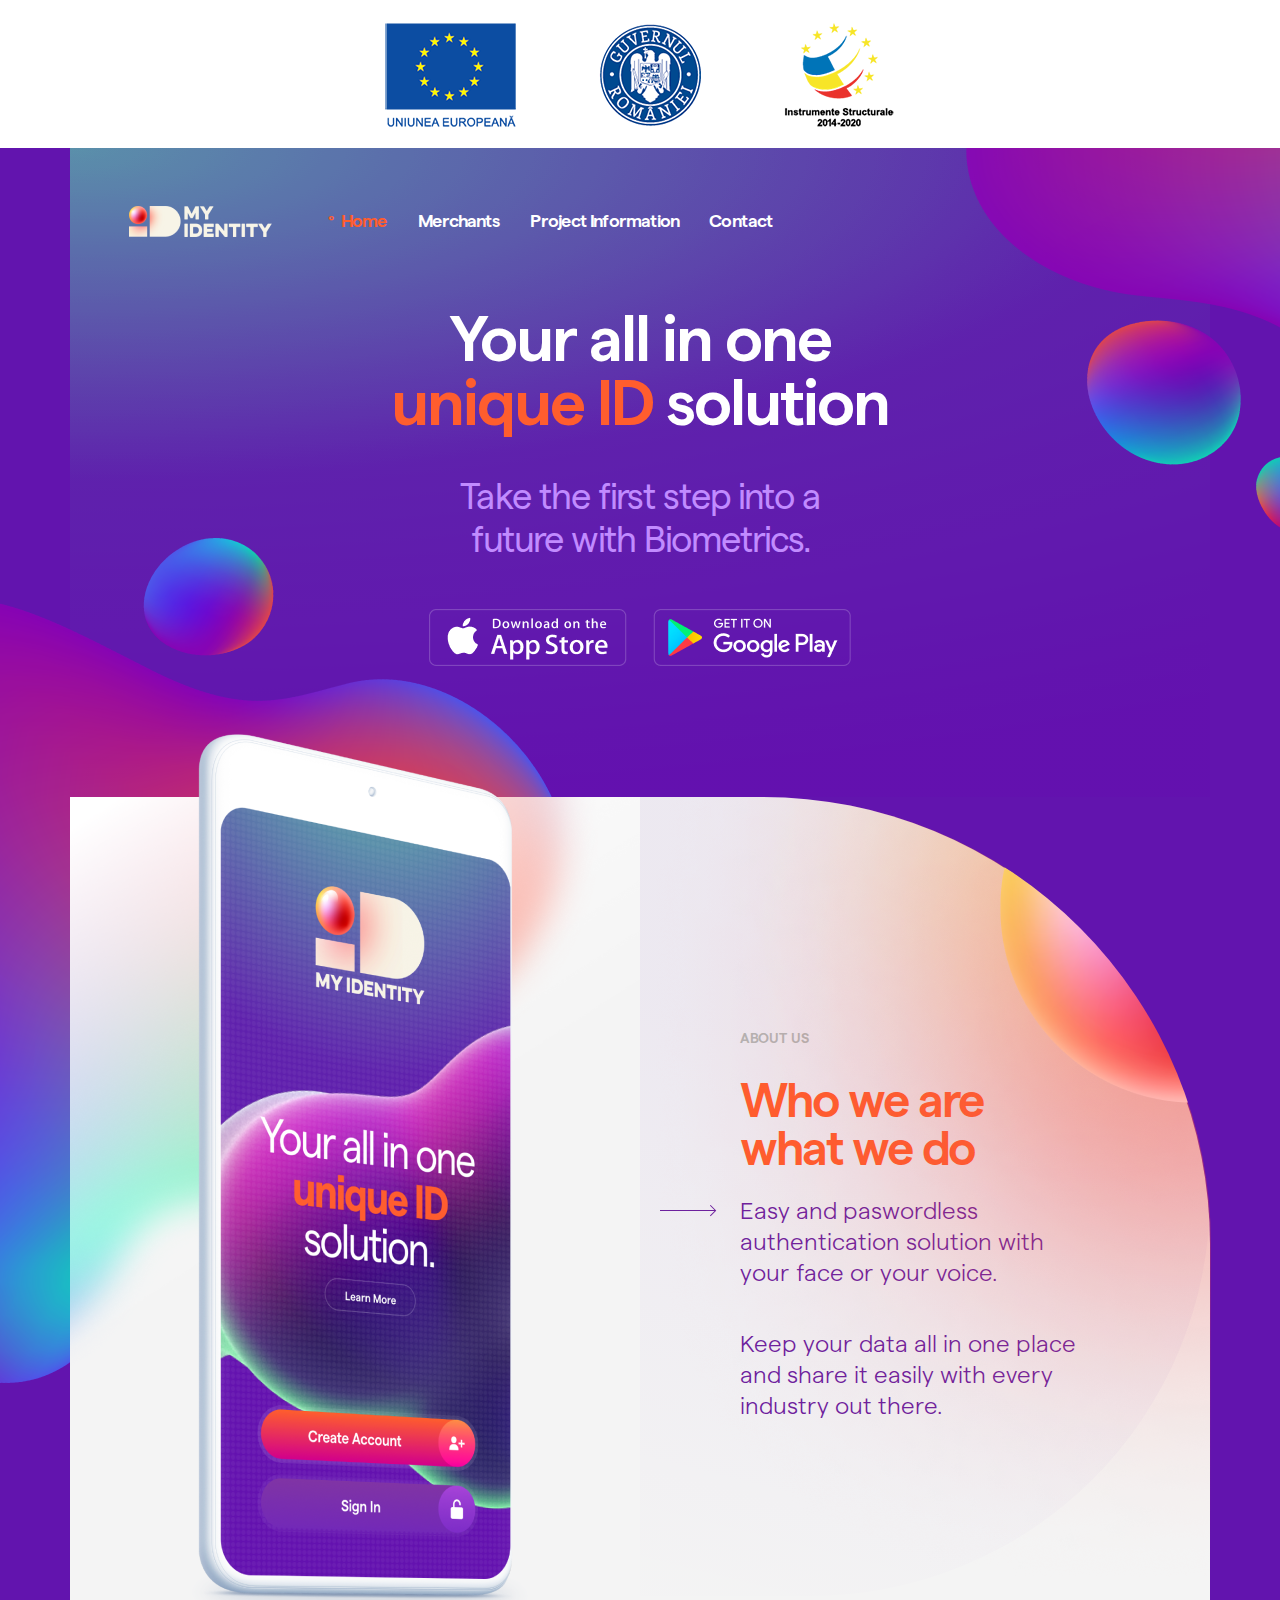
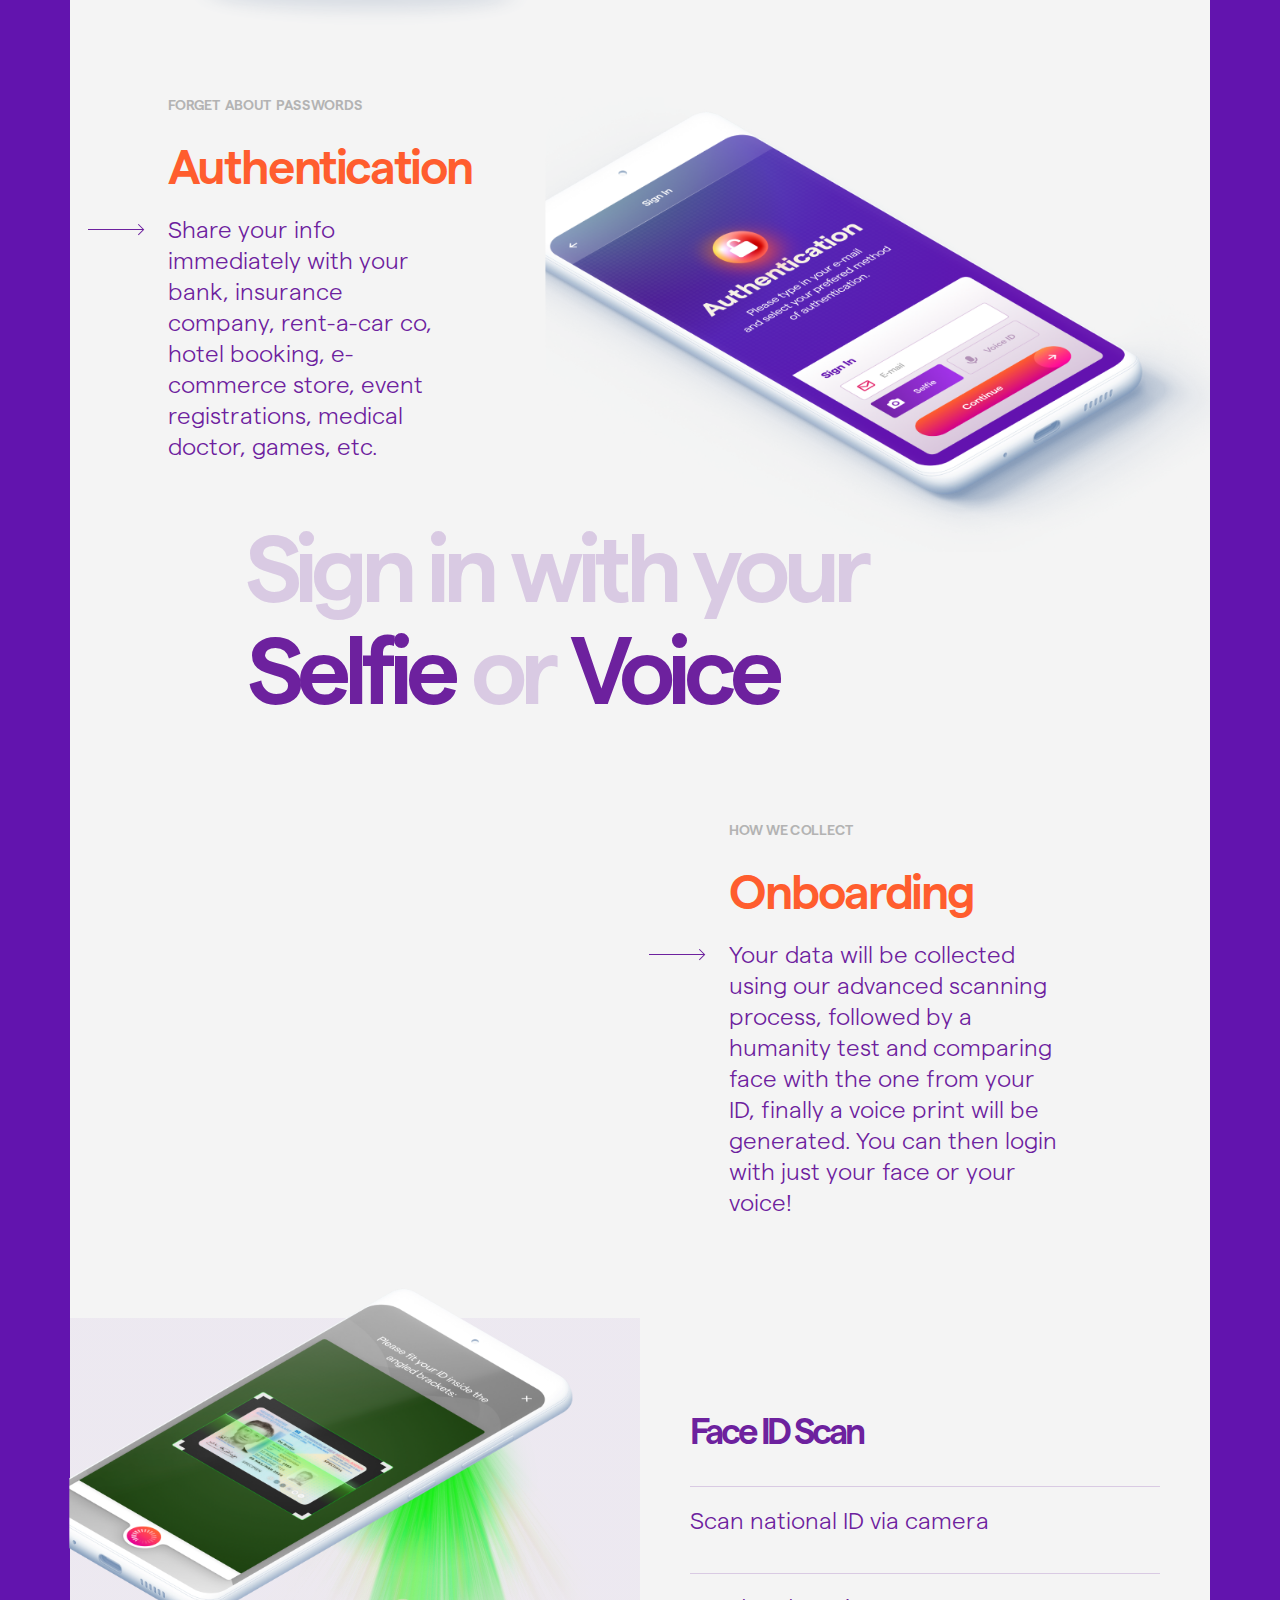
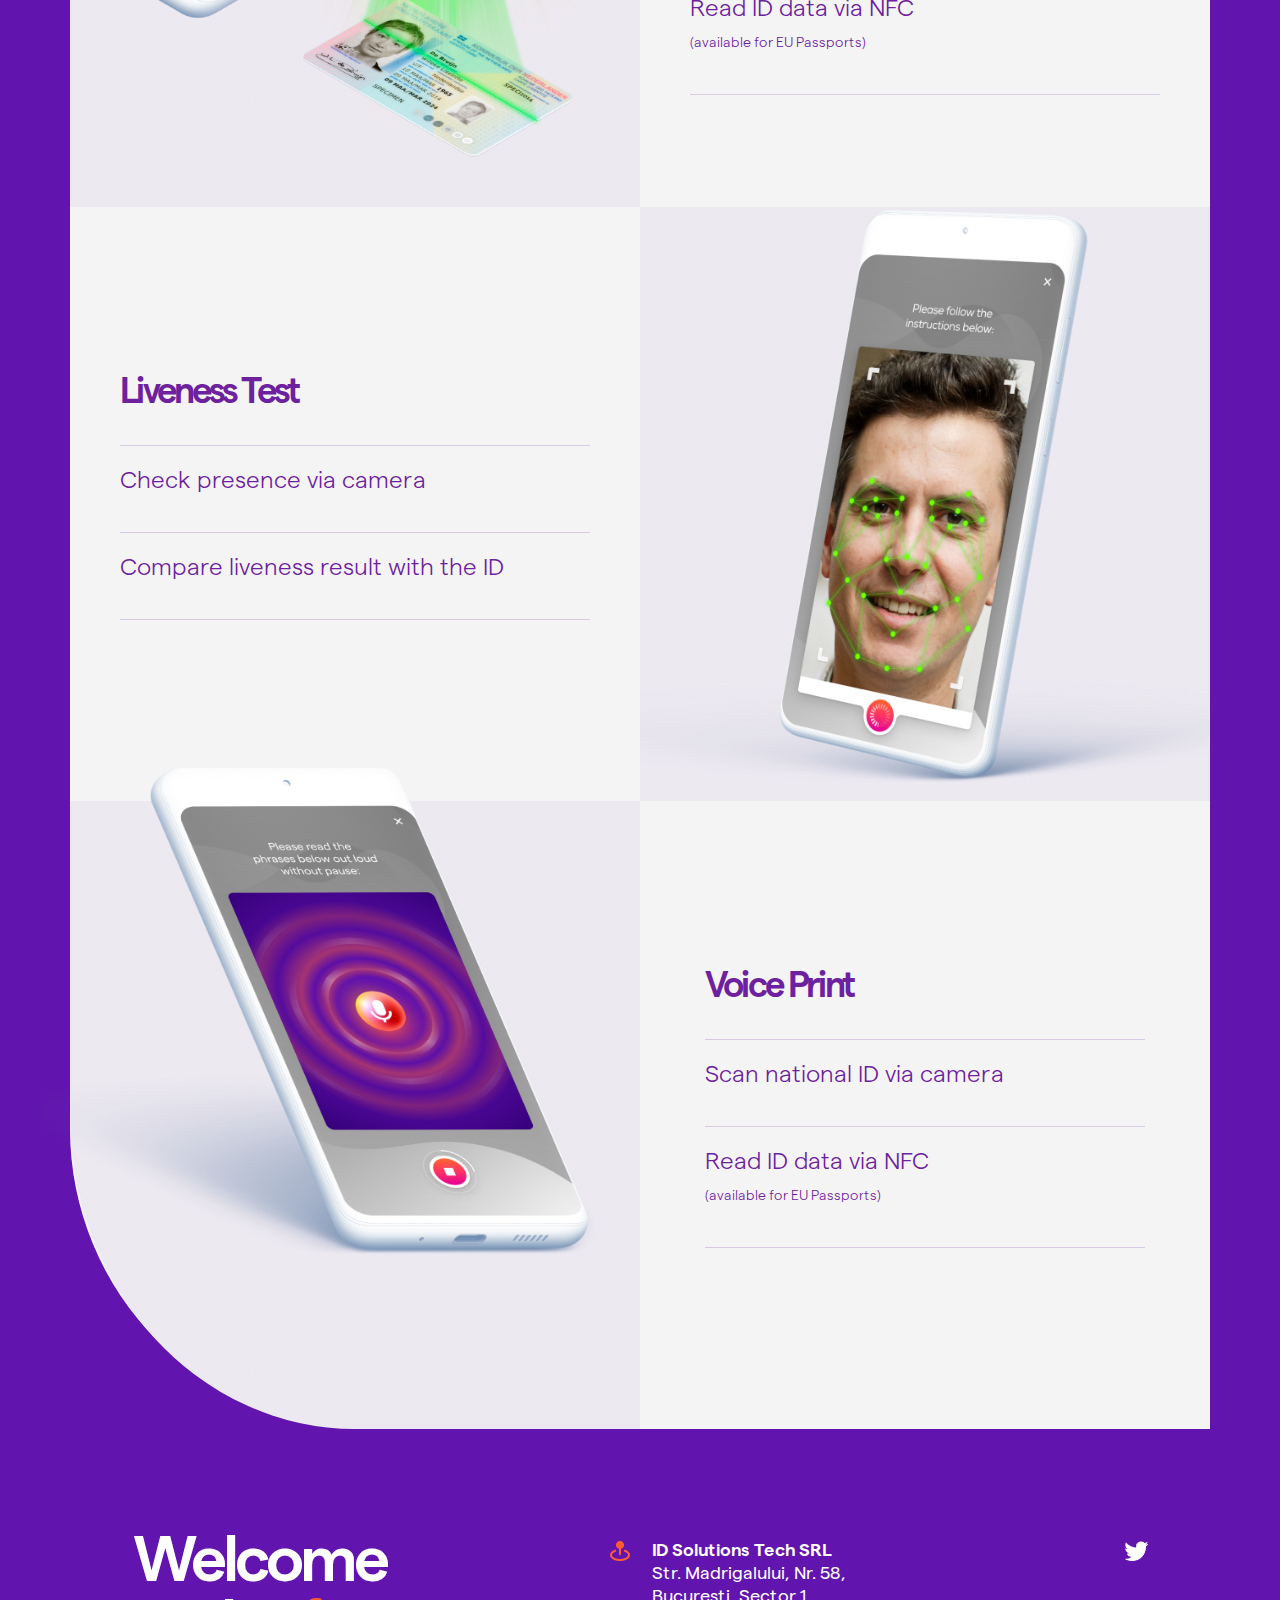
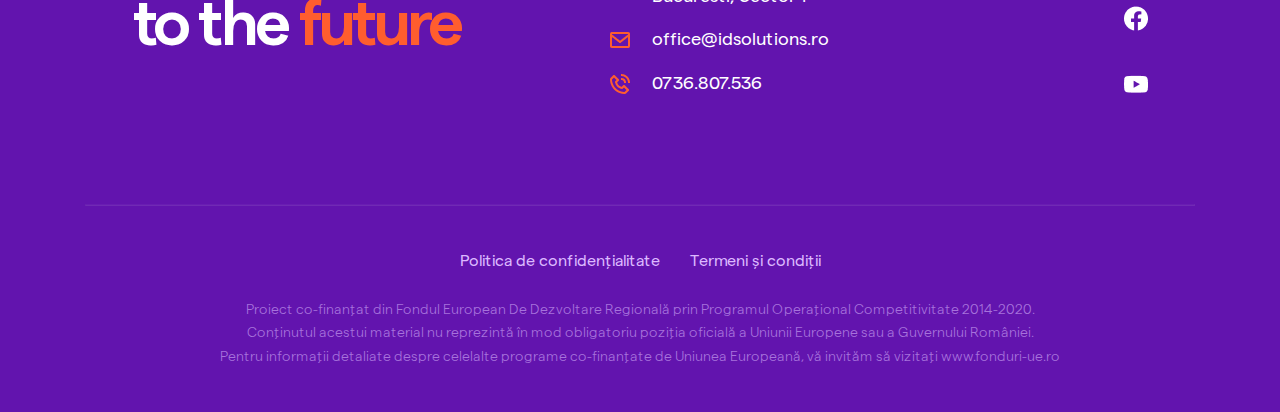
==== commit 74466188: "[IDAPP-147] [IDAPP-182] [IDAPP-192]" ====
--- a/index.html
+++ b/index.html
@@ -19,7 +19,7 @@
 		<div class="container"> 
 			<div class="row">
 				<div class="col-12 gov__icons text-center">
-					<img class="img-fluid" src="images/gov_icons.png" alt="">
+					<img class="img-fluid" src="images/logo-header-oks1.png" alt="">
 				</div>
 			</div>
 		</div>
@@ -48,8 +48,8 @@
 				<h1>Your all in one <br> <span class="orange">unique ID</span> solution</h1>
 				<h2>Take the first step into a <br> future with Biometrics.</h2>
 				<div class="header__download">
-					<a href="" class="dowload__btn"><img srcset="images/btn_appstore_2x.png 2x, images/btn_appstore_3x.png 3x" src="images/btn_appstore.png" srcset="" alt="Download on the App Store"></a>
-					<a href="" class="dowload__btn"><img srcset="images/btn_googleplay_2x.png 2x, images/btn_googleplay_3x.png 3x" src="images/btn_googleplay.png" alt="Download form Google Play"></a>
+					<a href="https://apps.apple.com/us/app/myidentity-production/id1532284859" class="dowload__btn"><img srcset="images/btn_appstore_2x.png 2x, images/btn_appstore_3x.png 3x" src="images/btn_appstore.png" srcset="" alt="Download on the App Store"></a>
+					<a href="https://play.google.com/store/apps/details?id=bio.myidentity.android" class="dowload__btn"><img srcset="images/btn_googleplay_2x.png 2x, images/btn_googleplay_3x.png 3x" src="images/btn_googleplay.png" alt="Download form Google Play"></a>
 				</div>
 			</div>
 			<div class="blob_bottom"><img src="images/blob_bottom_2.png" alt=""></div>
--- a/css/style.css
+++ b/css/style.css
@@ -1,24 +1,12 @@
 .gov { background-color: #fff; height: 148px; }
+/* NAV */
 .navigation { padding: 58px 0 71px 59px }
 .nav-logo { height: 31px; line-height: 31px; padding: 0 41px 0  0; }
-/*.nav__item.has--logo { margin-right: 66px }
-.nav__item a { font-weight: 600; font-style: normal; font-size: 18px; line-height: 19.8px; color: #fff; }*/
 .menu {z-index: 4;}
 .menu a { font-size: 18px; line-height: 31px; letter-spacing: -0.05em; font-weight: 600; padding: 0 15px; color: #ffffff; text-decoration: none; -webkit-transition-duration: 0.3s; -o-transition-duration: 0.3s; transition-duration: 0.3s; }
 .menu a:hover { color: #FF5D2E; content:"\002E";}
 .menu a.active { color: #FF5D2E;}
 .menu a.active::before { content:"\00b0"; padding:0 7px 0 0; vertical-align: middle;}
-/* NAV */
-/*nav.navigation { position: relative; height: 50px; z-index: 4; clear: both; }
-.nav-logo { float: left; height: 31px; line-height: 31px; padding: 0 41px 0  0; }
-ul.nav-menu,
-ul.nav-menu li,
-ul.nav-menu li a { float: left; }
-ul.nav-menu { padding-left: 10px; }
-ul.nav-menu li a { font-size: 18px; line-height: 31px; letter-spacing: -0.05em; font-weight: 600; padding: 0 15px; color: #ffffff; text-decoration: none; -webkit-transition-duration: 0.3s; -o-transition-duration: 0.3s; transition-duration: 0.3s; }
-ul.nav-menu li a:hover,
-ul.nav-menu li:hover { color: #FF5D2E; }
-ul.nav-menu li.active { color: #FF5D2E; }*/
 .nav-toggle { display: none; position: absolute; top: 0; right: 0; width: 50px; height: 50px; cursor: pointer; }
 span.icon-bar { position: absolute; right: 12px; display: block; width: 26px; height: 2px; background-color: #ffffff; -webkit-transition-duration: 0.3s; -o-transition-duration: 0.3s; transition-duration: 0.3s; }
 .icon-bar:nth-child(1) { top: 17px; }
--- a/css/xs.css
+++ b/css/xs.css
@@ -63,8 +63,8 @@
 	.header .menu,.header .nav-menu { z-index: 4; }
 	.menu { margin-right: 120px; }
 	.header .header__content { z-index: 2; }
-	.navigation {padding: 10px 0 20px}
-	.nav-logo { padding:0 10px; }
+	.navigation {padding: 10px 0 20px 0}
+	.nav-logo { padding:0 10px; height: 48px; }
 	.aboutus__right {min-height:100px; display: table;}
 	.aboutus__text { width:218px; margin:0 0 50px 70px; min-height:348.53px;}
 	.aboutus__text h3 { margin-top:75px; }
--- a/css/md.css
+++ b/css/md.css
@@ -13,11 +13,10 @@
 @media screen and (max-width:767px) {
 	.menu {display: none; height: 0; padding: 0; overflow: hidden; }
 	.menu.active { display:block; min-height:150px;}
-	/*ul.nav-menu li { width: 100%; }*/
-	/*ul.nav-menu li a { width: 100%; padding: 0; text-align: center; }
-	ul.nav-menu li a:hover { background-color: #1c1c1c; }*/
 	.nav-toggle { display: block; }
+	.nav-logo { padding:0 10px; height: 48px; }
 }
+
 @media screen and (min-width:768px){
 	.nav-overlay.active { visibility: hidden; opacity: 0; }
 }